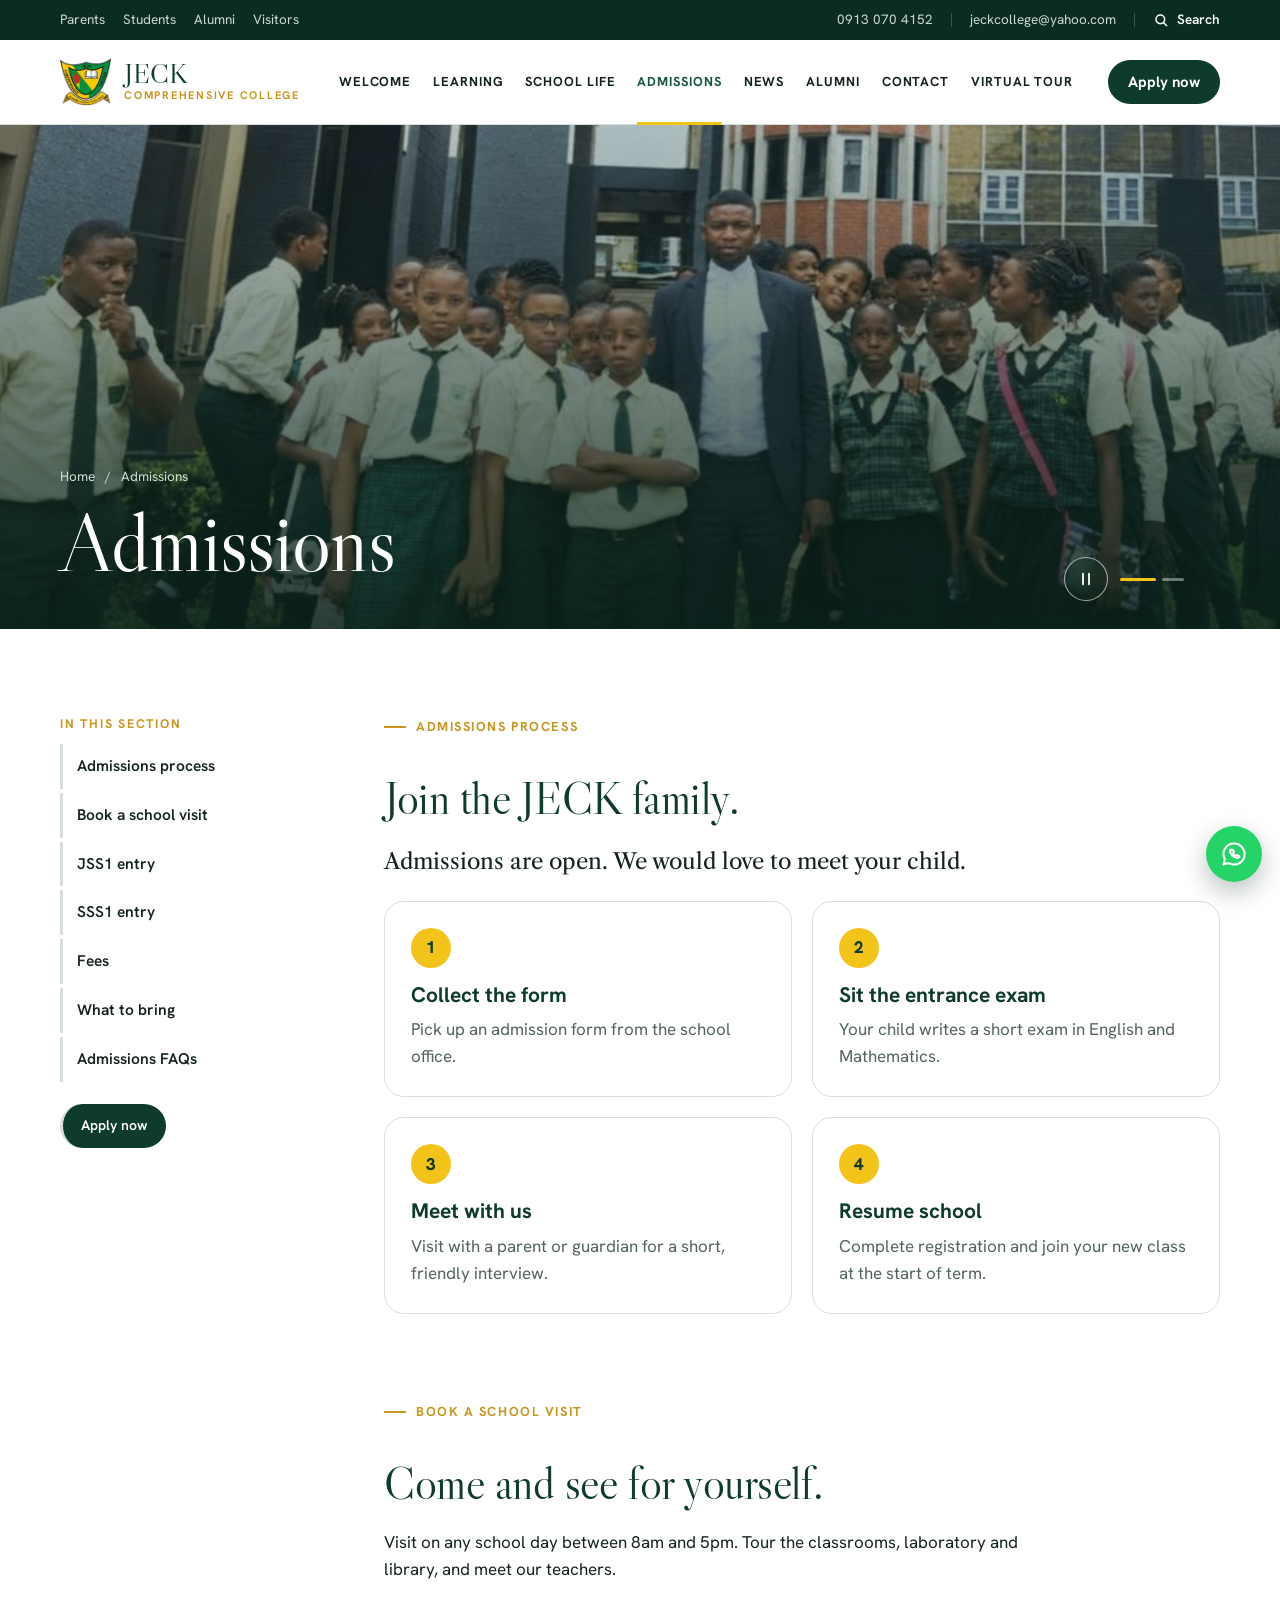
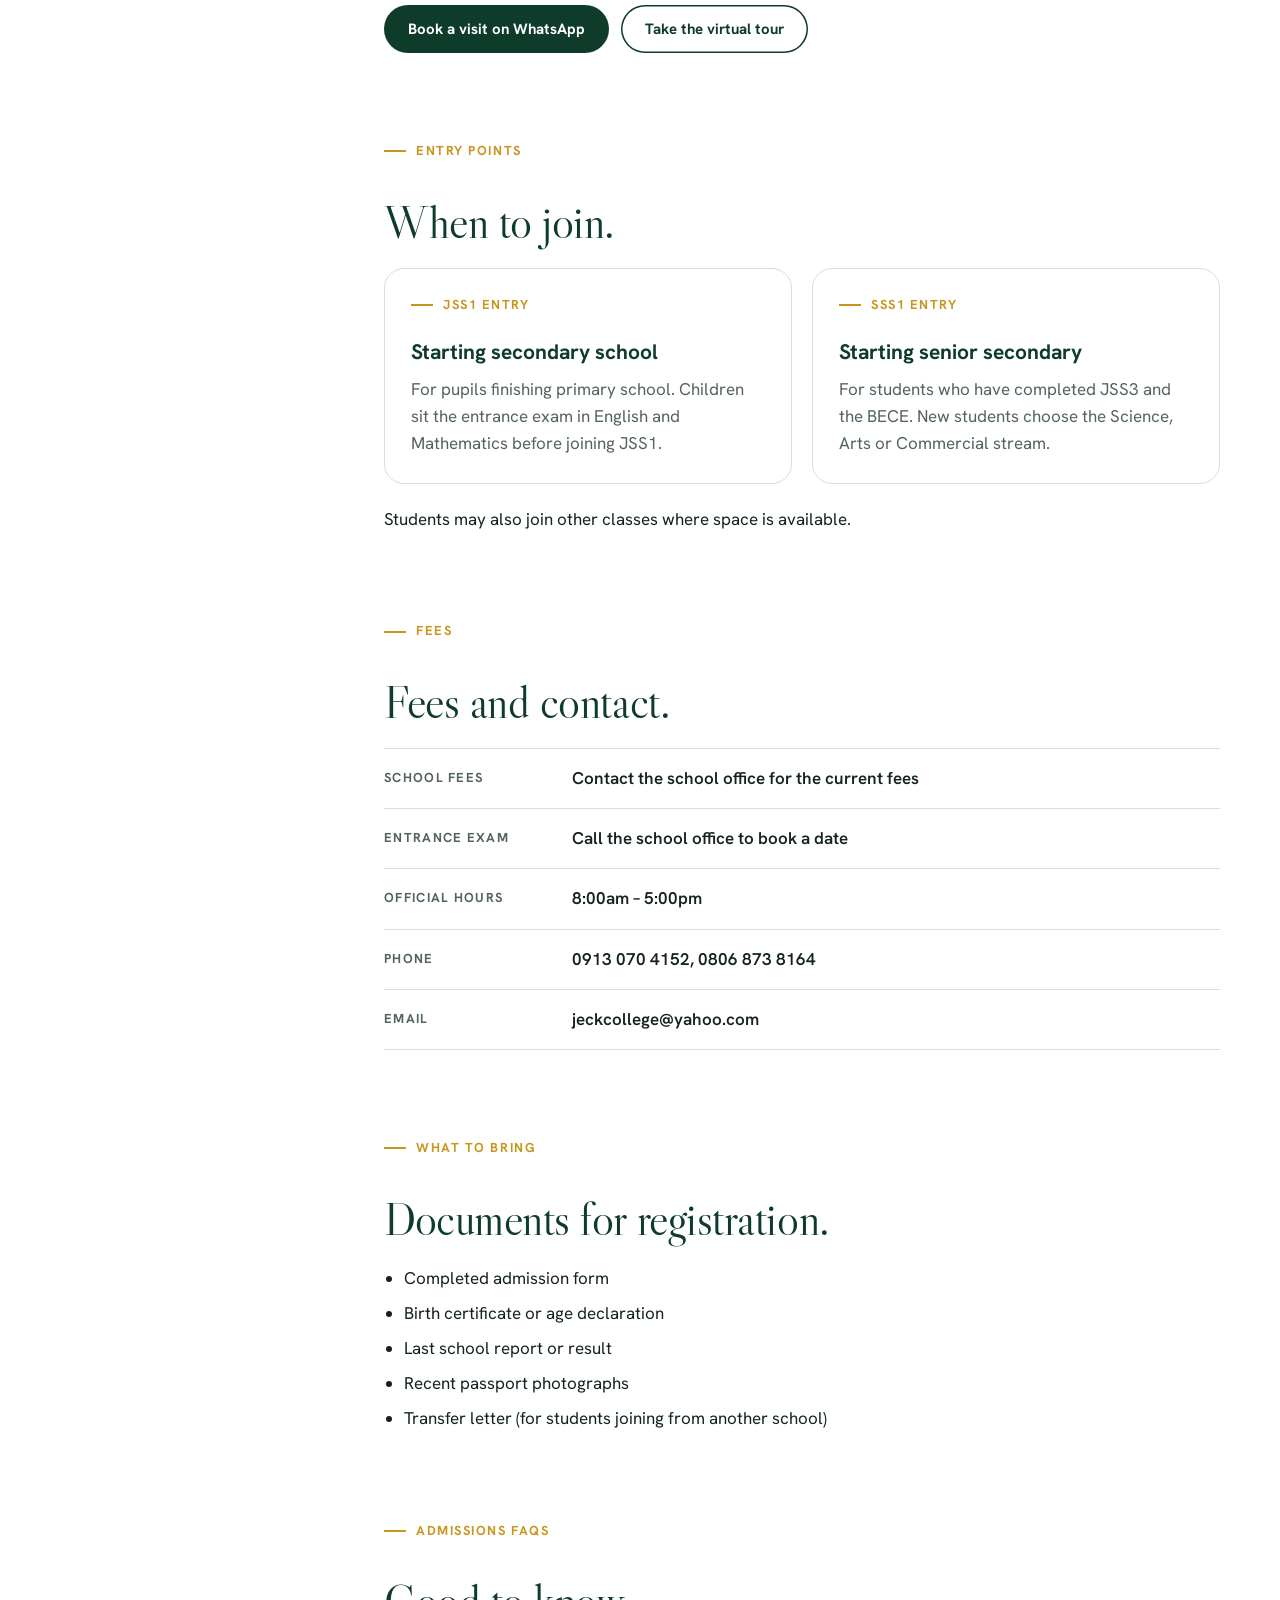
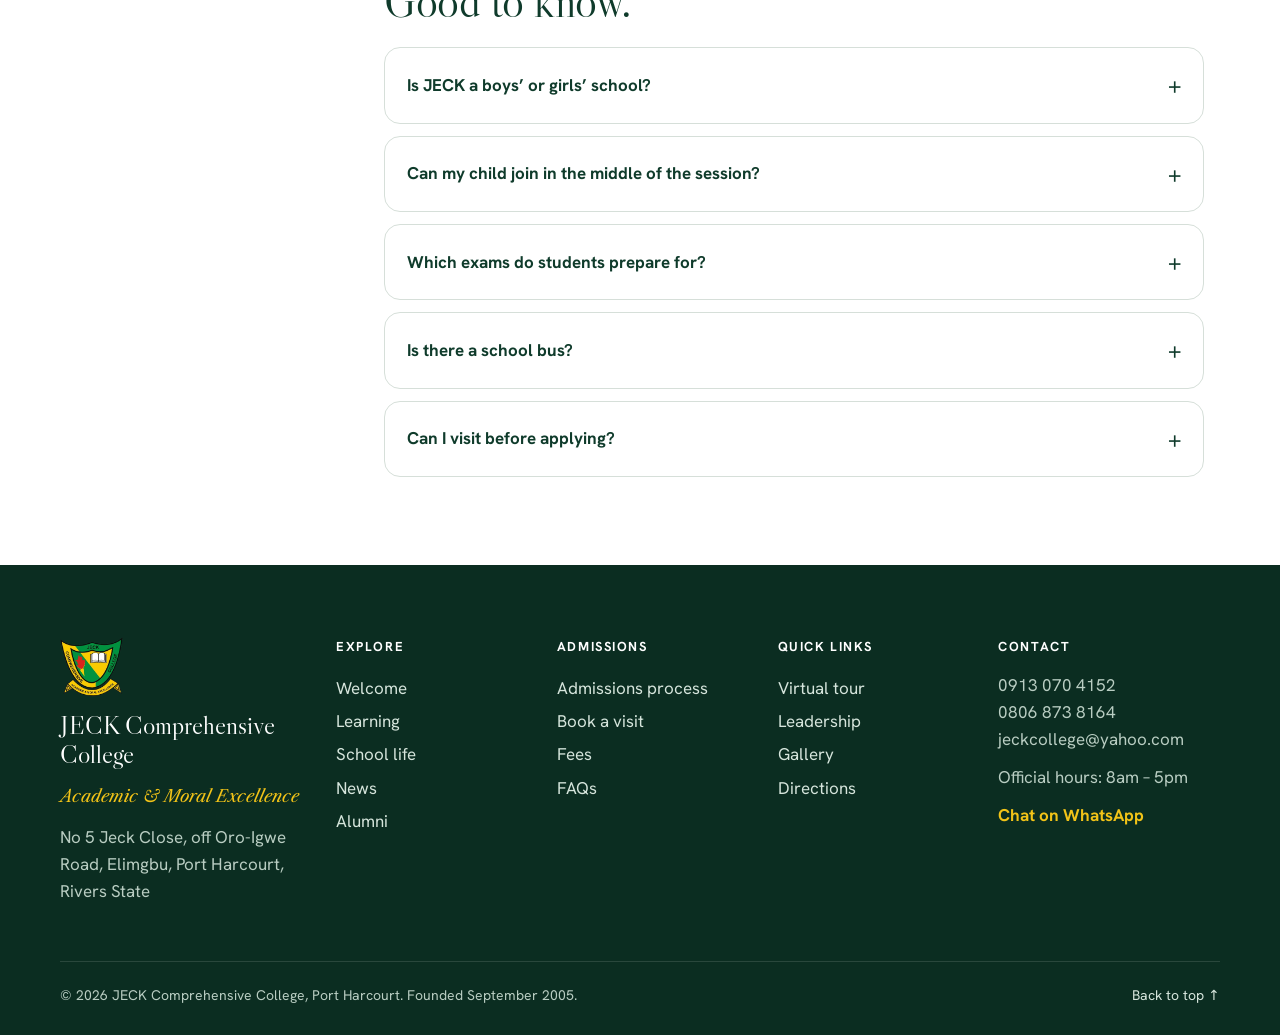
==== admissions.html @ a61953cd "Add JECK Comprehensive College website Co-Authored-By: Claude Opus 5.5 <noreply@anthropic.com> Claud" ====
<!doctype html>
<html lang="en"><head><meta charset="utf-8"><meta name="viewport" content="width=device-width,initial-scale=1,viewport-fit=cover">
<style>:root{padding-top:env(safe-area-inset-top,0px);padding-bottom:env(safe-area-inset-bottom,0px)}body{margin:0}[hidden]{display:none!important}</style>
</head><body>
<title>JECK Admissions</title>
<meta name="claude:viewport-fit-sides" content="cover">
<link rel="preconnect" href="https://fonts.googleapis.com"><link rel="preconnect" href="https://fonts.gstatic.com" crossorigin><link rel="stylesheet" href="https://fonts.googleapis.com/css2?family=Libre+Caslon+Display&family=Libre+Caslon+Text:ital@0;1&family=Hanken+Grotesk:wght@400;500;600;700;800&display=swap">
<link rel="stylesheet" href="site.css">
<a class="skip" href="#main">Skip to content</a>
<div class="util"><div class="wrap">
  <nav aria-label="Audiences"><a href="admissions.html">Parents</a><a href="school-life.html">Students</a><a href="alumni.html">Alumni</a><a href="contact.html#visitors">Visitors</a></nav>
  <div class="ut-r"><a class="hide-m" href="https://wa.me/2349130704152" target="_blank" rel="noopener">0913 070 4152</a><span class="sep hide-m"></span><span class="hide-m">jeckcollege@yahoo.com</span><span class="sep"></span><button type="button" data-search><svg viewBox="0 0 24 24"><circle cx="11" cy="11" r="6.5"/><path d="m16 16 4.5 4.5"/></svg>Search</button></div>
</div></div>
<header class="mast"><div class="wrap">
  <a class="brand" href="index.html"><img src="assets/crest.png" alt="JECK crest" width="52" height="49"><span><b>JECK</b><small>Comprehensive College</small></span></a>
  <nav class="mnav" aria-label="Main"><div><a href="welcome.html">Welcome</a>
      <div class="mega"><div class="wrap"><div><h3>Welcome to JECK</h3><p>A co-educational secondary school in Port Harcourt, committed to academic and moral excellence since 2005.</p><a class="more" href="welcome.html" style="margin-top:14px">Explore welcome</a></div><ul><li><a href="welcome.html#message">Welcome from the Proprietress</a></li><li><a href="welcome.html#leadership">Our leadership</a></li><li><a href="welcome.html#mission">Mission and vision</a></li><li><a href="welcome.html#values">Our values</a></li><li><a href="welcome.html#history">Our history</a></li><li><a href="welcome.html#crest">Our crest</a></li></ul><figure><img src="assets/campus.jpg" alt="" loading="lazy"></figure></div></div></div><div><a href="learning.html">Learning</a>
      <div class="mega"><div class="wrap"><div><h3>Learning</h3><p>Strong foundations from JSS1 and focused preparation for WAEC and NECO in SSS3.</p><a class="more" href="learning.html" style="margin-top:14px">Explore learning</a></div><ul><li><a href="learning.html#academic">Academic life</a></li><li><a href="learning.html#junior">Junior Secondary</a></li><li><a href="learning.html#senior">Senior Secondary</a></li><li><a href="learning.html#laboratory">Science laboratory</a></li><li><a href="learning.html#library">Library and reading</a></li><li><a href="learning.html#exams">Examinations</a></li></ul><figure><img src="assets/lab.jpg" alt="" loading="lazy"></figure></div></div></div><div><a href="school-life.html">School Life</a>
      <div class="mega"><div class="wrap"><div><h3>School life</h3><p>Houses, sport, culture, faith and friendship, all through the school year.</p><a class="more" href="school-life.html" style="margin-top:14px">Explore school life</a></div><ul><li><a href="school-life.html#houses">Houses and sport</a></li><li><a href="school-life.html#culture">Arts and culture</a></li><li><a href="school-life.html#character">Faith and character</a></li><li><a href="school-life.html#excursions">Excursions</a></li><li><a href="school-life.html#graduation">Graduation</a></li><li><a href="school-life.html#bus">School bus</a></li><li><a href="school-life.html#gallery">Gallery</a></li></ul><figure><img src="assets/cultural.jpg" alt="" loading="lazy"></figure></div></div></div><div><a href="admissions.html" aria-current="page">Admissions</a>
      <div class="mega"><div class="wrap"><div><h3>Admissions</h3><p>Admissions are open. Find out how your child can join the JECK family.</p><a class="more" href="admissions.html" style="margin-top:14px">Explore admissions</a></div><ul><li><a href="admissions.html#process">Admissions process</a></li><li><a href="admissions.html#visit">Book a school visit</a></li><li><a href="admissions.html#jss1">JSS1 entry</a></li><li><a href="admissions.html#sss1">SSS1 entry</a></li><li><a href="admissions.html#fees">Fees</a></li><li><a href="admissions.html#documents">What to bring</a></li><li><a href="admissions.html#faq">Admissions FAQs</a></li></ul><figure><img src="assets/excursion.jpg" alt="" loading="lazy"></figure></div></div></div><div><a href="news.html">News</a>
      <div class="mega"><div class="wrap"><div><h3>News and stories</h3><p>Moments, achievements and stories from around the school.</p><a class="more" href="news.html" style="margin-top:14px">Explore news</a></div><ul><li><a href="news.html#latest">Latest news</a></li><li><a href="news.html#stories">Stories</a></li><li><a href="news.html#yearbook">Ascenders’ 2026 yearbook</a></li></ul><figure><img src="assets/graduation.jpg" alt="" loading="lazy"></figure></div></div></div><div><a href="alumni.html">Alumni</a>
      <div class="mega"><div class="wrap"><div><h3>Alumni</h3><p>Made in JCC: graduates doing well across Nigeria and around the world.</p><a class="more" href="alumni.html" style="margin-top:14px">Explore alumni</a></div><ul><li><a href="alumni.html#made-in-jcc">Made in JCC</a></li><li><a href="alumni.html#stephanie">Stephanie’s story</a></li><li><a href="alumni.html#share">Share your story</a></li></ul><figure><img src="assets/stephanie.jpg" alt="" loading="lazy"></figure></div></div></div><div><a href="contact.html">Contact</a>
      <div class="mega"><div class="wrap"><div><h3>Contact us</h3><p>Open 8am to 5pm. Call, WhatsApp or visit us in Elimgbu.</p><a class="more" href="contact.html" style="margin-top:14px">Explore contact</a></div><ul><li><a href="contact.html#details">Contact details</a></li><li><a href="contact.html#enquiry">Send an enquiry</a></li><li><a href="contact.html#visitors">Visitor information</a></li><li><a href="contact.html#directions">Directions</a></li></ul><figure><img src="assets/campus.jpg" alt="" loading="lazy"></figure></div></div></div><div><a href="tour.html">Virtual tour</a></div></nav>
  <a class="btn green apply" href="admissions.html">Apply now</a>
  <button class="menu-btn" id="menuOpen" aria-label="Open menu"><svg viewBox="0 0 24 24"><path d="M4 7h16M4 12h16M4 17h16"/></svg></button>
</div></header>
<div class="mdrawer" id="drawer" hidden role="dialog" aria-label="Menu">
  <div class="dhead"><img src="assets/crest.png" alt=""><button class="x" id="menuClose" aria-label="Close menu"><svg viewBox="0 0 24 24"><path d="M6 6l12 12M18 6 6 18"/></svg></button></div>
  <a class="solo" href="index.html">Home</a><details><summary>Welcome</summary><div><a href="welcome.html">Welcome to JECK</a><a href="welcome.html#message">Welcome from the Proprietress</a><a href="welcome.html#leadership">Our leadership</a><a href="welcome.html#mission">Mission and vision</a><a href="welcome.html#values">Our values</a><a href="welcome.html#history">Our history</a><a href="welcome.html#crest">Our crest</a></div></details><details><summary>Learning</summary><div><a href="learning.html">Learning</a><a href="learning.html#academic">Academic life</a><a href="learning.html#junior">Junior Secondary</a><a href="learning.html#senior">Senior Secondary</a><a href="learning.html#laboratory">Science laboratory</a><a href="learning.html#library">Library and reading</a><a href="learning.html#exams">Examinations</a></div></details><details><summary>School Life</summary><div><a href="school-life.html">School life</a><a href="school-life.html#houses">Houses and sport</a><a href="school-life.html#culture">Arts and culture</a><a href="school-life.html#character">Faith and character</a><a href="school-life.html#excursions">Excursions</a><a href="school-life.html#graduation">Graduation</a><a href="school-life.html#bus">School bus</a><a href="school-life.html#gallery">Gallery</a></div></details><details><summary>Admissions</summary><div><a href="admissions.html">Admissions</a><a href="admissions.html#process">Admissions process</a><a href="admissions.html#visit">Book a school visit</a><a href="admissions.html#jss1">JSS1 entry</a><a href="admissions.html#sss1">SSS1 entry</a><a href="admissions.html#fees">Fees</a><a href="admissions.html#documents">What to bring</a><a href="admissions.html#faq">Admissions FAQs</a></div></details><details><summary>News</summary><div><a href="news.html">News and stories</a><a href="news.html#latest">Latest news</a><a href="news.html#stories">Stories</a><a href="news.html#yearbook">Ascenders’ 2026 yearbook</a></div></details><details><summary>Alumni</summary><div><a href="alumni.html">Alumni</a><a href="alumni.html#made-in-jcc">Made in JCC</a><a href="alumni.html#stephanie">Stephanie’s story</a><a href="alumni.html#share">Share your story</a></div></details><details><summary>Contact</summary><div><a href="contact.html">Contact us</a><a href="contact.html#details">Contact details</a><a href="contact.html#enquiry">Send an enquiry</a><a href="contact.html#visitors">Visitor information</a><a href="contact.html#directions">Directions</a></div></details><a class="solo" href="tour.html">Virtual tour</a>
  <div class="row"><a class="btn gold" href="admissions.html">Apply now</a><a class="btn line-w" href="https://wa.me/2349130704152" target="_blank" rel="noopener">WhatsApp us</a></div>
</div>
<div class="search" id="search" hidden role="dialog" aria-label="Search the website">
  <div class="box"><div class="bar"><input id="searchInput" type="search" placeholder="Search JECK" aria-label="Search JECK"><button class="x" id="searchClose" aria-label="Close search"><svg viewBox="0 0 24 24"><path d="M6 6l12 12M18 6 6 18"/></svg></button></div><ul id="searchResults"></ul></div>
</div>
<main id="main"><section class="pbanner"><div class="film " role="img" aria-label="Film of JECK school life" data-dur="8" data-depth="0.024" data-scenes='[{"img": "assets/excursion.jpg", "depth": "assets/depth/excursion.png", "fx": 0.5, "fy": 0.4}, {"img": "assets/campus.jpg", "depth": "assets/depth/campus.png", "fx": 0.5, "fy": 0.6}]'></div><div class="wrap"><div class="crumbs"><a href="index.html">Home</a><span>/</span><span>Admissions</span></div><h1 class="rise">Admissions</h1></div></section>
<div class="wrap layout">
  <aside class="side" aria-label="In this section"><h2>In this section</h2><a href="#process">Admissions process</a><a href="#visit">Book a school visit</a><a href="#jss1">JSS1 entry</a><a href="#sss1">SSS1 entry</a><a href="#fees">Fees</a><a href="#documents">What to bring</a><a href="#faq">Admissions FAQs</a><a class="btn green" href="admissions.html">Apply now</a></aside>
  <div class="content">
<section id="process">
  <span class="eyebrow">Admissions process</span><h2>Join the JECK family.</h2>
  <p class="lead">Admissions are open. We would love to meet your child.</p>
  <ol class="steps">
    <li><h3>Collect the form</h3><p>Pick up an admission form from the school office.</p></li>
    <li><h3>Sit the entrance exam</h3><p>Your child writes a short exam in English and Mathematics.</p></li>
    <li><h3>Meet with us</h3><p>Visit with a parent or guardian for a short, friendly interview.</p></li>
    <li><h3>Resume school</h3><p>Complete registration and join your new class at the start of term.</p></li>
  </ol>
</section>

<section id="visit">
  <span class="eyebrow">Book a school visit</span><h2>Come and see for yourself.</h2>
  <p>Visit on any school day between 8am and 5pm. Tour the classrooms, laboratory and library, and meet our teachers.</p>
  <div class="row"><a class="btn green" href="https://wa.me/2349130704152?text=Hello%20JECK%20Comprehensive%20College%2C%20I%20would%20like%20to%20book%20a%20school%20visit." target="_blank" rel="noopener" data-wa="a school visit">Book a visit on WhatsApp</a><a class="btn line" href="tour.html">Take the virtual tour</a></div>
</section>

<section id="entry">
  <span class="eyebrow">Entry points</span><h2>When to join.</h2>
  <div class="cards">
    <div class="card" id="jss1" style="scroll-margin-top:120px"><span class="eyebrow">JSS1 entry</span><h3>Starting secondary school</h3><p>For pupils finishing primary school. Children sit the entrance exam in English and Mathematics before joining JSS1.</p></div>
    <div class="card" id="sss1" style="scroll-margin-top:120px"><span class="eyebrow">SSS1 entry</span><h3>Starting senior secondary</h3><p>For students who have completed JSS3 and the BECE. New students choose the Science, Arts or Commercial stream.</p></div>
  </div>
  <p>Students may also join other classes where space is available.</p>
</section>

<section id="fees">
  <span class="eyebrow">Fees</span><h2>Fees and contact.</h2>
  <dl class="facts-list">
    <div><dt>School fees</dt><dd>Contact the school office for the current fees</dd></div>
    <div><dt>Entrance exam</dt><dd>Call the school office to book a date</dd></div>
    <div><dt>Official hours</dt><dd>8:00am – 5:00pm</dd></div>
    <div><dt>Phone</dt><dd>0913 070 4152, 0806 873 8164</dd></div>
    <div><dt>Email</dt><dd>jeckcollege@yahoo.com</dd></div>
  </dl>
</section>

<section id="documents">
  <span class="eyebrow">What to bring</span><h2>Documents for registration.</h2>
  <ul style="margin:0;padding-left:20px;display:grid;gap:8px">
    <li>Completed admission form</li><li>Birth certificate or age declaration</li><li>Last school report or result</li><li>Recent passport photographs</li><li>Transfer letter (for students joining from another school)</li>
  </ul>
</section>

<section id="faq">
  <span class="eyebrow">Admissions FAQs</span><h2>Good to know.</h2>
  <div class="faq">
    <details><summary>Is JECK a boys’ or girls’ school?</summary><p>Neither. JECK is co-educational, so boys and girls learn together from JSS1 to SSS3.</p></details>
    <details><summary>Can my child join in the middle of the session?</summary><p>Yes, where there is space in the class.</p></details>
    <details><summary>Which exams do students prepare for?</summary><p>Junior students sit the BECE (Junior WAEC) in JSS3. Senior students prepare for WAEC and NECO in SSS3.</p></details>
    <details><summary>Is there a school bus?</summary><p>Yes. Call or WhatsApp 0913 070 4152 for routes and to register.</p></details>
    <details><summary>Can I visit before applying?</summary><p>Of course. Come on any school day between 8am and 5pm, or <a href="https://wa.me/2349130704152?text=Hello%20JECK%20Comprehensive%20College%2C%20I%20would%20like%20to%20book%20a%20school%20visit." target="_blank" rel="noopener" data-wa="a school visit">book a visit on WhatsApp</a>.</p></details>
  </div>
</section>
</div>
</div></main>

<footer class="foot"><div class="wrap">
  <div class="grid">
    <div class="fb"><img src="assets/crest.png" alt=""><b>JECK Comprehensive College</b><p class="motto">Academic &amp; Moral Excellence</p><p>No 5 Jeck Close, off Oro-Igwe Road, Elimgbu, Port Harcourt, Rivers State</p></div>
    <div><h4>Explore</h4><a href="welcome.html">Welcome</a><a href="learning.html">Learning</a><a href="school-life.html">School life</a><a href="news.html">News</a><a href="alumni.html">Alumni</a></div>
    <div><h4>Admissions</h4><a href="admissions.html#process">Admissions process</a><a href="admissions.html#visit">Book a visit</a><a href="admissions.html#fees">Fees</a><a href="admissions.html#faq">FAQs</a></div>
    <div><h4>Quick links</h4><a href="tour.html">Virtual tour</a><a href="welcome.html#leadership">Leadership</a><a href="school-life.html#gallery">Gallery</a><a href="contact.html#directions">Directions</a></div>
    <div><h4>Contact</h4><p>0913 070 4152<br>0806 873 8164<br>jeckcollege@yahoo.com</p><p style="margin-top:10px">Official hours: 8am – 5pm</p><a href="https://wa.me/2349130704152" target="_blank" rel="noopener" style="color:var(--sun);font-weight:700;margin-top:8px">Chat on WhatsApp</a></div>
  </div>
  <div class="legal"><span>© 2026 JECK Comprehensive College, Port Harcourt. Founded September 2005.</span><button class="totop" type="button" id="toTop">Back to top ↑</button></div>
</div></footer>
<button class="wa-fab" type="button" id="waFab" aria-label="Chat with JECK on WhatsApp" aria-expanded="false" aria-controls="waPop"><svg viewBox="0 0 24 24"><path d="M12 3a9 9 0 0 0-7.8 13.5L3 21l4.6-1.2A9 9 0 1 0 12 3Z"/><path d="M8.5 8.5c0 3.5 3 7 7 7l1.2-1.5-2-1-1 .8c-1-.4-2.1-1.5-2.5-2.5l.8-1-1-2Z"/></svg></button>
<form class="wa-pop" id="waPop" hidden>
  <div class="wa-head"><img src="assets/crest.png" alt=""><div><b>JECK Comprehensive College</b></div><button type="button" class="wa-x" id="waClose" aria-label="Close"><svg viewBox="0 0 24 24"><path d="M6 6l12 12M18 6 6 18"/></svg></button></div>
  <label for="wa-name">Your name<input id="wa-name" name="name" required autocomplete="name"></label>
  <label for="wa-topic">I’m interested in<select id="wa-topic" name="topic"><option>admission</option><option>a school visit</option><option>school fees</option><option>the school bus</option><option>something else</option></select></label>
  <label for="wa-msg">Message (optional)<textarea id="wa-msg" name="message" rows="2"></textarea></label>
  <button class="btn wa-send" type="submit">Continue to WhatsApp</button>
  <a class="wa-alt" id="waAlt" href="https://wa.me/2349130704152" target="_blank" rel="noopener" hidden>Open WhatsApp</a>
</form>
<script>window.JECK_INDEX=[{"t": "Welcome to JECK", "u": "welcome.html", "d": "A co-educational secondary school in Port Harcourt, committed to academic and moral excellence since 2005.", "k": "Welcome"}, {"t": "Welcome from the Proprietress", "u": "welcome.html#message", "d": "Welcome to JECK", "k": "Welcome Welcome from the Proprietress"}, {"t": "Our leadership", "u": "welcome.html#leadership", "d": "Welcome to JECK", "k": "Welcome Our leadership"}, {"t": "Mission and vision", "u": "welcome.html#mission", "d": "Welcome to JECK", "k": "Welcome Mission and vision"}, {"t": "Our values", "u": "welcome.html#values", "d": "Welcome to JECK", "k": "Welcome Our values"}, {"t": "Our history", "u": "welcome.html#history", "d": "Welcome to JECK", "k": "Welcome Our history"}, {"t": "Our crest", "u": "welcome.html#crest", "d": "Welcome to JECK", "k": "Welcome Our crest"}, {"t": "Learning", "u": "learning.html", "d": "Strong foundations from JSS1 and focused preparation for WAEC and NECO in SSS3.", "k": "Learning"}, {"t": "Academic life", "u": "learning.html#academic", "d": "Learning", "k": "Learning Academic life"}, {"t": "Junior Secondary", "u": "learning.html#junior", "d": "Learning", "k": "Learning Junior Secondary"}, {"t": "Senior Secondary", "u": "learning.html#senior", "d": "Learning", "k": "Learning Senior Secondary"}, {"t": "Science laboratory", "u": "learning.html#laboratory", "d": "Learning", "k": "Learning Science laboratory"}, {"t": "Library and reading", "u": "learning.html#library", "d": "Learning", "k": "Learning Library and reading"}, {"t": "Examinations", "u": "learning.html#exams", "d": "Learning", "k": "Learning Examinations"}, {"t": "School life", "u": "school-life.html", "d": "Houses, sport, culture, faith and friendship, all through the school year.", "k": "School Life"}, {"t": "Houses and sport", "u": "school-life.html#houses", "d": "School life", "k": "School Life Houses and sport"}, {"t": "Arts and culture", "u": "school-life.html#culture", "d": "School life", "k": "School Life Arts and culture"}, {"t": "Faith and character", "u": "school-life.html#character", "d": "School life", "k": "School Life Faith and character"}, {"t": "Excursions", "u": "school-life.html#excursions", "d": "School life", "k": "School Life Excursions"}, {"t": "Graduation", "u": "school-life.html#graduation", "d": "School life", "k": "School Life Graduation"}, {"t": "School bus", "u": "school-life.html#bus", "d": "School life", "k": "School Life School bus"}, {"t": "Gallery", "u": "school-life.html#gallery", "d": "School life", "k": "School Life Gallery"}, {"t": "Admissions", "u": "admissions.html", "d": "Admissions are open. Find out how your child can join the JECK family.", "k": "Admissions"}, {"t": "Admissions process", "u": "admissions.html#process", "d": "Admissions", "k": "Admissions Admissions process"}, {"t": "Book a school visit", "u": "admissions.html#visit", "d": "Admissions", "k": "Admissions Book a school visit"}, {"t": "JSS1 entry", "u": "admissions.html#jss1", "d": "Admissions", "k": "Admissions JSS1 entry"}, {"t": "SSS1 entry", "u": "admissions.html#sss1", "d": "Admissions", "k": "Admissions SSS1 entry"}, {"t": "Fees", "u": "admissions.html#fees", "d": "Admissions", "k": "Admissions Fees"}, {"t": "What to bring", "u": "admissions.html#documents", "d": "Admissions", "k": "Admissions What to bring"}, {"t": "Admissions FAQs", "u": "admissions.html#faq", "d": "Admissions", "k": "Admissions Admissions FAQs"}, {"t": "News and stories", "u": "news.html", "d": "Moments, achievements and stories from around the school.", "k": "News"}, {"t": "Latest news", "u": "news.html#latest", "d": "News and stories", "k": "News Latest news"}, {"t": "Stories", "u": "news.html#stories", "d": "News and stories", "k": "News Stories"}, {"t": "Ascenders\u2019 2026 yearbook", "u": "news.html#yearbook", "d": "News and stories", "k": "News Ascenders\u2019 2026 yearbook"}, {"t": "Alumni", "u": "alumni.html", "d": "Made in JCC: graduates doing well across Nigeria and around the world.", "k": "Alumni"}, {"t": "Made in JCC", "u": "alumni.html#made-in-jcc", "d": "Alumni", "k": "Alumni Made in JCC"}, {"t": "Stephanie\u2019s story", "u": "alumni.html#stephanie", "d": "Alumni", "k": "Alumni Stephanie\u2019s story"}, {"t": "Share your story", "u": "alumni.html#share", "d": "Alumni", "k": "Alumni Share your story"}, {"t": "Contact us", "u": "contact.html", "d": "Open 8am to 5pm. Call, WhatsApp or visit us in Elimgbu.", "k": "Contact"}, {"t": "Contact details", "u": "contact.html#details", "d": "Contact us", "k": "Contact Contact details"}, {"t": "Send an enquiry", "u": "contact.html#enquiry", "d": "Contact us", "k": "Contact Send an enquiry"}, {"t": "Visitor information", "u": "contact.html#visitors", "d": "Contact us", "k": "Contact Visitor information"}, {"t": "Directions", "u": "contact.html#directions", "d": "Contact us", "k": "Contact Directions"}, {"t": "Virtual tour", "u": "tour.html", "d": "Drive the 3D campus tour", "k": "bus campus 3d tour"}, {"t": "Home", "u": "index.html", "d": "JECK Comprehensive College home page", "k": "home welcome"}];</script>
<script src="assets-data.js"></script>
<script src="film.js"></script>
<script src="site.js"></script>

</body></html>
---- site.css ----
/* JECK website: green-and-gold school identity taken from the crest. Editorial serif display, warm grotesk body. */
:root{
  --green:#0f3b2b; --green-2:#17543d; --leaf:#2f7a55; --gold:#c8951f; --sun:#f2c318; --red:#c8322b;
  --paper:#f3f6f1; --white:#ffffff; --ink:#14231c; --mute:#53645b; --line:#d6dfd9;
  --serif:"Libre Caslon Display","Libre Caslon Text",Georgia,"Times New Roman",serif;
  --serif-text:"Libre Caslon Text",Georgia,"Times New Roman",serif;
  --sans:"Hanken Grotesk","Segoe UI",system-ui,sans-serif;
  --spring:cubic-bezier(.34,1.56,.64,1); --glide:cubic-bezier(.22,1,.36,1);
  --gut:max(20px,env(safe-area-inset-left,0px));
  color-scheme:light;
}
*,*::before,*::after{box-sizing:border-box}
html{scroll-behavior:smooth}
@media (prefers-reduced-motion:reduce){html{scroll-behavior:auto}*,*::before,*::after{animation-duration:.01ms!important;transition-duration:.01ms!important}}
body{background:var(--white);color:var(--ink);font-family:var(--sans);font-size:17px;line-height:1.6;-webkit-font-smoothing:antialiased}
body::before{content:"";position:fixed;inset:0 0 auto;height:env(safe-area-inset-top,0px);z-index:60;background:var(--white)}
img{max-width:100%;display:block}
a{color:var(--green-2)}
:focus-visible{outline:3px solid var(--sun);outline-offset:3px;border-radius:4px}
h1,h2,h3,h4{text-wrap:balance;margin:0}
h1,h2{font-family:var(--serif);font-weight:400;color:var(--green);line-height:1.04;letter-spacing:-.01em}
h2{font-size:clamp(34px,4.6vw,54px)}
h3{font-size:21px;line-height:1.25;color:var(--green)}
p{margin:0}
.wrap{max-width:1200px;margin:0 auto;padding-left:max(20px,env(safe-area-inset-left,0px));padding-right:max(20px,env(safe-area-inset-right,0px))}
.narrow{max-width:760px}
.sec{padding-block:clamp(64px,9vw,112px)}
.sec.tint{background:var(--paper)}
.sec.dark{background:var(--green);color:#dfe9e3}
.sec.dark h2,.sec.dark h3{color:var(--white)}
.eyebrow{display:inline-flex;align-items:center;gap:10px;font-size:13px;font-weight:700;letter-spacing:.12em;text-transform:uppercase;color:var(--gold);margin-bottom:14px}
.eyebrow::before{content:"";width:22px;height:2px;background:currentColor}
.sec-head{display:grid;gap:16px;margin-bottom:44px;max-width:720px}
.sec-head p{color:var(--mute);font-size:18px}
.sec.dark .sec-head p{color:#b9cdc2}
.lead{font-family:var(--serif-text);font-size:clamp(19px,2vw,22px);line-height:1.6;color:var(--ink)}
.prose{display:grid;gap:18px;max-width:66ch}
.prose p{color:var(--ink)}
.fill{background:#fff6d6;border:1.5px dashed var(--gold);color:#7a5a10;border-radius:6px;padding:0 6px;font-weight:600;font-size:.92em;white-space:normal}
.sec.dark .fill{background:rgba(242,195,24,.14);color:var(--sun);border-color:var(--sun)}

/* buttons */
.btn{display:inline-flex;align-items:center;justify-content:center;gap:10px;min-height:48px;padding:0 24px;border-radius:999px;font-weight:700;font-size:15px;text-decoration:none;border:0;cursor:pointer;font-family:inherit;transition:transform .35s var(--spring),background .2s,color .2s,box-shadow .2s;white-space:nowrap}
.btn:hover{transform:translateY(-2px)}
.btn:active{transform:scale(.96)}
.btn.gold{background:var(--sun);color:var(--green)}
.btn.gold:hover{background:#ffd43b}
.btn.green{background:var(--green);color:var(--white)}
.btn.green:hover{background:var(--green-2)}
.btn.line{box-shadow:inset 0 0 0 1.5px var(--green);color:var(--green);background:transparent}
.btn.line-w{box-shadow:inset 0 0 0 1.5px rgba(255,255,255,.75);color:var(--white);background:transparent}
.btn svg{width:18px;height:18px;fill:none;stroke:currentColor;stroke-width:2.2;stroke-linecap:round;stroke-linejoin:round}
.row{display:flex;flex-wrap:wrap;gap:12px}
.more{display:inline-flex;align-items:center;gap:8px;font-weight:700;color:var(--green-2);text-decoration:none}
.more::after{content:"→";transition:transform .3s var(--spring)}
a:hover .more::after,.more:hover::after{transform:translateX(4px)}

/* top bar + nav */
.topbar{background:var(--green);color:#cfe0d6;font-size:13.5px}
.topbar .wrap{display:flex;justify-content:space-between;gap:16px;min-height:36px;align-items:center}
.topbar span{white-space:nowrap;overflow:hidden;text-overflow:ellipsis}
.topbar b{color:var(--sun);font-weight:700}
.nav{position:sticky;top:env(safe-area-inset-top,0px);z-index:50;background:rgba(255,255,255,.96);backdrop-filter:blur(10px);-webkit-backdrop-filter:blur(10px);border-bottom:1px solid var(--line)}
.nav .wrap{display:flex;align-items:center;gap:22px;min-height:78px}
.brand{display:flex;align-items:center;gap:12px;text-decoration:none;color:var(--green);margin-right:auto;min-width:0}
.brand img{width:48px;height:auto;flex:none}
.brand b{display:block;font-family:var(--serif);font-weight:400;font-size:24px;line-height:1}
.brand small{display:block;font-size:13px;color:var(--mute);white-space:nowrap}
.links{display:flex;gap:4px;align-items:center}
.links a{color:var(--ink);text-decoration:none;font-weight:600;font-size:15px;padding:8px 12px;border-radius:999px;transition:background .2s,color .2s}
.links a:hover{background:var(--paper)}
.links a[aria-current="page"]{background:var(--green);color:var(--white)}
.nav .tourlink{display:inline-flex;align-items:center;gap:8px;background:var(--paper);color:var(--green);font-weight:700;font-size:14px;text-decoration:none;padding:0 16px;min-height:42px;border-radius:999px}
.nav .tourlink svg{width:20px;height:20px}
.nav .apply{min-height:44px;padding:0 20px}
.menu-btn{display:none;width:46px;height:46px;border-radius:50%;border:0;background:var(--paper);color:var(--green);cursor:pointer;place-items:center}
.menu-btn svg{width:22px;height:22px;stroke:currentColor;stroke-width:2.2;fill:none;stroke-linecap:round}
.drawer{position:fixed;inset:0;z-index:70;background:var(--green);color:var(--white);display:flex;flex-direction:column;gap:6px;
  padding-top:calc(24px + env(safe-area-inset-top,0px));padding-bottom:calc(24px + env(safe-area-inset-bottom,0px));padding-left:max(24px,env(safe-area-inset-left,0px));padding-right:max(24px,env(safe-area-inset-right,0px));overflow-y:auto}
.drawer .dhead{display:flex;justify-content:space-between;align-items:center;margin-bottom:22px}
.drawer .dhead img{width:52px}
.drawer a.dl{color:var(--white);text-decoration:none;font-family:var(--serif);font-size:38px;line-height:1.25;padding-block:4px}
.drawer a.dl[aria-current="page"]{color:var(--sun)}
.drawer .row{margin-top:24px}
.drawer .x{width:46px;height:46px;border-radius:50%;border:0;background:rgba(255,255,255,.12);color:var(--white);display:grid;place-items:center;cursor:pointer}
.drawer .x svg{width:20px;height:20px;stroke:currentColor;stroke-width:2.4;fill:none;stroke-linecap:round}
@media (max-width:1100px){.links{display:none}.menu-btn{display:grid}}
@media (max-width:640px){.nav .tourlink,.nav .apply{display:none}.topbar .hide-s{display:none}.brand b{font-size:21px}.brand img{width:42px}}

/* page header for inner pages */
.phead{background:var(--green);color:#d6e5dc;position:relative;overflow:hidden}
.phead .wrap{display:grid;grid-template-columns:1.1fr .9fr;gap:48px;align-items:end;padding-top:clamp(48px,7vw,88px)}
.phead h1{color:var(--white);font-size:clamp(46px,7vw,92px);line-height:.98}
.phead h1 em{font-style:italic;color:var(--sun)}
.phead .copy{display:grid;gap:22px;padding-bottom:clamp(48px,7vw,88px);min-width:0}
.phead .copy p{font-size:19px;max-width:52ch}
.phead .eyebrow{color:var(--sun)}
.phead figure{margin:0;align-self:stretch;position:relative;min-height:320px}
.phead figure img{position:absolute;inset:0;width:100%;height:100%;object-fit:cover;border-radius:24px 24px 0 0}
.phead .stripe{position:absolute;left:0;right:0;bottom:0;height:8px;background:linear-gradient(90deg,var(--sun) 0 60%,var(--red) 60% 66%,var(--leaf) 66%)}
@media (max-width:860px){.phead .wrap{grid-template-columns:1fr;gap:0}.phead .copy{padding-bottom:36px}.phead figure{min-height:240px}}

/* generic grids */
.split{display:grid;grid-template-columns:1fr 1fr;gap:clamp(32px,6vw,80px);align-items:center}
.split > *{min-width:0}
.split .ph{border-radius:24px;overflow:hidden;aspect-ratio:4/3;max-width:100%}
.split .ph img{width:100%;height:100%;object-fit:cover}
@media (max-width:860px){.split{grid-template-columns:1fr}}
.cards{display:grid;grid-template-columns:repeat(3,1fr);gap:20px}
.cards.two{grid-template-columns:repeat(2,1fr)}
.cards.four{grid-template-columns:repeat(4,1fr)}
@media (max-width:960px){.cards,.cards.four{grid-template-columns:repeat(2,1fr)}}
@media (max-width:600px){.cards,.cards.two,.cards.four{grid-template-columns:1fr}}
.card{background:var(--white);border:1px solid var(--line);border-radius:20px;padding:26px;display:grid;gap:10px;align-content:start}
.sec.tint .card{border-color:transparent}
.card p{color:var(--mute)}
.card .ic{width:48px;height:48px;border-radius:14px;display:grid;place-items:center;background:var(--paper);color:var(--green);margin-bottom:6px}
.sec.tint .card .ic{background:#e6efe9}
.card .ic svg{width:24px;height:24px;fill:none;stroke:currentColor;stroke-width:1.9;stroke-linecap:round;stroke-linejoin:round}
.photo-card{display:grid;text-decoration:none;color:inherit;border-radius:20px;overflow:hidden;background:var(--white);border:1px solid var(--line);transition:transform .4s var(--spring),box-shadow .3s}
.photo-card:hover{transform:translateY(-4px);box-shadow:0 18px 40px rgba(15,59,43,.14)}
.photo-card figure{margin:0;aspect-ratio:4/3;overflow:hidden}
.photo-card img{width:100%;height:100%;object-fit:cover;transition:transform 1.2s var(--glide)}
.photo-card:hover img{transform:scale(1.05)}
.photo-card div{padding:20px 22px 22px;display:grid;gap:8px}
.photo-card p{color:var(--mute);font-size:16px}

/* facts ribbon */
.facts{background:var(--sun);color:var(--green)}
.facts .wrap{display:grid;grid-template-columns:repeat(4,1fr);gap:0}
.facts div{padding:22px 20px;border-left:1.5px solid rgba(15,59,43,.18);display:grid;gap:2px}
.facts div:first-child{border-left:0;padding-left:0}
.facts b{font-family:var(--serif);font-weight:400;font-size:26px;line-height:1.1}
.facts span{font-size:14px;font-weight:600;opacity:.8}
@media (max-width:860px){.facts .wrap{grid-template-columns:1fr 1fr}.facts div:nth-child(3){border-left:0;padding-left:0}.facts div{padding-left:20px}}

/* quote */
.quote{display:grid;grid-template-columns:auto 1fr;gap:clamp(28px,5vw,64px);align-items:center}
.quote figure{margin:0;width:clamp(180px,24vw,300px);aspect-ratio:4/5;border-radius:200px 200px 24px 24px;overflow:hidden;border:6px solid var(--sun)}
.quote figure img{width:100%;height:100%;object-fit:cover}
.quote blockquote{margin:0;font-family:var(--serif);font-size:clamp(26px,3.2vw,40px);line-height:1.2;color:var(--green)}
.sec.dark .quote blockquote{color:var(--white)}
.quote .who{margin-top:22px;display:grid;gap:2px}
.quote .who b{font-size:17px}
.quote .who span{color:var(--mute);font-size:15px}
.sec.dark .quote .who span{color:#b9cdc2}
@media (max-width:760px){.quote{grid-template-columns:1fr}.quote figure{width:200px}}

/* CTA band */
.cta{background:var(--green);color:#d6e5dc;border-radius:28px;padding:clamp(32px,5vw,64px);display:grid;grid-template-columns:1fr auto;gap:28px;align-items:center;position:relative;overflow:hidden}
.cta h2{color:var(--white)}
.cta p{margin-top:12px;max-width:54ch}
.cta::after{content:"";position:absolute;right:-60px;top:-60px;width:240px;height:240px;border-radius:50%;border:28px solid rgba(242,195,24,.18)}
.cta > *{position:relative;z-index:1;min-width:0}
@media (max-width:760px){.cta{grid-template-columns:1fr}}

/* definition list */
.facts-list{display:grid;gap:0;margin:0}
.facts-list div{display:grid;grid-template-columns:170px 1fr;gap:18px;padding:16px 0;border-top:1px solid var(--line)}
.facts-list div:last-child{border-bottom:1px solid var(--line)}
.facts-list dt{font-size:13px;font-weight:700;letter-spacing:.1em;text-transform:uppercase;color:var(--mute);padding-top:3px}
.facts-list dd{margin:0;font-weight:600;min-width:0}
@media (max-width:560px){.facts-list div{grid-template-columns:1fr;gap:4px}}

/* steps (a real sequence) */
.steps{list-style:none;margin:0;padding:0;display:grid;grid-template-columns:repeat(4,1fr);gap:20px;counter-reset:s}
.steps li{counter-increment:s;display:grid;gap:8px;padding:26px;border-radius:20px;background:var(--white);border:1px solid var(--line);align-content:start}
.sec.tint .steps li{border-color:transparent}
.steps li::before{content:counter(s);width:40px;height:40px;border-radius:50%;background:var(--sun);color:var(--green);font-weight:800;display:grid;place-items:center;margin-bottom:6px}
.steps p{color:var(--mute)}
@media (max-width:960px){.steps{grid-template-columns:1fr 1fr}}
@media (max-width:560px){.steps{grid-template-columns:1fr}}

/* timeline */
.timeline{list-style:none;margin:0;padding:0;display:grid;gap:0;position:relative}
.timeline li{display:grid;grid-template-columns:150px 1fr;gap:22px;padding:18px 0;border-top:1px solid var(--line)}
.timeline time{font-family:var(--serif);font-size:26px;color:var(--gold);line-height:1.1}
.timeline p{color:var(--mute)}
@media (max-width:560px){.timeline li{grid-template-columns:1fr;gap:4px}}

/* gallery */
.gallery{display:grid;grid-template-columns:repeat(6,1fr);grid-auto-rows:160px;gap:12px}
.gallery figure{margin:0;border-radius:16px;overflow:hidden;position:relative}
.gallery img{width:100%;height:100%;object-fit:cover;transition:transform 1s var(--glide)}
.gallery figure:hover img{transform:scale(1.05)}
.gallery figcaption{position:absolute;left:10px;bottom:10px;background:rgba(15,59,43,.82);color:var(--white);font-size:13px;font-weight:600;padding:4px 10px;border-radius:999px}
.g-a{grid-column:span 3;grid-row:span 2}.g-b{grid-column:span 3}.g-c{grid-column:span 3}.g-d{grid-column:span 2;grid-row:span 2}.g-e{grid-column:span 2;grid-row:span 2}.g-f{grid-column:span 2;grid-row:span 2}
@media (max-width:760px){.gallery{grid-template-columns:1fr 1fr;grid-auto-rows:140px}.gallery figure{grid-column:span 1!important;grid-row:span 1!important}.gallery .g-a{grid-column:span 2!important;grid-row:span 2!important}}

/* people */
.people{display:grid;grid-template-columns:1fr 1fr;gap:24px}
.person{display:grid;grid-template-columns:200px 1fr;gap:24px;background:var(--white);border-radius:24px;padding:20px;border:1px solid var(--line);align-items:start}
.sec.tint .person{border-color:transparent}
.person figure{margin:0;aspect-ratio:4/5;border-radius:16px;overflow:hidden;background:var(--paper)}
.person img{width:100%;height:100%;object-fit:cover;object-position:center 20%}
.person > div{display:grid;gap:10px;padding-top:6px;min-width:0}
.person .role{font-size:13px;font-weight:700;letter-spacing:.1em;text-transform:uppercase;color:var(--gold)}
.person h3{font-family:var(--serif);font-weight:400;font-size:28px}
.person p{color:var(--mute);font-size:16px}
@media (max-width:960px){.people{grid-template-columns:1fr}}
@media (max-width:520px){.person{grid-template-columns:1fr}.person figure{max-width:240px}}

/* faq */
.faq{display:grid;gap:12px;max-width:820px}
.faq details{background:var(--white);border:1px solid var(--line);border-radius:16px;padding:0 22px}
.faq summary{cursor:pointer;list-style:none;display:flex;justify-content:space-between;gap:16px;align-items:center;padding:18px 0;font-weight:700;color:var(--green)}
.faq summary::-webkit-details-marker{display:none}
.faq summary::after{content:"+";font-size:24px;font-weight:400;transition:transform .3s var(--spring)}
.faq details[open] summary::after{transform:rotate(45deg)}
.faq details p{padding-bottom:18px;color:var(--mute)}

/* forms */
.form{display:grid;gap:16px}
.form .two{display:grid;grid-template-columns:1fr 1fr;gap:16px}
@media (max-width:560px){.form .two{grid-template-columns:1fr}}
.form label{display:grid;gap:6px;font-weight:600;font-size:15px}
.form input,.form select,.form textarea{font:inherit;font-size:16px;padding:12px 14px;border-radius:12px;border:1.5px solid var(--line);background:var(--white);color:var(--ink);width:100%;min-width:0}
.form input:focus,.form select:focus,.form textarea:focus{outline:none;border-color:var(--leaf);box-shadow:0 0 0 3px rgba(47,122,85,.18)}
.form textarea{min-height:120px;resize:vertical}
.note{font-size:14px;color:var(--mute)}
.result{background:var(--paper);border-radius:16px;padding:20px;display:grid;gap:12px}
.result pre{margin:0;white-space:pre-wrap;font-family:inherit;font-size:15px;background:var(--white);border-radius:12px;padding:14px;border:1px solid var(--line)}

/* footer */
.foot{background:#0b2d21;color:#b9cdc2;padding-top:72px;padding-bottom:calc(28px + env(safe-area-inset-bottom,0px))}
.foot .grid{display:grid;grid-template-columns:1.4fr 1fr 1fr 1.2fr;gap:36px}
.foot .grid > *{min-width:0}
.foot h4{color:var(--white);font-size:13px;letter-spacing:.12em;text-transform:uppercase;margin-bottom:14px}
.foot a{color:#d6e5dc;text-decoration:none;display:block;padding:3px 0}
.foot a:hover{color:var(--sun)}
.foot .fb{display:grid;gap:14px}
.foot .fb img{width:64px}
.foot .fb b{font-family:var(--serif);font-weight:400;font-size:26px;color:var(--white);line-height:1.1}
.foot .motto{font-family:var(--serif-text);font-style:italic;color:var(--sun)}
.foot .legal{margin-top:56px;padding-top:22px;border-top:1px solid rgba(255,255,255,.12);display:flex;justify-content:space-between;gap:16px;flex-wrap:wrap;font-size:14px}
@media (max-width:860px){.foot .grid{grid-template-columns:1fr 1fr}}
@media (max-width:520px){.foot .grid{grid-template-columns:1fr}}

/* page entrance */
@keyframes rise{from{opacity:.001;transform:translateY(18px)}}
.rise{animation:rise .9s var(--glide) both}
.rise.d1{animation-delay:.08s}.rise.d2{animation-delay:.16s}.rise.d3{animation-delay:.24s}

/* whatsapp button */
.wa-fab{position:fixed;z-index:40;right:max(18px,calc(env(safe-area-inset-right,0px) + 12px));bottom:calc(18px + env(safe-area-inset-bottom,0px));width:56px;height:56px;border-radius:50%;background:#25d366;color:#fff;display:grid;place-items:center;box-shadow:0 10px 26px rgba(10,40,29,.28);transition:transform .35s var(--spring)}
.wa-fab:hover{transform:translateY(-3px) scale(1.04)}
.wa-fab svg{width:28px;height:28px;fill:none;stroke:currentColor;stroke-width:1.8;stroke-linejoin:round}

/* three leaders */
.people{grid-template-columns:repeat(3,1fr)}
.person{grid-template-columns:1fr;padding:16px}
.person figure{aspect-ratio:1/1;background:#fff}
.person img{object-position:center 18%}
@media (max-width:960px){.people{grid-template-columns:1fr 1fr}}
@media (max-width:620px){.people{grid-template-columns:1fr}.person figure{max-width:none}}
.person figure{position:relative}
.person figure img{position:absolute;inset:0}

/* ======================= v3: Harrow-style structure ======================= */
body{font-size:17px}
.skip{position:absolute;left:-999px;top:0}
.skip:focus{left:16px;top:16px;z-index:200;background:var(--white);padding:10px 16px;border-radius:8px}
/* utility bar */
.util{background:#0b2d21;color:#c9dbd0;font-size:13.5px}
.util .wrap{display:flex;align-items:center;justify-content:space-between;gap:18px;min-height:40px}
.util nav,.util .ut-r{display:flex;align-items:center;gap:18px;min-width:0}
.util a{color:#c9dbd0;text-decoration:none;white-space:nowrap}
.util a:hover{color:var(--sun)}
.util .sep{width:1px;height:14px;background:rgba(255,255,255,.2)}
.util button{display:inline-flex;align-items:center;gap:8px;background:none;border:0;color:#fff;font:inherit;font-weight:600;cursor:pointer;padding:6px 0}
.util button svg{width:16px;height:16px;fill:none;stroke:currentColor;stroke-width:2.2;stroke-linecap:round}
@media (max-width:860px){.util .hide-m{display:none}}
@media (max-width:520px){.util nav{display:none}}
/* masthead */
.mast{position:sticky;top:env(safe-area-inset-top,0px);z-index:50;background:var(--white);border-bottom:1px solid var(--line)}
.mast .wrap{display:flex;align-items:center;gap:24px;min-height:84px}
.mast .brand{margin-right:auto}
.mast .brand img{width:52px}
.mast .brand b{font-size:25px}
.mast .brand small{letter-spacing:.14em;text-transform:uppercase;font-size:11.5px;font-weight:700;color:var(--gold)}
.mnav{display:flex;align-items:stretch;align-self:stretch}
.mnav > div{display:flex;align-items:stretch}
.mnav > div > a{display:flex;align-items:center;gap:6px;padding:0 13px;color:var(--ink);text-decoration:none;font-size:13.5px;font-weight:700;letter-spacing:.09em;text-transform:uppercase;position:relative}
.mnav > div > a::after{content:"";position:absolute;left:13px;right:13px;bottom:-1px;height:3px;background:var(--sun);transform:scaleX(0);transition:transform .35s var(--glide);transform-origin:left}
.mnav > div:hover > a::after,.mnav > div:focus-within > a::after,.mnav > div > a[aria-current="page"]::after{transform:scaleX(1)}
.mnav > div > a[aria-current="page"]{color:var(--green-2)}
.mast .apply{min-height:44px;padding:0 20px}
.mega{position:absolute;left:0;right:0;top:100%;background:var(--white);border-top:1px solid var(--line);box-shadow:0 30px 60px rgba(10,40,29,.16);opacity:0;visibility:hidden;transform:translateY(-6px);transition:opacity .25s,transform .35s var(--glide),visibility 0s .25s}
.mnav > div:hover .mega,.mnav > div:focus-within .mega{opacity:1;visibility:visible;transform:none;transition:opacity .25s,transform .35s var(--glide),visibility 0s}
.mega .wrap{display:grid;grid-template-columns:300px 1fr 260px;gap:40px;padding-block:36px 40px;align-items:start;min-height:0}
.mega h3{font-family:var(--serif);font-weight:400;font-size:32px;margin-bottom:10px}
.mega p{color:var(--mute);font-size:15px}
.mega ul{list-style:none;margin:0;padding:0;display:grid;grid-template-columns:1fr 1fr;gap:4px 28px}
.mega ul a{display:block;padding:9px 0;border-bottom:1px solid var(--line);color:var(--ink);text-decoration:none;font-weight:600;font-size:15px}
.mega ul a:hover{color:var(--green-2);padding-left:6px;transition:padding .25s var(--glide)}
.mega figure{margin:0;border-radius:14px;overflow:hidden;aspect-ratio:4/3}
.mega figure img{width:100%;height:100%;object-fit:cover}
@media (max-width:1180px){.mnav,.mast .apply{display:none}.menu-btn{display:grid}}
/* mobile drawer with sections */
.mdrawer{position:fixed;inset:0;z-index:90;background:var(--green);color:var(--white);overflow-y:auto;
  padding-top:calc(20px + env(safe-area-inset-top,0px));padding-bottom:calc(30px + env(safe-area-inset-bottom,0px));padding-left:max(22px,env(safe-area-inset-left,0px));padding-right:max(22px,env(safe-area-inset-right,0px))}
.mdrawer .dhead{display:flex;justify-content:space-between;align-items:center;margin-bottom:18px}
.mdrawer .dhead img{width:52px}
.mdrawer details{border-bottom:1px solid rgba(255,255,255,.14)}
.mdrawer summary{list-style:none;cursor:pointer;display:flex;justify-content:space-between;align-items:center;padding:14px 0;font-family:var(--serif);font-size:30px}
.mdrawer summary::-webkit-details-marker{display:none}
.mdrawer summary::after{content:"+";font-family:var(--sans);font-size:26px;color:var(--sun);transition:transform .3s var(--spring)}
.mdrawer details[open] summary::after{transform:rotate(45deg)}
.mdrawer details a{display:block;color:#d6e5dc;text-decoration:none;padding:8px 0 8px 4px;font-size:17px}
.mdrawer details div{padding-bottom:14px}
.mdrawer > a.solo{display:block;font-family:var(--serif);font-size:30px;color:var(--white);text-decoration:none;padding:14px 0;border-bottom:1px solid rgba(255,255,255,.14)}
.mdrawer .row{margin-top:26px}
.mdrawer .x{width:46px;height:46px;border-radius:50%;border:0;background:rgba(255,255,255,.12);color:var(--white);display:grid;place-items:center;cursor:pointer}
.mdrawer .x svg{width:20px;height:20px;stroke:currentColor;stroke-width:2.4;fill:none;stroke-linecap:round}
/* search */
.search{position:fixed;inset:0;z-index:95;background:rgba(10,40,29,.6);backdrop-filter:blur(6px);-webkit-backdrop-filter:blur(6px);display:grid;align-items:start;justify-items:center;
  padding-top:calc(10vh + env(safe-area-inset-top,0px));padding-left:max(16px,env(safe-area-inset-left,0px));padding-right:max(16px,env(safe-area-inset-right,0px))}
.search .box{width:min(720px,100%);background:var(--white);border-radius:20px;padding:22px;box-shadow:0 30px 80px rgba(0,0,0,.3);display:grid;gap:14px;max-height:75vh;overflow:auto}
.search .bar{display:flex;gap:10px;align-items:center}
.search input{flex:1;min-width:0;font:inherit;font-size:20px;border:0;border-bottom:2px solid var(--green);padding:10px 4px;outline:none;color:var(--ink);background:transparent}
.search .x{width:42px;height:42px;border-radius:50%;border:0;background:var(--paper);color:var(--green);display:grid;place-items:center;cursor:pointer;flex:none}
.search .x svg{width:18px;height:18px;stroke:currentColor;stroke-width:2.4;fill:none;stroke-linecap:round}
.search ul{list-style:none;margin:0;padding:0;display:grid}
.search li a{display:grid;gap:2px;padding:12px 6px;border-bottom:1px solid var(--line);text-decoration:none;color:var(--ink);border-radius:8px}
.search li a:hover,.search li a:focus{background:var(--paper)}
.search li b{color:var(--green)}
.search li span{font-size:14px;color:var(--mute)}

/* film */
.film{position:relative;overflow:hidden;background:#0a2a1f}
.film-canvas,.film-poster{position:absolute;inset:0;width:100%;height:100%;display:block}
.film-poster{object-fit:cover;animation:kb 18s ease-in-out infinite alternate}
.film.film-ready:not(.film-nogl) .film-poster{opacity:0;transition:opacity 1s}
.film-nogl .film-canvas{display:none}
@keyframes kb{from{transform:scale(1.04)}to{transform:scale(1.14) translateX(-2%)}}
.film-ctrl{position:absolute;z-index:4;right:max(20px,env(safe-area-inset-right,0px));bottom:22px;display:flex;align-items:center;gap:12px}
.film-btn{width:44px;height:44px;border-radius:50%;border:1.5px solid rgba(255,255,255,.6);background:rgba(10,42,31,.35);backdrop-filter:blur(6px);-webkit-backdrop-filter:blur(6px);color:#fff;display:grid;place-items:center;cursor:pointer;transition:transform .3s var(--spring)}
.film-btn:hover{transform:scale(1.06)}
.film-btn svg{width:18px;height:18px;fill:none;stroke:currentColor;stroke-width:2.4;stroke-linecap:round;stroke-linejoin:round}
.film-btn .i-play{display:none}.film.paused .film-btn .i-play{display:block}.film.paused .film-btn .i-pause{display:none}
.film-dots{display:flex;gap:6px}
.film-dots i{width:22px;height:3px;border-radius:2px;background:rgba(255,255,255,.4);transition:background .4s,width .4s var(--glide)}
.film-dots i.on{background:var(--sun);width:36px}

/* home hero */
.hhero{position:relative;min-height:clamp(560px,88vh,860px);display:grid;align-items:end;color:var(--white);overflow:hidden}
.hhero .film{position:absolute;inset:0}
.hhero::before{content:"";position:absolute;inset:0;z-index:2;pointer-events:none;background:linear-gradient(180deg,rgba(8,32,24,.55) 0%,rgba(8,32,24,0) 30%,rgba(8,32,24,.1) 55%,rgba(8,32,24,.85) 100%)}
.hhero .wrap{position:relative;z-index:3;width:100%;padding-block:0 clamp(72px,10vw,120px)}
.hhero .welcome-to{display:flex;align-items:center;gap:18px;margin-bottom:18px}
.hhero .welcome-to img{width:clamp(64px,7vw,92px);filter:drop-shadow(0 10px 24px rgba(0,0,0,.35))}
.hhero .welcome-to span{font-size:13px;font-weight:700;letter-spacing:.24em;text-transform:uppercase;color:var(--sun)}
.hhero h1{color:var(--white);font-size:clamp(46px,7.4vw,108px);line-height:.95;max-width:12ch;text-shadow:0 2px 30px rgba(0,0,0,.25)}
.hhero p{margin-top:20px;font-size:clamp(17px,1.7vw,21px);max-width:52ch;color:#e6efe9}
.hhero .row{margin-top:28px}
.hhero .film-ctrl{bottom:clamp(24px,4vw,40px)}
.scroll-cue{position:absolute;z-index:3;left:50%;bottom:18px;transform:translateX(-50%);width:26px;height:40px;border:2px solid rgba(255,255,255,.6);border-radius:14px}
.scroll-cue::after{content:"";position:absolute;left:50%;top:7px;width:4px;height:8px;margin-left:-2px;border-radius:2px;background:var(--sun);animation:cue 1.8s var(--glide) infinite}
@keyframes cue{0%{opacity:0;transform:translateY(0)}30%{opacity:1}100%{opacity:0;transform:translateY(12px)}}
@media (max-width:700px){.scroll-cue{display:none}.hhero .film-ctrl{left:max(20px,env(safe-area-inset-left,0px));right:auto;bottom:22px}.hhero .wrap{padding-bottom:88px}}

/* blocks */
.head-msg{display:grid;grid-template-columns:.85fr 1.15fr;gap:clamp(32px,6vw,90px);align-items:center}
.head-msg > *{min-width:0}
.head-msg figure{margin:0;position:relative}
.head-msg figure img{width:100%;aspect-ratio:4/5;object-fit:cover;object-position:center 20%;border-radius:200px 200px 20px 20px;background:var(--paper)}
.head-msg figure::after{content:"";position:absolute;inset:auto -14px -14px auto;width:60%;height:60%;border:2px solid var(--sun);border-radius:0 0 20px 0;z-index:-1}
.head-msg .sig{display:grid;gap:2px;margin-top:6px}
.head-msg .sig b{font-family:var(--serif);font-weight:400;font-size:24px;color:var(--green)}
.head-msg .sig span{color:var(--mute);font-size:15px}
@media (max-width:860px){.head-msg{grid-template-columns:1fr}.head-msg figure{max-width:360px}}
.ll{position:relative}
.ll .film{border-radius:28px;aspect-ratio:21/9;max-width:100%;min-height:340px}
.ll .over{position:absolute;inset:0;z-index:3;display:grid;align-content:end;padding:clamp(24px,4vw,52px);color:#fff;pointer-events:none;border-radius:28px;background:linear-gradient(90deg,rgba(8,32,24,.82),rgba(8,32,24,.15) 60%)}
.ll .over > *{pointer-events:auto;max-width:520px}
.ll .over h2{color:#fff}
.ll .over p{margin-top:12px;color:#dfe9e3}
.ll .over .row{margin-top:22px}
@media (max-width:700px){.ll .film{aspect-ratio:3/4}.ll .over{background:linear-gradient(0deg,rgba(8,32,24,.9),rgba(8,32,24,.05) 75%);padding-bottom:84px}.ll .film-ctrl{left:24px;right:auto}}
.tri{display:grid;grid-template-columns:repeat(3,1fr);gap:0;border-top:1.5px solid var(--green)}
.tri > div{padding:34px 34px 6px 0;display:grid;gap:12px;align-content:start;border-right:1px solid var(--line);margin-right:34px}
.tri > div:last-child{border-right:0;margin-right:0}
.tri .k{font-size:13px;font-weight:700;letter-spacing:.14em;text-transform:uppercase;color:var(--gold)}
.tri h3{font-family:var(--serif);font-weight:400;font-size:clamp(28px,2.6vw,36px);line-height:1.1}
.tri p{color:var(--mute)}
.tri .btn{justify-self:start;margin-top:8px}
@media (max-width:900px){.tri{grid-template-columns:1fr}.tri > div{border-right:0;margin-right:0;border-bottom:1px solid var(--line);padding:28px 0}}
.values3d{display:grid;grid-template-columns:1fr 1fr;gap:clamp(32px,6vw,80px);align-items:center}
.values3d > *{min-width:0}
.values3d .stage{position:relative;aspect-ratio:1/1;max-width:100%;border-radius:28px;overflow:hidden;background:radial-gradient(90% 90% at 60% 40%,#1f6b4b 0%,#0f3b2b 60%,#0a2a1f 100%)}
.values3d .stage canvas{position:absolute;inset:0;width:100%;height:100%;display:block}
.values3d .stage .fb{position:absolute;inset:0;display:grid;place-items:center}
.values3d .stage .fb img{width:46%}
.values3d .stage.gl-ready .fb{display:none}
.vlist{display:grid;gap:0;margin-top:8px}
.vlist div{display:grid;grid-template-columns:auto 1fr;gap:16px;padding:16px 0;border-top:1px solid var(--line)}
.vlist b{font-family:var(--serif);font-weight:400;font-size:24px;color:var(--green);min-width:150px}
.vlist span{color:var(--mute)}
@media (max-width:860px){.values3d{grid-template-columns:1fr}.vlist div{grid-template-columns:1fr;gap:2px}}
.news2{display:grid;grid-template-columns:1fr 1fr;gap:24px}
@media (max-width:760px){.news2{grid-template-columns:1fr}}
.ncard{display:grid;text-decoration:none;color:inherit;border-radius:22px;overflow:hidden;background:var(--white);border:1px solid var(--line);transition:transform .4s var(--spring),box-shadow .3s}
.sec.tint .ncard{border-color:transparent}
.ncard:hover{transform:translateY(-4px);box-shadow:0 20px 44px rgba(15,59,43,.14)}
.ncard figure{margin:0;aspect-ratio:16/9;overflow:hidden}
.ncard img{width:100%;height:100%;object-fit:cover;transition:transform 1.2s var(--glide)}
.ncard:hover img{transform:scale(1.05)}
.ncard > div{padding:22px 24px 26px;display:grid;gap:10px}
.ncard .tag{font-size:12.5px;font-weight:700;letter-spacing:.12em;text-transform:uppercase;color:var(--gold)}
.ncard h3{font-family:var(--serif);font-weight:400;font-size:28px;line-height:1.12}
.ncard p{color:var(--mute);font-size:16px}
.head-row{display:flex;justify-content:space-between;align-items:end;gap:20px;flex-wrap:wrap;margin-bottom:22px}
.contact-band{display:grid;grid-template-columns:auto 1fr 1fr 1fr;gap:36px;align-items:center}
.contact-band img{width:72px}
.contact-band h4{font-size:12.5px;letter-spacing:.14em;text-transform:uppercase;color:var(--gold);margin-bottom:6px}
.contact-band p{color:var(--ink)}
.contact-band a{color:var(--green-2);font-weight:700}
@media (max-width:900px){.contact-band{grid-template-columns:1fr 1fr}.contact-band img{grid-column:1/-1}}
@media (max-width:520px){.contact-band{grid-template-columns:1fr}}

/* inner pages: banner + "In this section" sidebar */
.pbanner{position:relative;min-height:clamp(320px,46vh,460px);display:grid;align-items:end;color:var(--white);overflow:hidden}
.pbanner .film{position:absolute;inset:0}
.pbanner > img{position:absolute;inset:0;width:100%;height:100%;object-fit:cover}
.pbanner::before{content:"";position:absolute;inset:0;z-index:2;background:linear-gradient(180deg,rgba(8,32,24,.25),rgba(8,32,24,.85))}
.pbanner .wrap{position:relative;z-index:3;width:100%;padding-block:0 44px}
.crumbs{display:flex;gap:10px;font-size:13.5px;margin-bottom:12px;color:#cfe0d6;flex-wrap:wrap}
.crumbs a{color:#cfe0d6;text-decoration:none}
.crumbs a:hover{color:var(--sun)}
.pbanner h1{color:var(--white);font-size:clamp(46px,6.4vw,84px)}
.pbanner .film-ctrl{bottom:28px}
@media (max-width:700px){.pbanner .film-ctrl{display:none}}
.layout{display:grid;grid-template-columns:260px 1fr;gap:clamp(32px,5vw,72px);padding-block:clamp(48px,7vw,88px)}
.layout > *{min-width:0}
.side{position:sticky;top:calc(110px + env(safe-area-inset-top,0px));align-self:start;display:grid;gap:4px}
.side h2{font-family:var(--sans);font-size:12.5px;font-weight:700;letter-spacing:.14em;text-transform:uppercase;color:var(--gold);margin-bottom:10px}
.side a{color:var(--ink);text-decoration:none;font-weight:600;font-size:15.5px;padding:10px 14px;border-left:3px solid var(--line);transition:border-color .2s,color .2s,background .2s}
.side a:hover{border-left-color:var(--sun);background:var(--paper)}
.side .btn{margin-top:18px;justify-self:start;padding:0 18px;min-height:44px;font-size:14px}
.content{display:grid;gap:clamp(56px,7vw,88px)}
.content > section{display:grid;gap:22px;scroll-margin-top:120px}
.content h2{font-size:clamp(32px,4vw,46px)}
.content .lead{max-width:62ch}
.content p{max-width:68ch}
.content .ph{border-radius:22px;overflow:hidden;max-width:100%}
.content .ph img{width:100%;height:100%;object-fit:cover}
.content .wide{aspect-ratio:16/8}
@media (max-width:960px){.layout{grid-template-columns:1fr}.side{position:static;display:flex;flex-wrap:wrap;gap:8px}.side h2{width:100%;margin:0}.side a{border:1px solid var(--line);border-radius:999px;padding:8px 14px;font-size:14px}.side .btn{display:none}}
.content .cards{grid-template-columns:repeat(2,1fr)}
.content .cards.three{grid-template-columns:repeat(3,1fr)}
@media (max-width:1100px){.content .cards.three{grid-template-columns:repeat(2,1fr)}}
@media (max-width:600px){.content .cards,.content .cards.three{grid-template-columns:1fr}}
.content .people{grid-template-columns:repeat(3,1fr)}
@media (max-width:1100px){.content .people{grid-template-columns:1fr 1fr}}
@media (max-width:620px){.content .people{grid-template-columns:1fr}}
.content .steps{grid-template-columns:repeat(2,1fr)}
@media (max-width:560px){.content .steps{grid-template-columns:1fr}}
.news-grid{display:grid;grid-template-columns:repeat(2,1fr);gap:24px}
@media (max-width:700px){.news-grid{grid-template-columns:1fr}}

/* formal footer */
.foot .grid{grid-template-columns:1.3fr 1fr 1fr 1fr 1.2fr}
@media (max-width:1000px){.foot .grid{grid-template-columns:1fr 1fr 1fr}}
@media (max-width:620px){.foot .grid{grid-template-columns:1fr 1fr}}
@media (max-width:420px){.foot .grid{grid-template-columns:1fr}}
.foot .legal a{display:inline;color:#b9cdc2}
.totop{display:inline-flex;align-items:center;gap:8px;background:none;border:0;color:#d6e5dc;font:inherit;cursor:pointer;padding:0}
.totop:hover{color:var(--sun)}
.ph > .film{width:100%;height:100%}
.mnav > div.shut .mega{opacity:0!important;visibility:hidden!important}
/* fixes */
.mast .brand b{font-size:22px;white-space:nowrap}
.mast .brand span{min-width:0}
.mnav > div > a{padding:0 11px;font-size:13px;letter-spacing:.07em;white-space:nowrap}
.mnav > div > a::after{left:11px;right:11px}
@media (max-width:1320px){.mast .brand small{display:none}.mast .brand b{font-size:20px}}
@media (max-width:1240px){.mnav,.mast .apply{display:none}.menu-btn{display:grid}.mast .brand small{display:block}}
@media (max-width:420px){.mast .brand b{font-size:17px}.mast .brand small{font-size:10px;letter-spacing:.1em}.mast .brand img{width:42px}}
.hhero h1{font-size:clamp(44px,6.2vw,92px);max-width:15ch}
.hhero .film-ctrl{right:max(96px,calc(env(safe-area-inset-right,0px) + 96px))}
@media (max-width:700px){.hhero{min-height:700px}.hhero .film-ctrl{right:auto}}
.ll-in{position:relative}
.ll .over{inset:0}
.pbanner{min-height:clamp(380px,56vh,560px)}
.pbanner .film-ctrl{right:max(96px,calc(env(safe-area-inset-right,0px) + 96px))}
.mast .brand{flex:none}
.mast .brand b{font-size:28px;line-height:1}
.mast .brand small{display:block!important;font-size:11px;letter-spacing:.16em}
/* mission & vision band */
.mv{background:var(--green)}
.mv-grid{display:grid;grid-template-columns:1.25fr 1fr;gap:clamp(32px,6vw,90px)}
.mv-grid > div{display:grid;gap:14px;align-content:start;min-width:0}
.mv-grid p{font-family:var(--serif);font-size:clamp(24px,2.6vw,34px);line-height:1.3;color:#fff}
.mv-grid .eyebrow{color:var(--sun)}
@media (max-width:860px){.mv-grid{grid-template-columns:1fr}}
/* drawn map */
:root{--map-ground:#e8efe6;--map-block:#d6e2d4;--map-road:#ffffff;--map-line:#e4c763;--map-school:#bfdcc5;--map-build:#17543d}
.smap{margin:0;border-radius:22px;overflow:hidden;border:1px solid var(--line);max-width:100%}
.smap svg{display:block;width:100%;height:auto}
.smap .ml{font:700 11px var(--sans);letter-spacing:.14em;fill:#6b7a71}
.smap .mt{font:400 22px var(--serif);fill:var(--green)}
.smap .ms{font:600 12px var(--sans);fill:#53645b}
.maplink{display:block;transition:transform .4s var(--spring)}
.maplink:hover{transform:translateY(-3px)}
/* discreet WhatsApp form */
button.wa-fab{border:0;cursor:pointer}
.wa-pop{position:fixed;z-index:45;right:max(18px,calc(env(safe-area-inset-right,0px) + 12px));bottom:calc(86px + env(safe-area-inset-bottom,0px));width:min(320px,calc(100vw - 32px));background:var(--white);border-radius:20px;box-shadow:0 24px 60px rgba(10,40,29,.28);padding:16px;display:grid;gap:10px;transform-origin:100% 100%;animation:waIn .45s var(--spring)}
@keyframes waIn{from{transform:scale(.85) translateY(10px);opacity:0}}
.wa-head{display:flex;align-items:center;gap:10px;padding-bottom:10px;border-bottom:1px solid var(--line)}
.wa-head img{width:34px}
.wa-head div{display:grid;flex:1;min-width:0}
.wa-head b{font-size:14px;color:var(--green);white-space:nowrap;overflow:hidden;text-overflow:ellipsis}
.wa-head span{font-size:12px;color:var(--mute)}
.wa-x{width:32px;height:32px;border-radius:50%;border:0;background:var(--paper);color:var(--green);display:grid;place-items:center;cursor:pointer;flex:none}
.wa-x svg{width:14px;height:14px;stroke:currentColor;stroke-width:2.4;fill:none;stroke-linecap:round}
.wa-pop label{display:grid;gap:4px;font-size:13px;font-weight:700;color:var(--ink)}
.wa-pop .opt{font-weight:500;color:var(--mute)}
.wa-pop input,.wa-pop select,.wa-pop textarea{font:inherit;font-size:15px;padding:9px 11px;border-radius:10px;border:1.5px solid var(--line);background:var(--white);color:var(--ink);width:100%;min-width:0;resize:none}
.wa-pop input:focus,.wa-pop select:focus,.wa-pop textarea:focus{outline:none;border-color:#25d366;box-shadow:0 0 0 3px rgba(37,211,102,.18)}
.wa-send{background:#25d366;color:#fff;min-height:44px;font-size:14px}
.wa-send:hover{background:#1fb959}
.wa-alt{font-size:13px;font-weight:700;color:var(--green-2);text-align:center}
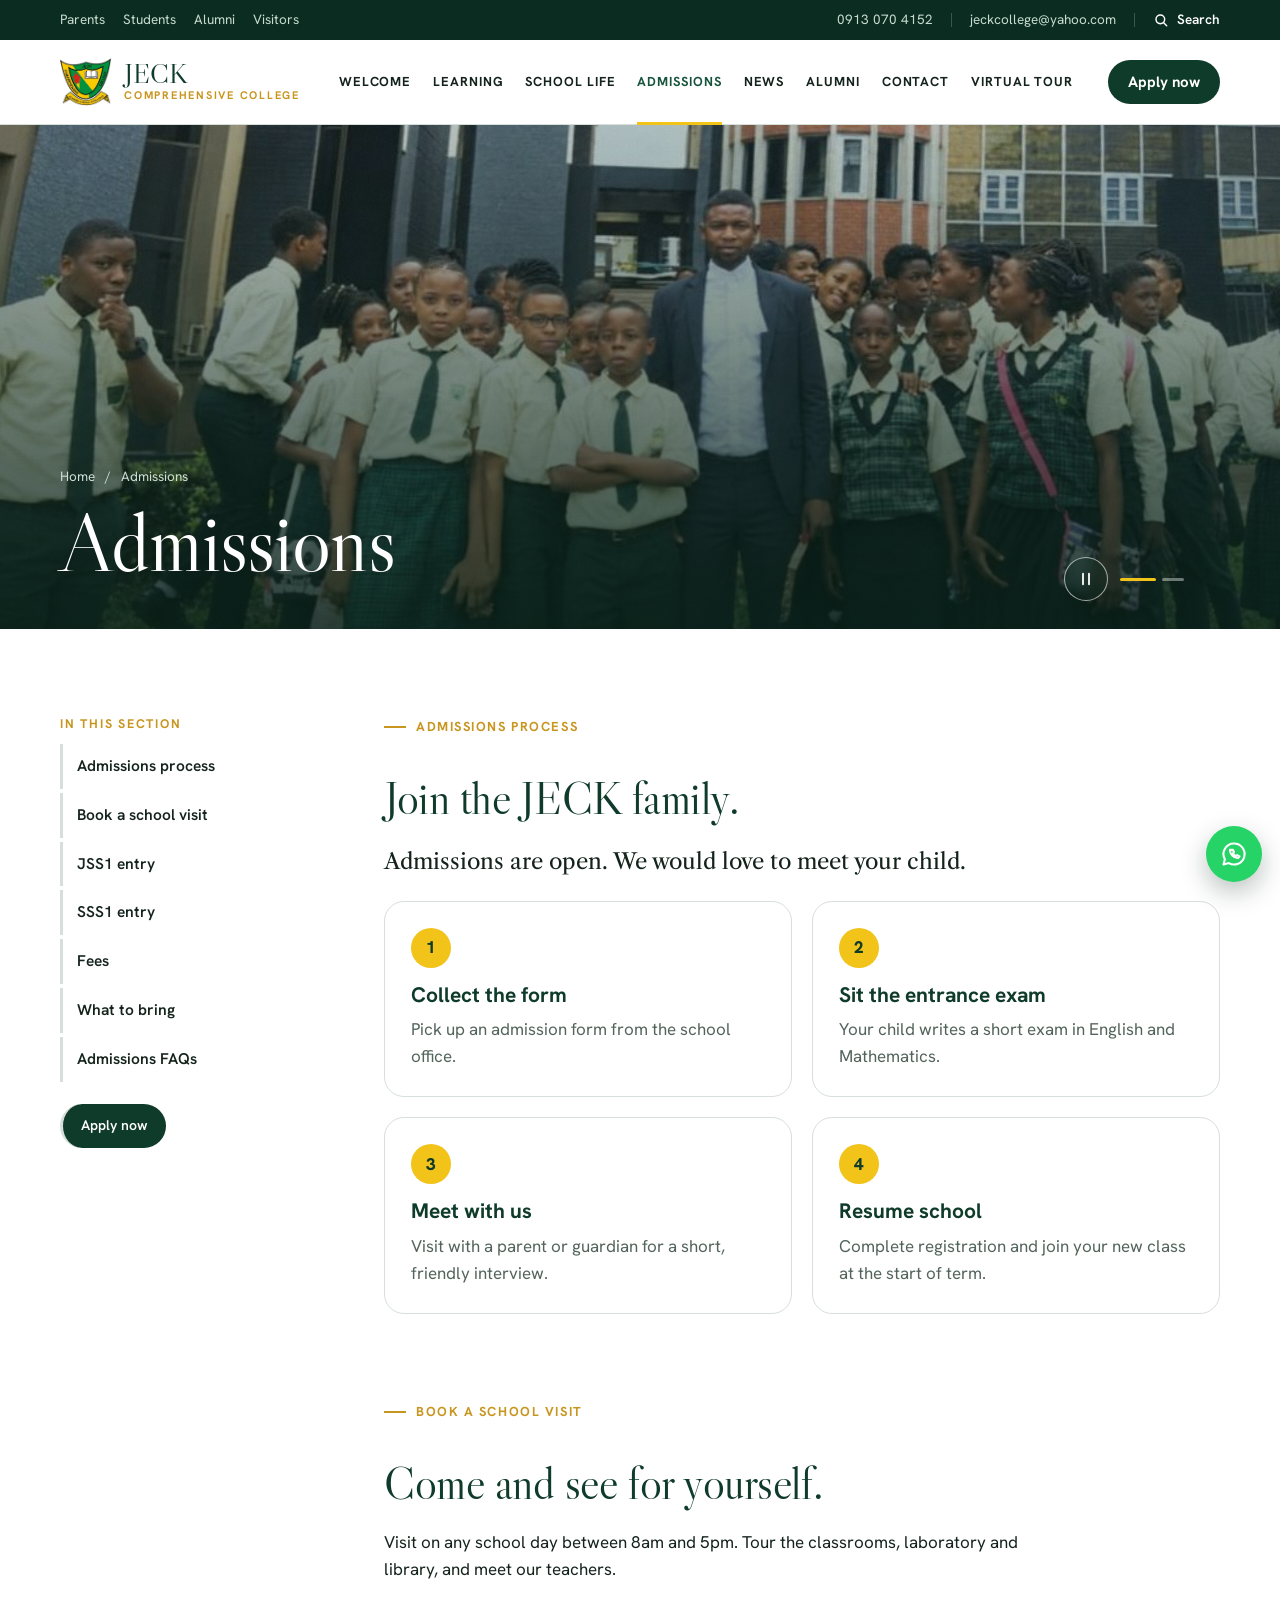
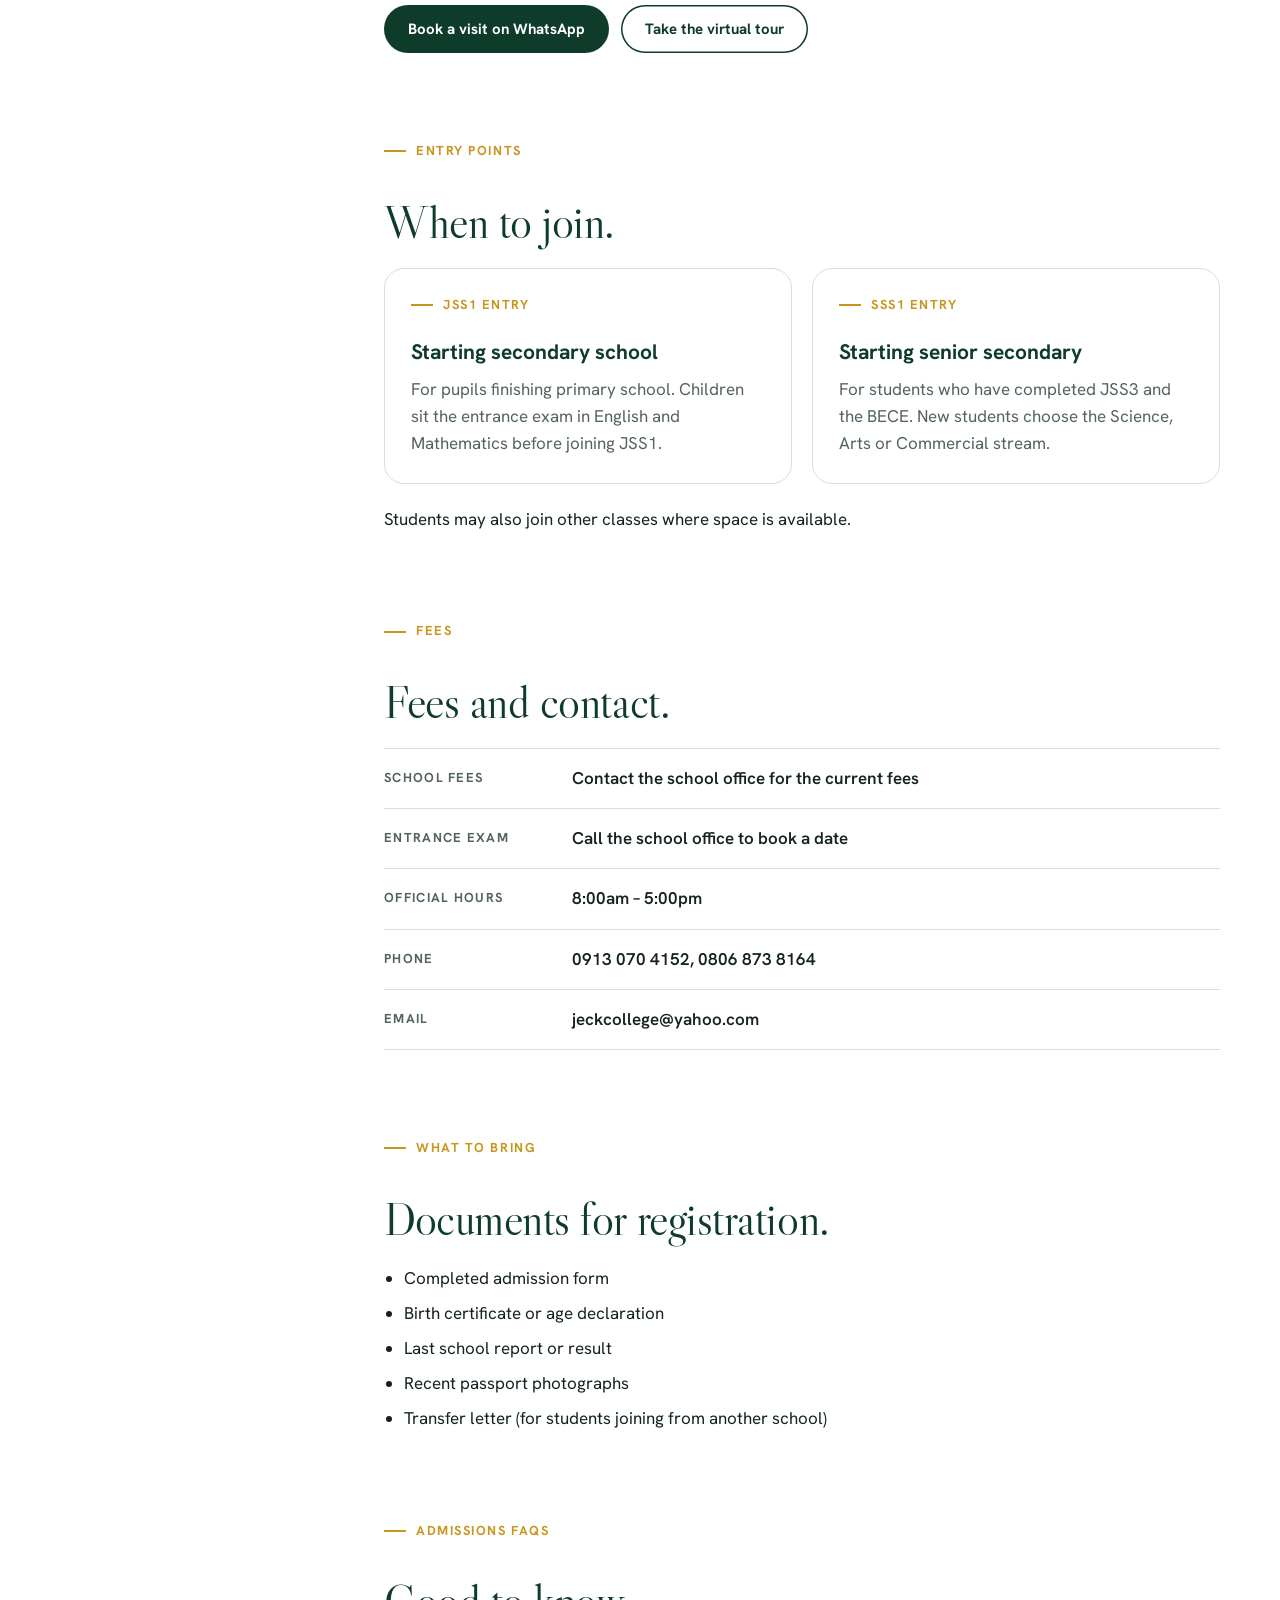
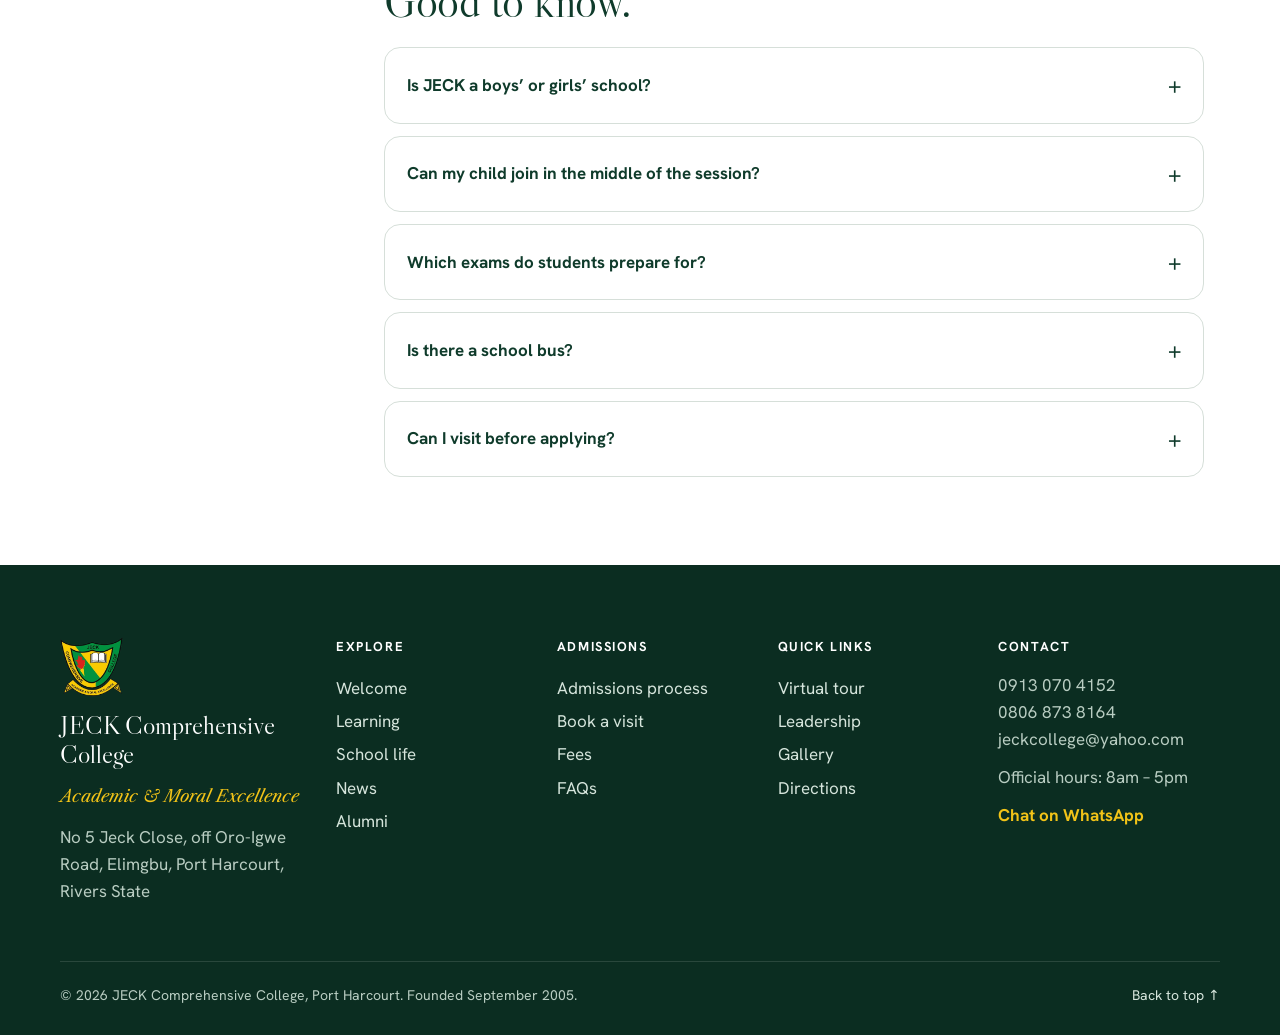
==== commit afdf5dea: "Open with the drivable virtual tour; add billboards and traffic Co-Authored-By: Claude Opus 5.5 <nor" ====
--- a/admissions.html
+++ b/admissions.html
@@ -12,7 +12,7 @@
   <div class="ut-r"><a class="hide-m" href="https://wa.me/2349130704152" target="_blank" rel="noopener">0913 070 4152</a><span class="sep hide-m"></span><span class="hide-m">jeckcollege@yahoo.com</span><span class="sep"></span><button type="button" data-search><svg viewBox="0 0 24 24"><circle cx="11" cy="11" r="6.5"/><path d="m16 16 4.5 4.5"/></svg>Search</button></div>
 </div></div>
 <header class="mast"><div class="wrap">
-  <a class="brand" href="index.html"><img src="assets/crest.png" alt="JECK crest" width="52" height="49"><span><b>JECK</b><small>Comprehensive College</small></span></a>
+  <a class="brand" href="home.html"><img src="assets/crest.png" alt="JECK crest" width="52" height="49"><span><b>JECK</b><small>Comprehensive College</small></span></a>
   <nav class="mnav" aria-label="Main"><div><a href="welcome.html">Welcome</a>
       <div class="mega"><div class="wrap"><div><h3>Welcome to JECK</h3><p>A co-educational secondary school in Port Harcourt, committed to academic and moral excellence since 2005.</p><a class="more" href="welcome.html" style="margin-top:14px">Explore welcome</a></div><ul><li><a href="welcome.html#message">Welcome from the Proprietress</a></li><li><a href="welcome.html#leadership">Our leadership</a></li><li><a href="welcome.html#mission">Mission and vision</a></li><li><a href="welcome.html#values">Our values</a></li><li><a href="welcome.html#history">Our history</a></li><li><a href="welcome.html#crest">Our crest</a></li></ul><figure><img src="assets/campus.jpg" alt="" loading="lazy"></figure></div></div></div><div><a href="learning.html">Learning</a>
       <div class="mega"><div class="wrap"><div><h3>Learning</h3><p>Strong foundations from JSS1 and focused preparation for WAEC and NECO in SSS3.</p><a class="more" href="learning.html" style="margin-top:14px">Explore learning</a></div><ul><li><a href="learning.html#academic">Academic life</a></li><li><a href="learning.html#junior">Junior Secondary</a></li><li><a href="learning.html#senior">Senior Secondary</a></li><li><a href="learning.html#laboratory">Science laboratory</a></li><li><a href="learning.html#library">Library and reading</a></li><li><a href="learning.html#exams">Examinations</a></li></ul><figure><img src="assets/lab.jpg" alt="" loading="lazy"></figure></div></div></div><div><a href="school-life.html">School Life</a>
@@ -20,19 +20,19 @@
       <div class="mega"><div class="wrap"><div><h3>Admissions</h3><p>Admissions are open. Find out how your child can join the JECK family.</p><a class="more" href="admissions.html" style="margin-top:14px">Explore admissions</a></div><ul><li><a href="admissions.html#process">Admissions process</a></li><li><a href="admissions.html#visit">Book a school visit</a></li><li><a href="admissions.html#jss1">JSS1 entry</a></li><li><a href="admissions.html#sss1">SSS1 entry</a></li><li><a href="admissions.html#fees">Fees</a></li><li><a href="admissions.html#documents">What to bring</a></li><li><a href="admissions.html#faq">Admissions FAQs</a></li></ul><figure><img src="assets/excursion.jpg" alt="" loading="lazy"></figure></div></div></div><div><a href="news.html">News</a>
       <div class="mega"><div class="wrap"><div><h3>News and stories</h3><p>Moments, achievements and stories from around the school.</p><a class="more" href="news.html" style="margin-top:14px">Explore news</a></div><ul><li><a href="news.html#latest">Latest news</a></li><li><a href="news.html#stories">Stories</a></li><li><a href="news.html#yearbook">Ascenders’ 2026 yearbook</a></li></ul><figure><img src="assets/graduation.jpg" alt="" loading="lazy"></figure></div></div></div><div><a href="alumni.html">Alumni</a>
       <div class="mega"><div class="wrap"><div><h3>Alumni</h3><p>Made in JCC: graduates doing well across Nigeria and around the world.</p><a class="more" href="alumni.html" style="margin-top:14px">Explore alumni</a></div><ul><li><a href="alumni.html#made-in-jcc">Made in JCC</a></li><li><a href="alumni.html#stephanie">Stephanie’s story</a></li><li><a href="alumni.html#share">Share your story</a></li></ul><figure><img src="assets/stephanie.jpg" alt="" loading="lazy"></figure></div></div></div><div><a href="contact.html">Contact</a>
-      <div class="mega"><div class="wrap"><div><h3>Contact us</h3><p>Open 8am to 5pm. Call, WhatsApp or visit us in Elimgbu.</p><a class="more" href="contact.html" style="margin-top:14px">Explore contact</a></div><ul><li><a href="contact.html#details">Contact details</a></li><li><a href="contact.html#enquiry">Send an enquiry</a></li><li><a href="contact.html#visitors">Visitor information</a></li><li><a href="contact.html#directions">Directions</a></li></ul><figure><img src="assets/campus.jpg" alt="" loading="lazy"></figure></div></div></div><div><a href="tour.html">Virtual tour</a></div></nav>
+      <div class="mega"><div class="wrap"><div><h3>Contact us</h3><p>Open 8am to 5pm. Call, WhatsApp or visit us in Elimgbu.</p><a class="more" href="contact.html" style="margin-top:14px">Explore contact</a></div><ul><li><a href="contact.html#details">Contact details</a></li><li><a href="contact.html#enquiry">Send an enquiry</a></li><li><a href="contact.html#visitors">Visitor information</a></li><li><a href="contact.html#directions">Directions</a></li></ul><figure><img src="assets/campus.jpg" alt="" loading="lazy"></figure></div></div></div><div><a href="index.html">Virtual tour</a></div></nav>
   <a class="btn green apply" href="admissions.html">Apply now</a>
   <button class="menu-btn" id="menuOpen" aria-label="Open menu"><svg viewBox="0 0 24 24"><path d="M4 7h16M4 12h16M4 17h16"/></svg></button>
 </div></header>
 <div class="mdrawer" id="drawer" hidden role="dialog" aria-label="Menu">
   <div class="dhead"><img src="assets/crest.png" alt=""><button class="x" id="menuClose" aria-label="Close menu"><svg viewBox="0 0 24 24"><path d="M6 6l12 12M18 6 6 18"/></svg></button></div>
-  <a class="solo" href="index.html">Home</a><details><summary>Welcome</summary><div><a href="welcome.html">Welcome to JECK</a><a href="welcome.html#message">Welcome from the Proprietress</a><a href="welcome.html#leadership">Our leadership</a><a href="welcome.html#mission">Mission and vision</a><a href="welcome.html#values">Our values</a><a href="welcome.html#history">Our history</a><a href="welcome.html#crest">Our crest</a></div></details><details><summary>Learning</summary><div><a href="learning.html">Learning</a><a href="learning.html#academic">Academic life</a><a href="learning.html#junior">Junior Secondary</a><a href="learning.html#senior">Senior Secondary</a><a href="learning.html#laboratory">Science laboratory</a><a href="learning.html#library">Library and reading</a><a href="learning.html#exams">Examinations</a></div></details><details><summary>School Life</summary><div><a href="school-life.html">School life</a><a href="school-life.html#houses">Houses and sport</a><a href="school-life.html#culture">Arts and culture</a><a href="school-life.html#character">Faith and character</a><a href="school-life.html#excursions">Excursions</a><a href="school-life.html#graduation">Graduation</a><a href="school-life.html#bus">School bus</a><a href="school-life.html#gallery">Gallery</a></div></details><details><summary>Admissions</summary><div><a href="admissions.html">Admissions</a><a href="admissions.html#process">Admissions process</a><a href="admissions.html#visit">Book a school visit</a><a href="admissions.html#jss1">JSS1 entry</a><a href="admissions.html#sss1">SSS1 entry</a><a href="admissions.html#fees">Fees</a><a href="admissions.html#documents">What to bring</a><a href="admissions.html#faq">Admissions FAQs</a></div></details><details><summary>News</summary><div><a href="news.html">News and stories</a><a href="news.html#latest">Latest news</a><a href="news.html#stories">Stories</a><a href="news.html#yearbook">Ascenders’ 2026 yearbook</a></div></details><details><summary>Alumni</summary><div><a href="alumni.html">Alumni</a><a href="alumni.html#made-in-jcc">Made in JCC</a><a href="alumni.html#stephanie">Stephanie’s story</a><a href="alumni.html#share">Share your story</a></div></details><details><summary>Contact</summary><div><a href="contact.html">Contact us</a><a href="contact.html#details">Contact details</a><a href="contact.html#enquiry">Send an enquiry</a><a href="contact.html#visitors">Visitor information</a><a href="contact.html#directions">Directions</a></div></details><a class="solo" href="tour.html">Virtual tour</a>
+  <a class="solo" href="home.html">Home</a><details><summary>Welcome</summary><div><a href="welcome.html">Welcome to JECK</a><a href="welcome.html#message">Welcome from the Proprietress</a><a href="welcome.html#leadership">Our leadership</a><a href="welcome.html#mission">Mission and vision</a><a href="welcome.html#values">Our values</a><a href="welcome.html#history">Our history</a><a href="welcome.html#crest">Our crest</a></div></details><details><summary>Learning</summary><div><a href="learning.html">Learning</a><a href="learning.html#academic">Academic life</a><a href="learning.html#junior">Junior Secondary</a><a href="learning.html#senior">Senior Secondary</a><a href="learning.html#laboratory">Science laboratory</a><a href="learning.html#library">Library and reading</a><a href="learning.html#exams">Examinations</a></div></details><details><summary>School Life</summary><div><a href="school-life.html">School life</a><a href="school-life.html#houses">Houses and sport</a><a href="school-life.html#culture">Arts and culture</a><a href="school-life.html#character">Faith and character</a><a href="school-life.html#excursions">Excursions</a><a href="school-life.html#graduation">Graduation</a><a href="school-life.html#bus">School bus</a><a href="school-life.html#gallery">Gallery</a></div></details><details><summary>Admissions</summary><div><a href="admissions.html">Admissions</a><a href="admissions.html#process">Admissions process</a><a href="admissions.html#visit">Book a school visit</a><a href="admissions.html#jss1">JSS1 entry</a><a href="admissions.html#sss1">SSS1 entry</a><a href="admissions.html#fees">Fees</a><a href="admissions.html#documents">What to bring</a><a href="admissions.html#faq">Admissions FAQs</a></div></details><details><summary>News</summary><div><a href="news.html">News and stories</a><a href="news.html#latest">Latest news</a><a href="news.html#stories">Stories</a><a href="news.html#yearbook">Ascenders’ 2026 yearbook</a></div></details><details><summary>Alumni</summary><div><a href="alumni.html">Alumni</a><a href="alumni.html#made-in-jcc">Made in JCC</a><a href="alumni.html#stephanie">Stephanie’s story</a><a href="alumni.html#share">Share your story</a></div></details><details><summary>Contact</summary><div><a href="contact.html">Contact us</a><a href="contact.html#details">Contact details</a><a href="contact.html#enquiry">Send an enquiry</a><a href="contact.html#visitors">Visitor information</a><a href="contact.html#directions">Directions</a></div></details><a class="solo" href="index.html">Virtual tour</a>
   <div class="row"><a class="btn gold" href="admissions.html">Apply now</a><a class="btn line-w" href="https://wa.me/2349130704152" target="_blank" rel="noopener">WhatsApp us</a></div>
 </div>
 <div class="search" id="search" hidden role="dialog" aria-label="Search the website">
   <div class="box"><div class="bar"><input id="searchInput" type="search" placeholder="Search JECK" aria-label="Search JECK"><button class="x" id="searchClose" aria-label="Close search"><svg viewBox="0 0 24 24"><path d="M6 6l12 12M18 6 6 18"/></svg></button></div><ul id="searchResults"></ul></div>
 </div>
-<main id="main"><section class="pbanner"><div class="film " role="img" aria-label="Film of JECK school life" data-dur="8" data-depth="0.024" data-scenes='[{"img": "assets/excursion.jpg", "depth": "assets/depth/excursion.png", "fx": 0.5, "fy": 0.4}, {"img": "assets/campus.jpg", "depth": "assets/depth/campus.png", "fx": 0.5, "fy": 0.6}]'></div><div class="wrap"><div class="crumbs"><a href="index.html">Home</a><span>/</span><span>Admissions</span></div><h1 class="rise">Admissions</h1></div></section>
+<main id="main"><section class="pbanner"><div class="film " role="img" aria-label="Film of JECK school life" data-dur="8" data-depth="0.024" data-scenes='[{"img": "assets/excursion.jpg", "depth": "assets/depth/excursion.png", "fx": 0.5, "fy": 0.4}, {"img": "assets/campus.jpg", "depth": "assets/depth/campus.png", "fx": 0.5, "fy": 0.6}]'></div><div class="wrap"><div class="crumbs"><a href="home.html">Home</a><span>/</span><span>Admissions</span></div><h1 class="rise">Admissions</h1></div></section>
 <div class="wrap layout">
   <aside class="side" aria-label="In this section"><h2>In this section</h2><a href="#process">Admissions process</a><a href="#visit">Book a school visit</a><a href="#jss1">JSS1 entry</a><a href="#sss1">SSS1 entry</a><a href="#fees">Fees</a><a href="#documents">What to bring</a><a href="#faq">Admissions FAQs</a><a class="btn green" href="admissions.html">Apply now</a></aside>
   <div class="content">
@@ -50,7 +50,7 @@
 <section id="visit">
   <span class="eyebrow">Book a school visit</span><h2>Come and see for yourself.</h2>
   <p>Visit on any school day between 8am and 5pm. Tour the classrooms, laboratory and library, and meet our teachers.</p>
-  <div class="row"><a class="btn green" href="https://wa.me/2349130704152?text=Hello%20JECK%20Comprehensive%20College%2C%20I%20would%20like%20to%20book%20a%20school%20visit." target="_blank" rel="noopener" data-wa="a school visit">Book a visit on WhatsApp</a><a class="btn line" href="tour.html">Take the virtual tour</a></div>
+  <div class="row"><a class="btn green" href="https://wa.me/2349130704152?text=Hello%20JECK%20Comprehensive%20College%2C%20I%20would%20like%20to%20book%20a%20school%20visit." target="_blank" rel="noopener" data-wa="a school visit">Book a visit on WhatsApp</a><a class="btn line" href="index.html">Take the virtual tour</a></div>
 </section>
 
 <section id="entry">
@@ -98,7 +98,7 @@
     <div class="fb"><img src="assets/crest.png" alt=""><b>JECK Comprehensive College</b><p class="motto">Academic &amp; Moral Excellence</p><p>No 5 Jeck Close, off Oro-Igwe Road, Elimgbu, Port Harcourt, Rivers State</p></div>
     <div><h4>Explore</h4><a href="welcome.html">Welcome</a><a href="learning.html">Learning</a><a href="school-life.html">School life</a><a href="news.html">News</a><a href="alumni.html">Alumni</a></div>
     <div><h4>Admissions</h4><a href="admissions.html#process">Admissions process</a><a href="admissions.html#visit">Book a visit</a><a href="admissions.html#fees">Fees</a><a href="admissions.html#faq">FAQs</a></div>
-    <div><h4>Quick links</h4><a href="tour.html">Virtual tour</a><a href="welcome.html#leadership">Leadership</a><a href="school-life.html#gallery">Gallery</a><a href="contact.html#directions">Directions</a></div>
+    <div><h4>Quick links</h4><a href="index.html">Virtual tour</a><a href="welcome.html#leadership">Leadership</a><a href="school-life.html#gallery">Gallery</a><a href="contact.html#directions">Directions</a></div>
     <div><h4>Contact</h4><p>0913 070 4152<br>0806 873 8164<br>jeckcollege@yahoo.com</p><p style="margin-top:10px">Official hours: 8am – 5pm</p><a href="https://wa.me/2349130704152" target="_blank" rel="noopener" style="color:var(--sun);font-weight:700;margin-top:8px">Chat on WhatsApp</a></div>
   </div>
   <div class="legal"><span>© 2026 JECK Comprehensive College, Port Harcourt. Founded September 2005.</span><button class="totop" type="button" id="toTop">Back to top ↑</button></div>
@@ -112,7 +112,7 @@
   <button class="btn wa-send" type="submit">Continue to WhatsApp</button>
   <a class="wa-alt" id="waAlt" href="https://wa.me/2349130704152" target="_blank" rel="noopener" hidden>Open WhatsApp</a>
 </form>
-<script>window.JECK_INDEX=[{"t": "Welcome to JECK", "u": "welcome.html", "d": "A co-educational secondary school in Port Harcourt, committed to academic and moral excellence since 2005.", "k": "Welcome"}, {"t": "Welcome from the Proprietress", "u": "welcome.html#message", "d": "Welcome to JECK", "k": "Welcome Welcome from the Proprietress"}, {"t": "Our leadership", "u": "welcome.html#leadership", "d": "Welcome to JECK", "k": "Welcome Our leadership"}, {"t": "Mission and vision", "u": "welcome.html#mission", "d": "Welcome to JECK", "k": "Welcome Mission and vision"}, {"t": "Our values", "u": "welcome.html#values", "d": "Welcome to JECK", "k": "Welcome Our values"}, {"t": "Our history", "u": "welcome.html#history", "d": "Welcome to JECK", "k": "Welcome Our history"}, {"t": "Our crest", "u": "welcome.html#crest", "d": "Welcome to JECK", "k": "Welcome Our crest"}, {"t": "Learning", "u": "learning.html", "d": "Strong foundations from JSS1 and focused preparation for WAEC and NECO in SSS3.", "k": "Learning"}, {"t": "Academic life", "u": "learning.html#academic", "d": "Learning", "k": "Learning Academic life"}, {"t": "Junior Secondary", "u": "learning.html#junior", "d": "Learning", "k": "Learning Junior Secondary"}, {"t": "Senior Secondary", "u": "learning.html#senior", "d": "Learning", "k": "Learning Senior Secondary"}, {"t": "Science laboratory", "u": "learning.html#laboratory", "d": "Learning", "k": "Learning Science laboratory"}, {"t": "Library and reading", "u": "learning.html#library", "d": "Learning", "k": "Learning Library and reading"}, {"t": "Examinations", "u": "learning.html#exams", "d": "Learning", "k": "Learning Examinations"}, {"t": "School life", "u": "school-life.html", "d": "Houses, sport, culture, faith and friendship, all through the school year.", "k": "School Life"}, {"t": "Houses and sport", "u": "school-life.html#houses", "d": "School life", "k": "School Life Houses and sport"}, {"t": "Arts and culture", "u": "school-life.html#culture", "d": "School life", "k": "School Life Arts and culture"}, {"t": "Faith and character", "u": "school-life.html#character", "d": "School life", "k": "School Life Faith and character"}, {"t": "Excursions", "u": "school-life.html#excursions", "d": "School life", "k": "School Life Excursions"}, {"t": "Graduation", "u": "school-life.html#graduation", "d": "School life", "k": "School Life Graduation"}, {"t": "School bus", "u": "school-life.html#bus", "d": "School life", "k": "School Life School bus"}, {"t": "Gallery", "u": "school-life.html#gallery", "d": "School life", "k": "School Life Gallery"}, {"t": "Admissions", "u": "admissions.html", "d": "Admissions are open. Find out how your child can join the JECK family.", "k": "Admissions"}, {"t": "Admissions process", "u": "admissions.html#process", "d": "Admissions", "k": "Admissions Admissions process"}, {"t": "Book a school visit", "u": "admissions.html#visit", "d": "Admissions", "k": "Admissions Book a school visit"}, {"t": "JSS1 entry", "u": "admissions.html#jss1", "d": "Admissions", "k": "Admissions JSS1 entry"}, {"t": "SSS1 entry", "u": "admissions.html#sss1", "d": "Admissions", "k": "Admissions SSS1 entry"}, {"t": "Fees", "u": "admissions.html#fees", "d": "Admissions", "k": "Admissions Fees"}, {"t": "What to bring", "u": "admissions.html#documents", "d": "Admissions", "k": "Admissions What to bring"}, {"t": "Admissions FAQs", "u": "admissions.html#faq", "d": "Admissions", "k": "Admissions Admissions FAQs"}, {"t": "News and stories", "u": "news.html", "d": "Moments, achievements and stories from around the school.", "k": "News"}, {"t": "Latest news", "u": "news.html#latest", "d": "News and stories", "k": "News Latest news"}, {"t": "Stories", "u": "news.html#stories", "d": "News and stories", "k": "News Stories"}, {"t": "Ascenders\u2019 2026 yearbook", "u": "news.html#yearbook", "d": "News and stories", "k": "News Ascenders\u2019 2026 yearbook"}, {"t": "Alumni", "u": "alumni.html", "d": "Made in JCC: graduates doing well across Nigeria and around the world.", "k": "Alumni"}, {"t": "Made in JCC", "u": "alumni.html#made-in-jcc", "d": "Alumni", "k": "Alumni Made in JCC"}, {"t": "Stephanie\u2019s story", "u": "alumni.html#stephanie", "d": "Alumni", "k": "Alumni Stephanie\u2019s story"}, {"t": "Share your story", "u": "alumni.html#share", "d": "Alumni", "k": "Alumni Share your story"}, {"t": "Contact us", "u": "contact.html", "d": "Open 8am to 5pm. Call, WhatsApp or visit us in Elimgbu.", "k": "Contact"}, {"t": "Contact details", "u": "contact.html#details", "d": "Contact us", "k": "Contact Contact details"}, {"t": "Send an enquiry", "u": "contact.html#enquiry", "d": "Contact us", "k": "Contact Send an enquiry"}, {"t": "Visitor information", "u": "contact.html#visitors", "d": "Contact us", "k": "Contact Visitor information"}, {"t": "Directions", "u": "contact.html#directions", "d": "Contact us", "k": "Contact Directions"}, {"t": "Virtual tour", "u": "tour.html", "d": "Drive the 3D campus tour", "k": "bus campus 3d tour"}, {"t": "Home", "u": "index.html", "d": "JECK Comprehensive College home page", "k": "home welcome"}];</script>
+<script>window.JECK_INDEX=[{"t": "Welcome to JECK", "u": "welcome.html", "d": "A co-educational secondary school in Port Harcourt, committed to academic and moral excellence since 2005.", "k": "Welcome"}, {"t": "Welcome from the Proprietress", "u": "welcome.html#message", "d": "Welcome to JECK", "k": "Welcome Welcome from the Proprietress"}, {"t": "Our leadership", "u": "welcome.html#leadership", "d": "Welcome to JECK", "k": "Welcome Our leadership"}, {"t": "Mission and vision", "u": "welcome.html#mission", "d": "Welcome to JECK", "k": "Welcome Mission and vision"}, {"t": "Our values", "u": "welcome.html#values", "d": "Welcome to JECK", "k": "Welcome Our values"}, {"t": "Our history", "u": "welcome.html#history", "d": "Welcome to JECK", "k": "Welcome Our history"}, {"t": "Our crest", "u": "welcome.html#crest", "d": "Welcome to JECK", "k": "Welcome Our crest"}, {"t": "Learning", "u": "learning.html", "d": "Strong foundations from JSS1 and focused preparation for WAEC and NECO in SSS3.", "k": "Learning"}, {"t": "Academic life", "u": "learning.html#academic", "d": "Learning", "k": "Learning Academic life"}, {"t": "Junior Secondary", "u": "learning.html#junior", "d": "Learning", "k": "Learning Junior Secondary"}, {"t": "Senior Secondary", "u": "learning.html#senior", "d": "Learning", "k": "Learning Senior Secondary"}, {"t": "Science laboratory", "u": "learning.html#laboratory", "d": "Learning", "k": "Learning Science laboratory"}, {"t": "Library and reading", "u": "learning.html#library", "d": "Learning", "k": "Learning Library and reading"}, {"t": "Examinations", "u": "learning.html#exams", "d": "Learning", "k": "Learning Examinations"}, {"t": "School life", "u": "school-life.html", "d": "Houses, sport, culture, faith and friendship, all through the school year.", "k": "School Life"}, {"t": "Houses and sport", "u": "school-life.html#houses", "d": "School life", "k": "School Life Houses and sport"}, {"t": "Arts and culture", "u": "school-life.html#culture", "d": "School life", "k": "School Life Arts and culture"}, {"t": "Faith and character", "u": "school-life.html#character", "d": "School life", "k": "School Life Faith and character"}, {"t": "Excursions", "u": "school-life.html#excursions", "d": "School life", "k": "School Life Excursions"}, {"t": "Graduation", "u": "school-life.html#graduation", "d": "School life", "k": "School Life Graduation"}, {"t": "School bus", "u": "school-life.html#bus", "d": "School life", "k": "School Life School bus"}, {"t": "Gallery", "u": "school-life.html#gallery", "d": "School life", "k": "School Life Gallery"}, {"t": "Admissions", "u": "admissions.html", "d": "Admissions are open. Find out how your child can join the JECK family.", "k": "Admissions"}, {"t": "Admissions process", "u": "admissions.html#process", "d": "Admissions", "k": "Admissions Admissions process"}, {"t": "Book a school visit", "u": "admissions.html#visit", "d": "Admissions", "k": "Admissions Book a school visit"}, {"t": "JSS1 entry", "u": "admissions.html#jss1", "d": "Admissions", "k": "Admissions JSS1 entry"}, {"t": "SSS1 entry", "u": "admissions.html#sss1", "d": "Admissions", "k": "Admissions SSS1 entry"}, {"t": "Fees", "u": "admissions.html#fees", "d": "Admissions", "k": "Admissions Fees"}, {"t": "What to bring", "u": "admissions.html#documents", "d": "Admissions", "k": "Admissions What to bring"}, {"t": "Admissions FAQs", "u": "admissions.html#faq", "d": "Admissions", "k": "Admissions Admissions FAQs"}, {"t": "News and stories", "u": "news.html", "d": "Moments, achievements and stories from around the school.", "k": "News"}, {"t": "Latest news", "u": "news.html#latest", "d": "News and stories", "k": "News Latest news"}, {"t": "Stories", "u": "news.html#stories", "d": "News and stories", "k": "News Stories"}, {"t": "Ascenders\u2019 2026 yearbook", "u": "news.html#yearbook", "d": "News and stories", "k": "News Ascenders\u2019 2026 yearbook"}, {"t": "Alumni", "u": "alumni.html", "d": "Made in JCC: graduates doing well across Nigeria and around the world.", "k": "Alumni"}, {"t": "Made in JCC", "u": "alumni.html#made-in-jcc", "d": "Alumni", "k": "Alumni Made in JCC"}, {"t": "Stephanie\u2019s story", "u": "alumni.html#stephanie", "d": "Alumni", "k": "Alumni Stephanie\u2019s story"}, {"t": "Share your story", "u": "alumni.html#share", "d": "Alumni", "k": "Alumni Share your story"}, {"t": "Contact us", "u": "contact.html", "d": "Open 8am to 5pm. Call, WhatsApp or visit us in Elimgbu.", "k": "Contact"}, {"t": "Contact details", "u": "contact.html#details", "d": "Contact us", "k": "Contact Contact details"}, {"t": "Send an enquiry", "u": "contact.html#enquiry", "d": "Contact us", "k": "Contact Send an enquiry"}, {"t": "Visitor information", "u": "contact.html#visitors", "d": "Contact us", "k": "Contact Visitor information"}, {"t": "Directions", "u": "contact.html#directions", "d": "Contact us", "k": "Contact Directions"}, {"t": "Virtual tour", "u": "index.html", "d": "Drive the 3D campus tour", "k": "bus campus 3d tour"}, {"t": "Home", "u": "home.html", "d": "JECK Comprehensive College home page", "k": "home welcome"}];</script>
 <script src="assets-data.js"></script>
 <script src="film.js"></script>
 <script src="site.js"></script>
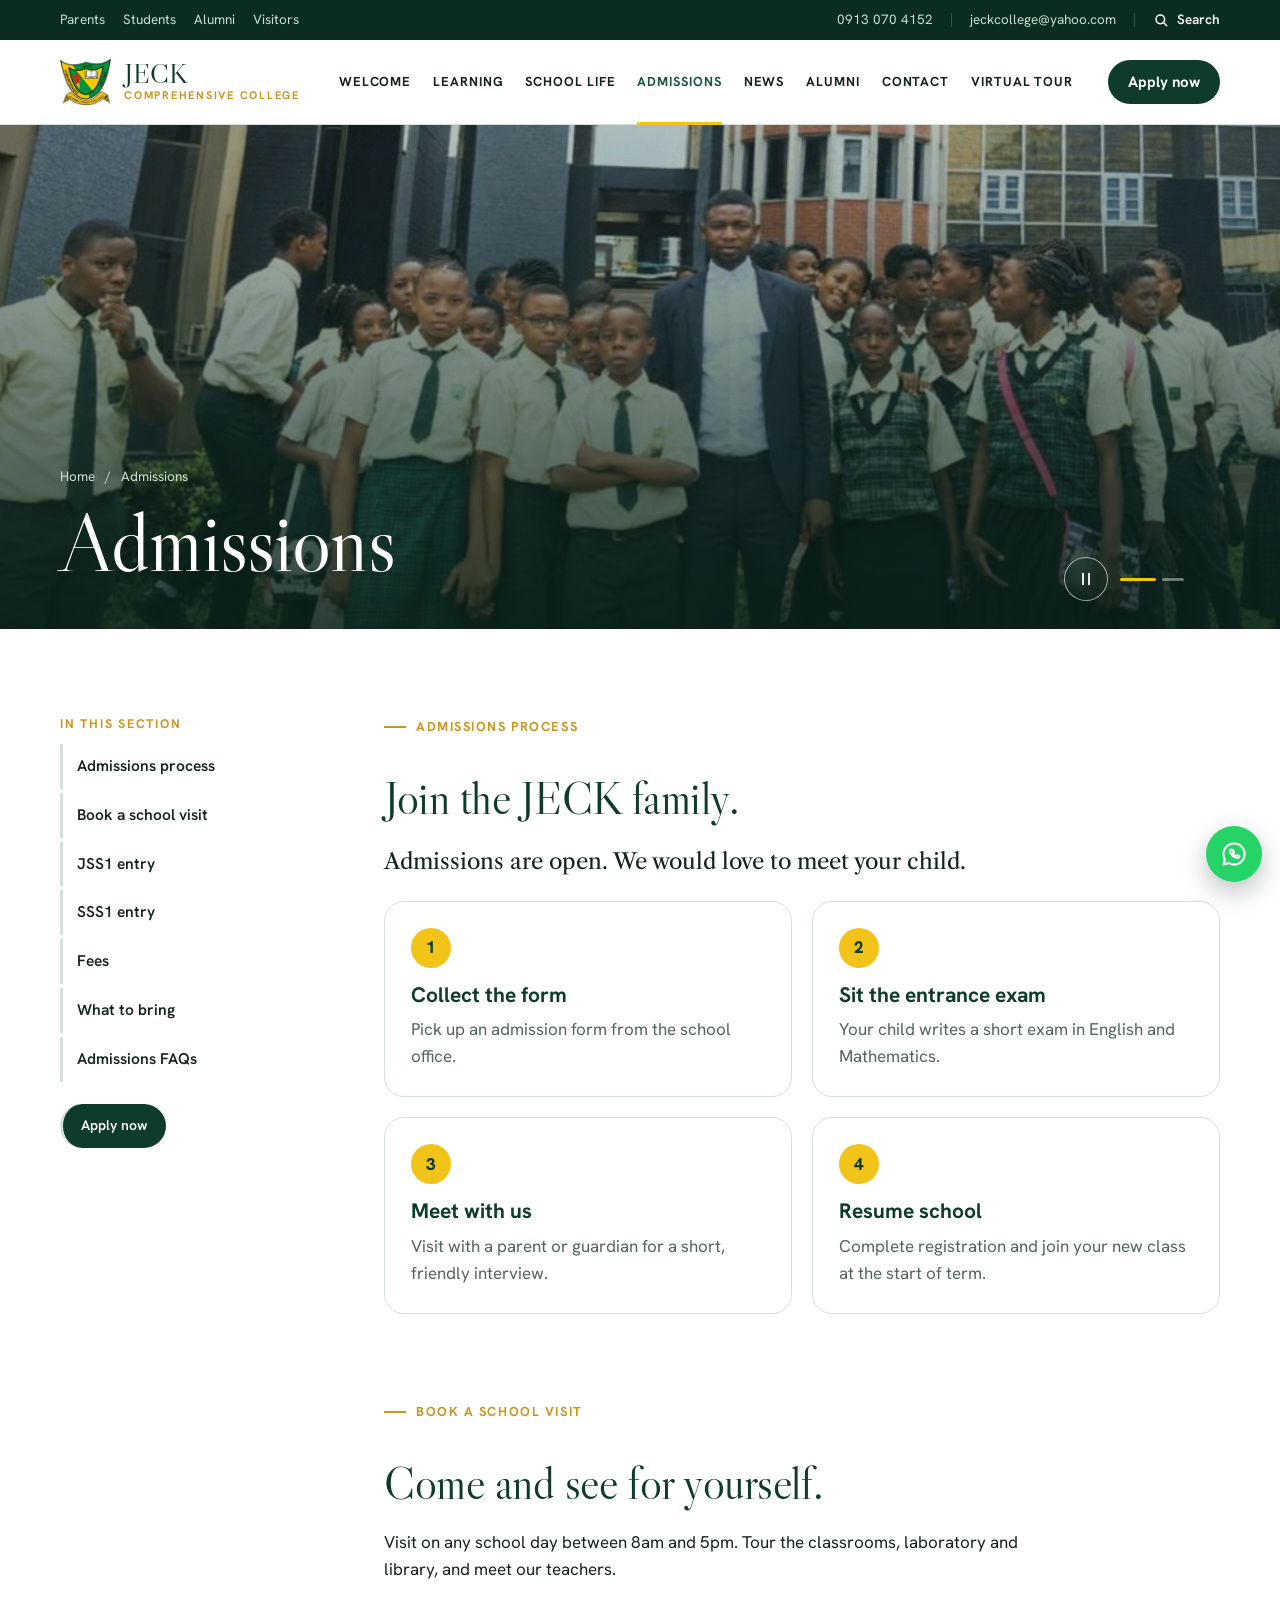
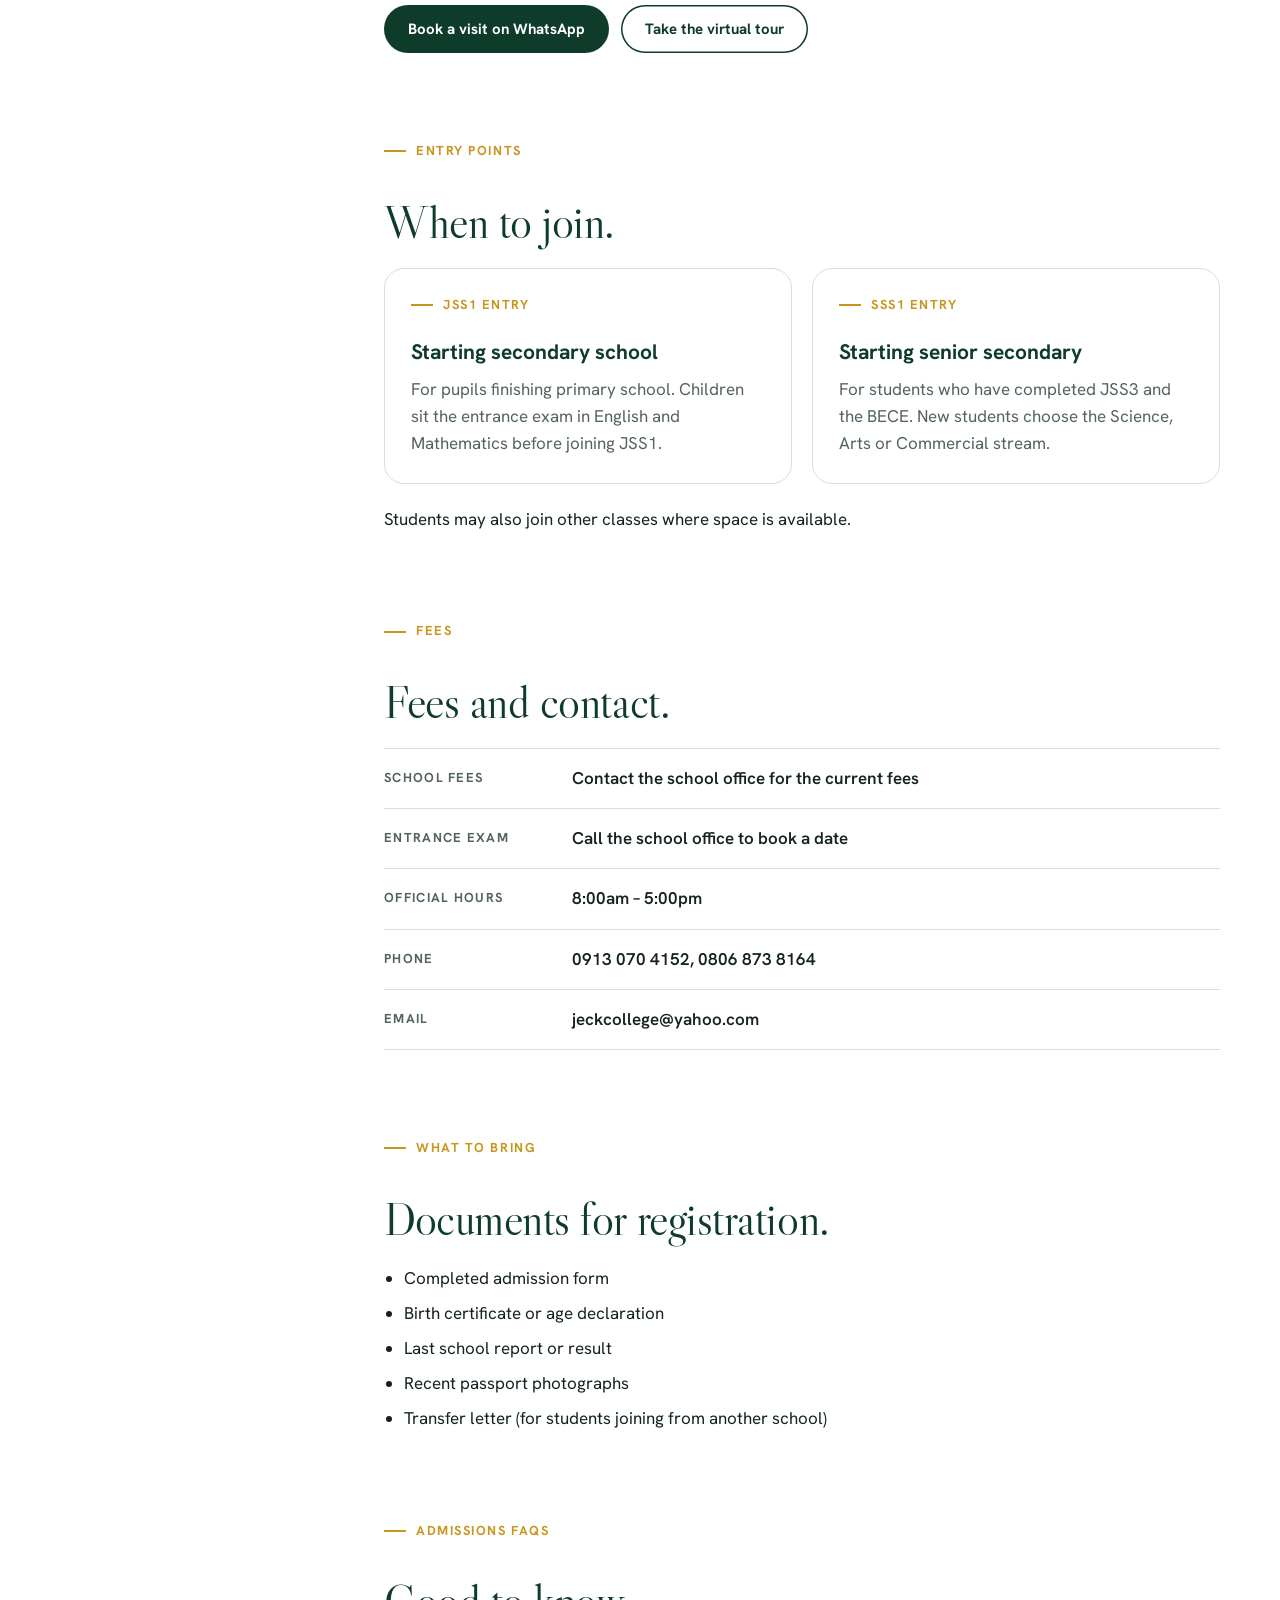
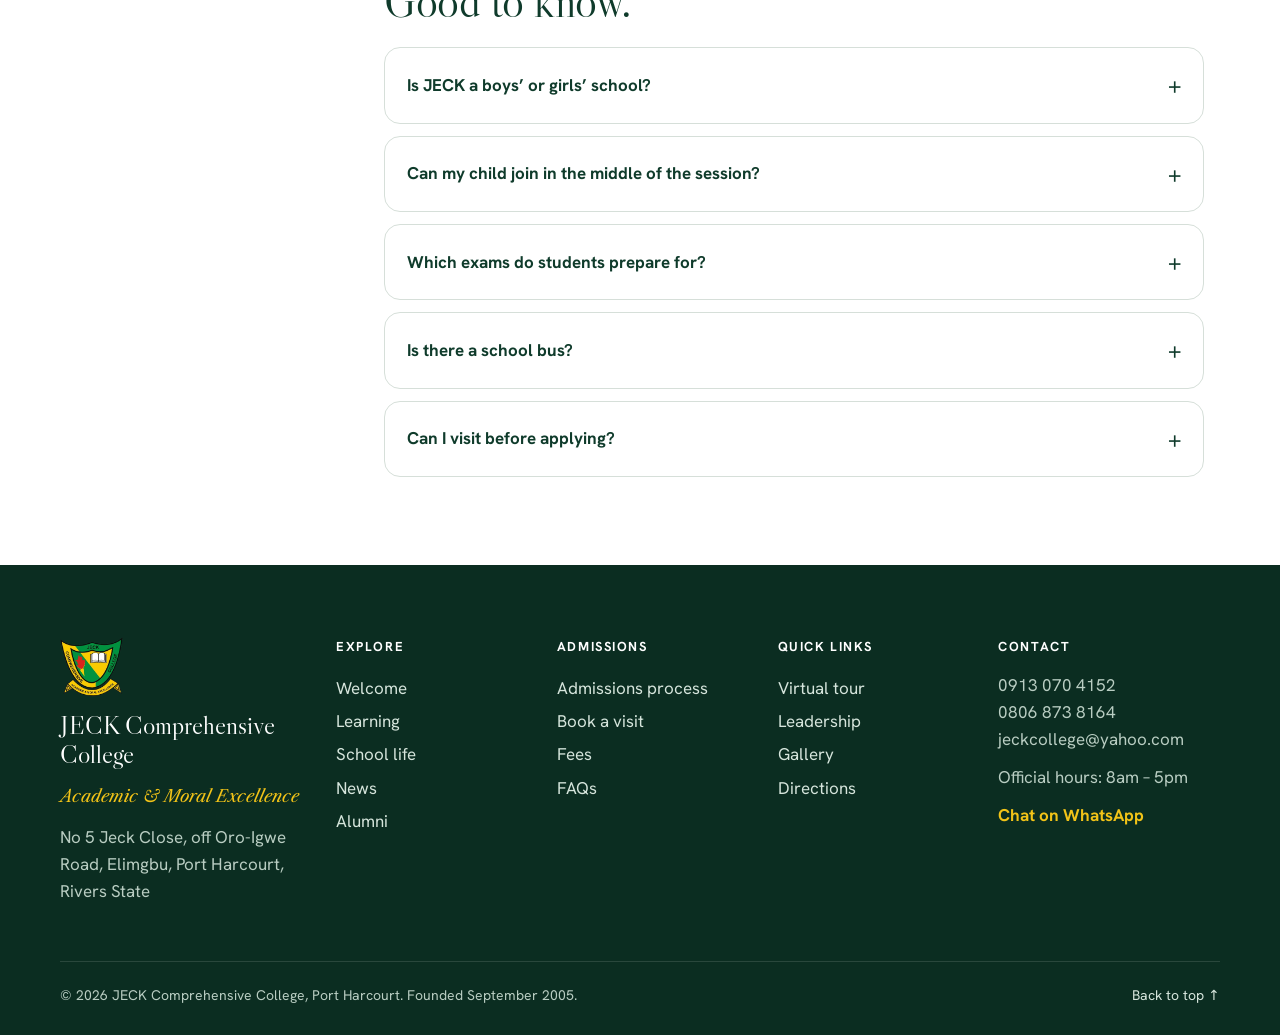
==== commit 6ac1c82e: "Add new campus photos, computer lab and assembly to the tour, photo carousels and full gallery Co-Au" ====
--- a/admissions.html
+++ b/admissions.html
@@ -15,8 +15,8 @@
   <a class="brand" href="home.html"><img src="assets/crest.png" alt="JECK crest" width="52" height="49"><span><b>JECK</b><small>Comprehensive College</small></span></a>
   <nav class="mnav" aria-label="Main"><div><a href="welcome.html">Welcome</a>
       <div class="mega"><div class="wrap"><div><h3>Welcome to JECK</h3><p>A co-educational secondary school in Port Harcourt, committed to academic and moral excellence since 2005.</p><a class="more" href="welcome.html" style="margin-top:14px">Explore welcome</a></div><ul><li><a href="welcome.html#message">Welcome from the Proprietress</a></li><li><a href="welcome.html#leadership">Our leadership</a></li><li><a href="welcome.html#mission">Mission and vision</a></li><li><a href="welcome.html#values">Our values</a></li><li><a href="welcome.html#history">Our history</a></li><li><a href="welcome.html#crest">Our crest</a></li></ul><figure><img src="assets/campus.jpg" alt="" loading="lazy"></figure></div></div></div><div><a href="learning.html">Learning</a>
-      <div class="mega"><div class="wrap"><div><h3>Learning</h3><p>Strong foundations from JSS1 and focused preparation for WAEC and NECO in SSS3.</p><a class="more" href="learning.html" style="margin-top:14px">Explore learning</a></div><ul><li><a href="learning.html#academic">Academic life</a></li><li><a href="learning.html#junior">Junior Secondary</a></li><li><a href="learning.html#senior">Senior Secondary</a></li><li><a href="learning.html#laboratory">Science laboratory</a></li><li><a href="learning.html#library">Library and reading</a></li><li><a href="learning.html#exams">Examinations</a></li></ul><figure><img src="assets/lab.jpg" alt="" loading="lazy"></figure></div></div></div><div><a href="school-life.html">School Life</a>
-      <div class="mega"><div class="wrap"><div><h3>School life</h3><p>Houses, sport, culture, faith and friendship, all through the school year.</p><a class="more" href="school-life.html" style="margin-top:14px">Explore school life</a></div><ul><li><a href="school-life.html#houses">Houses and sport</a></li><li><a href="school-life.html#culture">Arts and culture</a></li><li><a href="school-life.html#character">Faith and character</a></li><li><a href="school-life.html#excursions">Excursions</a></li><li><a href="school-life.html#graduation">Graduation</a></li><li><a href="school-life.html#bus">School bus</a></li><li><a href="school-life.html#gallery">Gallery</a></li></ul><figure><img src="assets/cultural.jpg" alt="" loading="lazy"></figure></div></div></div><div><a href="admissions.html" aria-current="page">Admissions</a>
+      <div class="mega"><div class="wrap"><div><h3>Learning</h3><p>Strong foundations from JSS1 and focused preparation for WAEC and NECO in SSS3.</p><a class="more" href="learning.html" style="margin-top:14px">Explore learning</a></div><ul><li><a href="learning.html#academic">Academic life</a></li><li><a href="learning.html#junior">Junior Secondary</a></li><li><a href="learning.html#senior">Senior Secondary</a></li><li><a href="learning.html#laboratory">Science laboratory</a></li><li><a href="learning.html#library">Library and reading</a></li><li><a href="learning.html#computer-lab">Computer lab</a></li><li><a href="learning.html#exams">Examinations</a></li></ul><figure><img src="assets/lab.jpg" alt="" loading="lazy"></figure></div></div></div><div><a href="school-life.html">School Life</a>
+      <div class="mega"><div class="wrap"><div><h3>School life</h3><p>Houses, sport, culture, faith and friendship, all through the school year.</p><a class="more" href="school-life.html" style="margin-top:14px">Explore school life</a></div><ul><li><a href="school-life.html#assembly">Assembly</a></li><li><a href="school-life.html#houses">Houses and sport</a></li><li><a href="school-life.html#culture">Arts and culture</a></li><li><a href="school-life.html#character">Faith and character</a></li><li><a href="school-life.html#excursions">Excursions</a></li><li><a href="school-life.html#hall">School hall</a></li><li><a href="school-life.html#graduation">Graduation</a></li><li><a href="school-life.html#bus">School bus</a></li><li><a href="school-life.html#gallery">Gallery</a></li></ul><figure><img src="assets/cultural.jpg" alt="" loading="lazy"></figure></div></div></div><div><a href="admissions.html" aria-current="page">Admissions</a>
       <div class="mega"><div class="wrap"><div><h3>Admissions</h3><p>Admissions are open. Find out how your child can join the JECK family.</p><a class="more" href="admissions.html" style="margin-top:14px">Explore admissions</a></div><ul><li><a href="admissions.html#process">Admissions process</a></li><li><a href="admissions.html#visit">Book a school visit</a></li><li><a href="admissions.html#jss1">JSS1 entry</a></li><li><a href="admissions.html#sss1">SSS1 entry</a></li><li><a href="admissions.html#fees">Fees</a></li><li><a href="admissions.html#documents">What to bring</a></li><li><a href="admissions.html#faq">Admissions FAQs</a></li></ul><figure><img src="assets/excursion.jpg" alt="" loading="lazy"></figure></div></div></div><div><a href="news.html">News</a>
       <div class="mega"><div class="wrap"><div><h3>News and stories</h3><p>Moments, achievements and stories from around the school.</p><a class="more" href="news.html" style="margin-top:14px">Explore news</a></div><ul><li><a href="news.html#latest">Latest news</a></li><li><a href="news.html#stories">Stories</a></li><li><a href="news.html#yearbook">Ascenders’ 2026 yearbook</a></li></ul><figure><img src="assets/graduation.jpg" alt="" loading="lazy"></figure></div></div></div><div><a href="alumni.html">Alumni</a>
       <div class="mega"><div class="wrap"><div><h3>Alumni</h3><p>Made in JCC: graduates doing well across Nigeria and around the world.</p><a class="more" href="alumni.html" style="margin-top:14px">Explore alumni</a></div><ul><li><a href="alumni.html#made-in-jcc">Made in JCC</a></li><li><a href="alumni.html#stephanie">Stephanie’s story</a></li><li><a href="alumni.html#share">Share your story</a></li></ul><figure><img src="assets/stephanie.jpg" alt="" loading="lazy"></figure></div></div></div><div><a href="contact.html">Contact</a>
@@ -26,7 +26,7 @@
 </div></header>
 <div class="mdrawer" id="drawer" hidden role="dialog" aria-label="Menu">
   <div class="dhead"><img src="assets/crest.png" alt=""><button class="x" id="menuClose" aria-label="Close menu"><svg viewBox="0 0 24 24"><path d="M6 6l12 12M18 6 6 18"/></svg></button></div>
-  <a class="solo" href="home.html">Home</a><details><summary>Welcome</summary><div><a href="welcome.html">Welcome to JECK</a><a href="welcome.html#message">Welcome from the Proprietress</a><a href="welcome.html#leadership">Our leadership</a><a href="welcome.html#mission">Mission and vision</a><a href="welcome.html#values">Our values</a><a href="welcome.html#history">Our history</a><a href="welcome.html#crest">Our crest</a></div></details><details><summary>Learning</summary><div><a href="learning.html">Learning</a><a href="learning.html#academic">Academic life</a><a href="learning.html#junior">Junior Secondary</a><a href="learning.html#senior">Senior Secondary</a><a href="learning.html#laboratory">Science laboratory</a><a href="learning.html#library">Library and reading</a><a href="learning.html#exams">Examinations</a></div></details><details><summary>School Life</summary><div><a href="school-life.html">School life</a><a href="school-life.html#houses">Houses and sport</a><a href="school-life.html#culture">Arts and culture</a><a href="school-life.html#character">Faith and character</a><a href="school-life.html#excursions">Excursions</a><a href="school-life.html#graduation">Graduation</a><a href="school-life.html#bus">School bus</a><a href="school-life.html#gallery">Gallery</a></div></details><details><summary>Admissions</summary><div><a href="admissions.html">Admissions</a><a href="admissions.html#process">Admissions process</a><a href="admissions.html#visit">Book a school visit</a><a href="admissions.html#jss1">JSS1 entry</a><a href="admissions.html#sss1">SSS1 entry</a><a href="admissions.html#fees">Fees</a><a href="admissions.html#documents">What to bring</a><a href="admissions.html#faq">Admissions FAQs</a></div></details><details><summary>News</summary><div><a href="news.html">News and stories</a><a href="news.html#latest">Latest news</a><a href="news.html#stories">Stories</a><a href="news.html#yearbook">Ascenders’ 2026 yearbook</a></div></details><details><summary>Alumni</summary><div><a href="alumni.html">Alumni</a><a href="alumni.html#made-in-jcc">Made in JCC</a><a href="alumni.html#stephanie">Stephanie’s story</a><a href="alumni.html#share">Share your story</a></div></details><details><summary>Contact</summary><div><a href="contact.html">Contact us</a><a href="contact.html#details">Contact details</a><a href="contact.html#enquiry">Send an enquiry</a><a href="contact.html#visitors">Visitor information</a><a href="contact.html#directions">Directions</a></div></details><a class="solo" href="index.html">Virtual tour</a>
+  <a class="solo" href="home.html">Home</a><details><summary>Welcome</summary><div><a href="welcome.html">Welcome to JECK</a><a href="welcome.html#message">Welcome from the Proprietress</a><a href="welcome.html#leadership">Our leadership</a><a href="welcome.html#mission">Mission and vision</a><a href="welcome.html#values">Our values</a><a href="welcome.html#history">Our history</a><a href="welcome.html#crest">Our crest</a></div></details><details><summary>Learning</summary><div><a href="learning.html">Learning</a><a href="learning.html#academic">Academic life</a><a href="learning.html#junior">Junior Secondary</a><a href="learning.html#senior">Senior Secondary</a><a href="learning.html#laboratory">Science laboratory</a><a href="learning.html#library">Library and reading</a><a href="learning.html#computer-lab">Computer lab</a><a href="learning.html#exams">Examinations</a></div></details><details><summary>School Life</summary><div><a href="school-life.html">School life</a><a href="school-life.html#assembly">Assembly</a><a href="school-life.html#houses">Houses and sport</a><a href="school-life.html#culture">Arts and culture</a><a href="school-life.html#character">Faith and character</a><a href="school-life.html#excursions">Excursions</a><a href="school-life.html#hall">School hall</a><a href="school-life.html#graduation">Graduation</a><a href="school-life.html#bus">School bus</a><a href="school-life.html#gallery">Gallery</a></div></details><details><summary>Admissions</summary><div><a href="admissions.html">Admissions</a><a href="admissions.html#process">Admissions process</a><a href="admissions.html#visit">Book a school visit</a><a href="admissions.html#jss1">JSS1 entry</a><a href="admissions.html#sss1">SSS1 entry</a><a href="admissions.html#fees">Fees</a><a href="admissions.html#documents">What to bring</a><a href="admissions.html#faq">Admissions FAQs</a></div></details><details><summary>News</summary><div><a href="news.html">News and stories</a><a href="news.html#latest">Latest news</a><a href="news.html#stories">Stories</a><a href="news.html#yearbook">Ascenders’ 2026 yearbook</a></div></details><details><summary>Alumni</summary><div><a href="alumni.html">Alumni</a><a href="alumni.html#made-in-jcc">Made in JCC</a><a href="alumni.html#stephanie">Stephanie’s story</a><a href="alumni.html#share">Share your story</a></div></details><details><summary>Contact</summary><div><a href="contact.html">Contact us</a><a href="contact.html#details">Contact details</a><a href="contact.html#enquiry">Send an enquiry</a><a href="contact.html#visitors">Visitor information</a><a href="contact.html#directions">Directions</a></div></details><a class="solo" href="index.html">Virtual tour</a>
   <div class="row"><a class="btn gold" href="admissions.html">Apply now</a><a class="btn line-w" href="https://wa.me/2349130704152" target="_blank" rel="noopener">WhatsApp us</a></div>
 </div>
 <div class="search" id="search" hidden role="dialog" aria-label="Search the website">
@@ -112,7 +112,7 @@
   <button class="btn wa-send" type="submit">Continue to WhatsApp</button>
   <a class="wa-alt" id="waAlt" href="https://wa.me/2349130704152" target="_blank" rel="noopener" hidden>Open WhatsApp</a>
 </form>
-<script>window.JECK_INDEX=[{"t": "Welcome to JECK", "u": "welcome.html", "d": "A co-educational secondary school in Port Harcourt, committed to academic and moral excellence since 2005.", "k": "Welcome"}, {"t": "Welcome from the Proprietress", "u": "welcome.html#message", "d": "Welcome to JECK", "k": "Welcome Welcome from the Proprietress"}, {"t": "Our leadership", "u": "welcome.html#leadership", "d": "Welcome to JECK", "k": "Welcome Our leadership"}, {"t": "Mission and vision", "u": "welcome.html#mission", "d": "Welcome to JECK", "k": "Welcome Mission and vision"}, {"t": "Our values", "u": "welcome.html#values", "d": "Welcome to JECK", "k": "Welcome Our values"}, {"t": "Our history", "u": "welcome.html#history", "d": "Welcome to JECK", "k": "Welcome Our history"}, {"t": "Our crest", "u": "welcome.html#crest", "d": "Welcome to JECK", "k": "Welcome Our crest"}, {"t": "Learning", "u": "learning.html", "d": "Strong foundations from JSS1 and focused preparation for WAEC and NECO in SSS3.", "k": "Learning"}, {"t": "Academic life", "u": "learning.html#academic", "d": "Learning", "k": "Learning Academic life"}, {"t": "Junior Secondary", "u": "learning.html#junior", "d": "Learning", "k": "Learning Junior Secondary"}, {"t": "Senior Secondary", "u": "learning.html#senior", "d": "Learning", "k": "Learning Senior Secondary"}, {"t": "Science laboratory", "u": "learning.html#laboratory", "d": "Learning", "k": "Learning Science laboratory"}, {"t": "Library and reading", "u": "learning.html#library", "d": "Learning", "k": "Learning Library and reading"}, {"t": "Examinations", "u": "learning.html#exams", "d": "Learning", "k": "Learning Examinations"}, {"t": "School life", "u": "school-life.html", "d": "Houses, sport, culture, faith and friendship, all through the school year.", "k": "School Life"}, {"t": "Houses and sport", "u": "school-life.html#houses", "d": "School life", "k": "School Life Houses and sport"}, {"t": "Arts and culture", "u": "school-life.html#culture", "d": "School life", "k": "School Life Arts and culture"}, {"t": "Faith and character", "u": "school-life.html#character", "d": "School life", "k": "School Life Faith and character"}, {"t": "Excursions", "u": "school-life.html#excursions", "d": "School life", "k": "School Life Excursions"}, {"t": "Graduation", "u": "school-life.html#graduation", "d": "School life", "k": "School Life Graduation"}, {"t": "School bus", "u": "school-life.html#bus", "d": "School life", "k": "School Life School bus"}, {"t": "Gallery", "u": "school-life.html#gallery", "d": "School life", "k": "School Life Gallery"}, {"t": "Admissions", "u": "admissions.html", "d": "Admissions are open. Find out how your child can join the JECK family.", "k": "Admissions"}, {"t": "Admissions process", "u": "admissions.html#process", "d": "Admissions", "k": "Admissions Admissions process"}, {"t": "Book a school visit", "u": "admissions.html#visit", "d": "Admissions", "k": "Admissions Book a school visit"}, {"t": "JSS1 entry", "u": "admissions.html#jss1", "d": "Admissions", "k": "Admissions JSS1 entry"}, {"t": "SSS1 entry", "u": "admissions.html#sss1", "d": "Admissions", "k": "Admissions SSS1 entry"}, {"t": "Fees", "u": "admissions.html#fees", "d": "Admissions", "k": "Admissions Fees"}, {"t": "What to bring", "u": "admissions.html#documents", "d": "Admissions", "k": "Admissions What to bring"}, {"t": "Admissions FAQs", "u": "admissions.html#faq", "d": "Admissions", "k": "Admissions Admissions FAQs"}, {"t": "News and stories", "u": "news.html", "d": "Moments, achievements and stories from around the school.", "k": "News"}, {"t": "Latest news", "u": "news.html#latest", "d": "News and stories", "k": "News Latest news"}, {"t": "Stories", "u": "news.html#stories", "d": "News and stories", "k": "News Stories"}, {"t": "Ascenders\u2019 2026 yearbook", "u": "news.html#yearbook", "d": "News and stories", "k": "News Ascenders\u2019 2026 yearbook"}, {"t": "Alumni", "u": "alumni.html", "d": "Made in JCC: graduates doing well across Nigeria and around the world.", "k": "Alumni"}, {"t": "Made in JCC", "u": "alumni.html#made-in-jcc", "d": "Alumni", "k": "Alumni Made in JCC"}, {"t": "Stephanie\u2019s story", "u": "alumni.html#stephanie", "d": "Alumni", "k": "Alumni Stephanie\u2019s story"}, {"t": "Share your story", "u": "alumni.html#share", "d": "Alumni", "k": "Alumni Share your story"}, {"t": "Contact us", "u": "contact.html", "d": "Open 8am to 5pm. Call, WhatsApp or visit us in Elimgbu.", "k": "Contact"}, {"t": "Contact details", "u": "contact.html#details", "d": "Contact us", "k": "Contact Contact details"}, {"t": "Send an enquiry", "u": "contact.html#enquiry", "d": "Contact us", "k": "Contact Send an enquiry"}, {"t": "Visitor information", "u": "contact.html#visitors", "d": "Contact us", "k": "Contact Visitor information"}, {"t": "Directions", "u": "contact.html#directions", "d": "Contact us", "k": "Contact Directions"}, {"t": "Virtual tour", "u": "index.html", "d": "Drive the 3D campus tour", "k": "bus campus 3d tour"}, {"t": "Home", "u": "home.html", "d": "JECK Comprehensive College home page", "k": "home welcome"}];</script>
+<script>window.JECK_INDEX=[{"t": "Welcome to JECK", "u": "welcome.html", "d": "A co-educational secondary school in Port Harcourt, committed to academic and moral excellence since 2005.", "k": "Welcome"}, {"t": "Welcome from the Proprietress", "u": "welcome.html#message", "d": "Welcome to JECK", "k": "Welcome Welcome from the Proprietress"}, {"t": "Our leadership", "u": "welcome.html#leadership", "d": "Welcome to JECK", "k": "Welcome Our leadership"}, {"t": "Mission and vision", "u": "welcome.html#mission", "d": "Welcome to JECK", "k": "Welcome Mission and vision"}, {"t": "Our values", "u": "welcome.html#values", "d": "Welcome to JECK", "k": "Welcome Our values"}, {"t": "Our history", "u": "welcome.html#history", "d": "Welcome to JECK", "k": "Welcome Our history"}, {"t": "Our crest", "u": "welcome.html#crest", "d": "Welcome to JECK", "k": "Welcome Our crest"}, {"t": "Learning", "u": "learning.html", "d": "Strong foundations from JSS1 and focused preparation for WAEC and NECO in SSS3.", "k": "Learning"}, {"t": "Academic life", "u": "learning.html#academic", "d": "Learning", "k": "Learning Academic life"}, {"t": "Junior Secondary", "u": "learning.html#junior", "d": "Learning", "k": "Learning Junior Secondary"}, {"t": "Senior Secondary", "u": "learning.html#senior", "d": "Learning", "k": "Learning Senior Secondary"}, {"t": "Science laboratory", "u": "learning.html#laboratory", "d": "Learning", "k": "Learning Science laboratory"}, {"t": "Library and reading", "u": "learning.html#library", "d": "Learning", "k": "Learning Library and reading"}, {"t": "Computer lab", "u": "learning.html#computer-lab", "d": "Learning", "k": "Learning Computer lab"}, {"t": "Examinations", "u": "learning.html#exams", "d": "Learning", "k": "Learning Examinations"}, {"t": "School life", "u": "school-life.html", "d": "Houses, sport, culture, faith and friendship, all through the school year.", "k": "School Life"}, {"t": "Assembly", "u": "school-life.html#assembly", "d": "School life", "k": "School Life Assembly"}, {"t": "Houses and sport", "u": "school-life.html#houses", "d": "School life", "k": "School Life Houses and sport"}, {"t": "Arts and culture", "u": "school-life.html#culture", "d": "School life", "k": "School Life Arts and culture"}, {"t": "Faith and character", "u": "school-life.html#character", "d": "School life", "k": "School Life Faith and character"}, {"t": "Excursions", "u": "school-life.html#excursions", "d": "School life", "k": "School Life Excursions"}, {"t": "School hall", "u": "school-life.html#hall", "d": "School life", "k": "School Life School hall"}, {"t": "Graduation", "u": "school-life.html#graduation", "d": "School life", "k": "School Life Graduation"}, {"t": "School bus", "u": "school-life.html#bus", "d": "School life", "k": "School Life School bus"}, {"t": "Gallery", "u": "school-life.html#gallery", "d": "School life", "k": "School Life Gallery"}, {"t": "Admissions", "u": "admissions.html", "d": "Admissions are open. Find out how your child can join the JECK family.", "k": "Admissions"}, {"t": "Admissions process", "u": "admissions.html#process", "d": "Admissions", "k": "Admissions Admissions process"}, {"t": "Book a school visit", "u": "admissions.html#visit", "d": "Admissions", "k": "Admissions Book a school visit"}, {"t": "JSS1 entry", "u": "admissions.html#jss1", "d": "Admissions", "k": "Admissions JSS1 entry"}, {"t": "SSS1 entry", "u": "admissions.html#sss1", "d": "Admissions", "k": "Admissions SSS1 entry"}, {"t": "Fees", "u": "admissions.html#fees", "d": "Admissions", "k": "Admissions Fees"}, {"t": "What to bring", "u": "admissions.html#documents", "d": "Admissions", "k": "Admissions What to bring"}, {"t": "Admissions FAQs", "u": "admissions.html#faq", "d": "Admissions", "k": "Admissions Admissions FAQs"}, {"t": "News and stories", "u": "news.html", "d": "Moments, achievements and stories from around the school.", "k": "News"}, {"t": "Latest news", "u": "news.html#latest", "d": "News and stories", "k": "News Latest news"}, {"t": "Stories", "u": "news.html#stories", "d": "News and stories", "k": "News Stories"}, {"t": "Ascenders\u2019 2026 yearbook", "u": "news.html#yearbook", "d": "News and stories", "k": "News Ascenders\u2019 2026 yearbook"}, {"t": "Alumni", "u": "alumni.html", "d": "Made in JCC: graduates doing well across Nigeria and around the world.", "k": "Alumni"}, {"t": "Made in JCC", "u": "alumni.html#made-in-jcc", "d": "Alumni", "k": "Alumni Made in JCC"}, {"t": "Stephanie\u2019s story", "u": "alumni.html#stephanie", "d": "Alumni", "k": "Alumni Stephanie\u2019s story"}, {"t": "Share your story", "u": "alumni.html#share", "d": "Alumni", "k": "Alumni Share your story"}, {"t": "Contact us", "u": "contact.html", "d": "Open 8am to 5pm. Call, WhatsApp or visit us in Elimgbu.", "k": "Contact"}, {"t": "Contact details", "u": "contact.html#details", "d": "Contact us", "k": "Contact Contact details"}, {"t": "Send an enquiry", "u": "contact.html#enquiry", "d": "Contact us", "k": "Contact Send an enquiry"}, {"t": "Visitor information", "u": "contact.html#visitors", "d": "Contact us", "k": "Contact Visitor information"}, {"t": "Directions", "u": "contact.html#directions", "d": "Contact us", "k": "Contact Directions"}, {"t": "Virtual tour", "u": "index.html", "d": "Drive the 3D campus tour", "k": "bus campus 3d tour"}, {"t": "Home", "u": "home.html", "d": "JECK Comprehensive College home page", "k": "home welcome"}];</script>
 <script src="assets-data.js"></script>
 <script src="film.js"></script>
 <script src="site.js"></script>
--- a/site.css
+++ b/site.css
@@ -520,3 +520,10 @@
 .wa-send{background:#25d366;color:#fff;min-height:44px;font-size:14px}
 .wa-send:hover{background:#1fb959}
 .wa-alt{font-size:13px;font-weight:700;color:var(--green-2);text-align:center}
+/* full photo gallery */
+.gallery2{display:grid;grid-template-columns:repeat(auto-fill,minmax(210px,1fr));gap:12px}
+.gallery2 figure{margin:0;border-radius:16px;overflow:hidden;position:relative;aspect-ratio:4/3;background:var(--paper)}
+.gallery2 img{width:100%;height:100%;object-fit:cover;transition:transform 1s var(--glide)}
+.gallery2 figure:hover img{transform:scale(1.05)}
+.gallery2 figcaption{position:absolute;left:10px;bottom:10px;background:rgba(15,59,43,.82);color:var(--white);font-size:13px;font-weight:600;padding:4px 10px;border-radius:999px}
+@media (max-width:480px){.gallery2{grid-template-columns:1fr 1fr;gap:8px}.gallery2 figcaption{font-size:11.5px}}
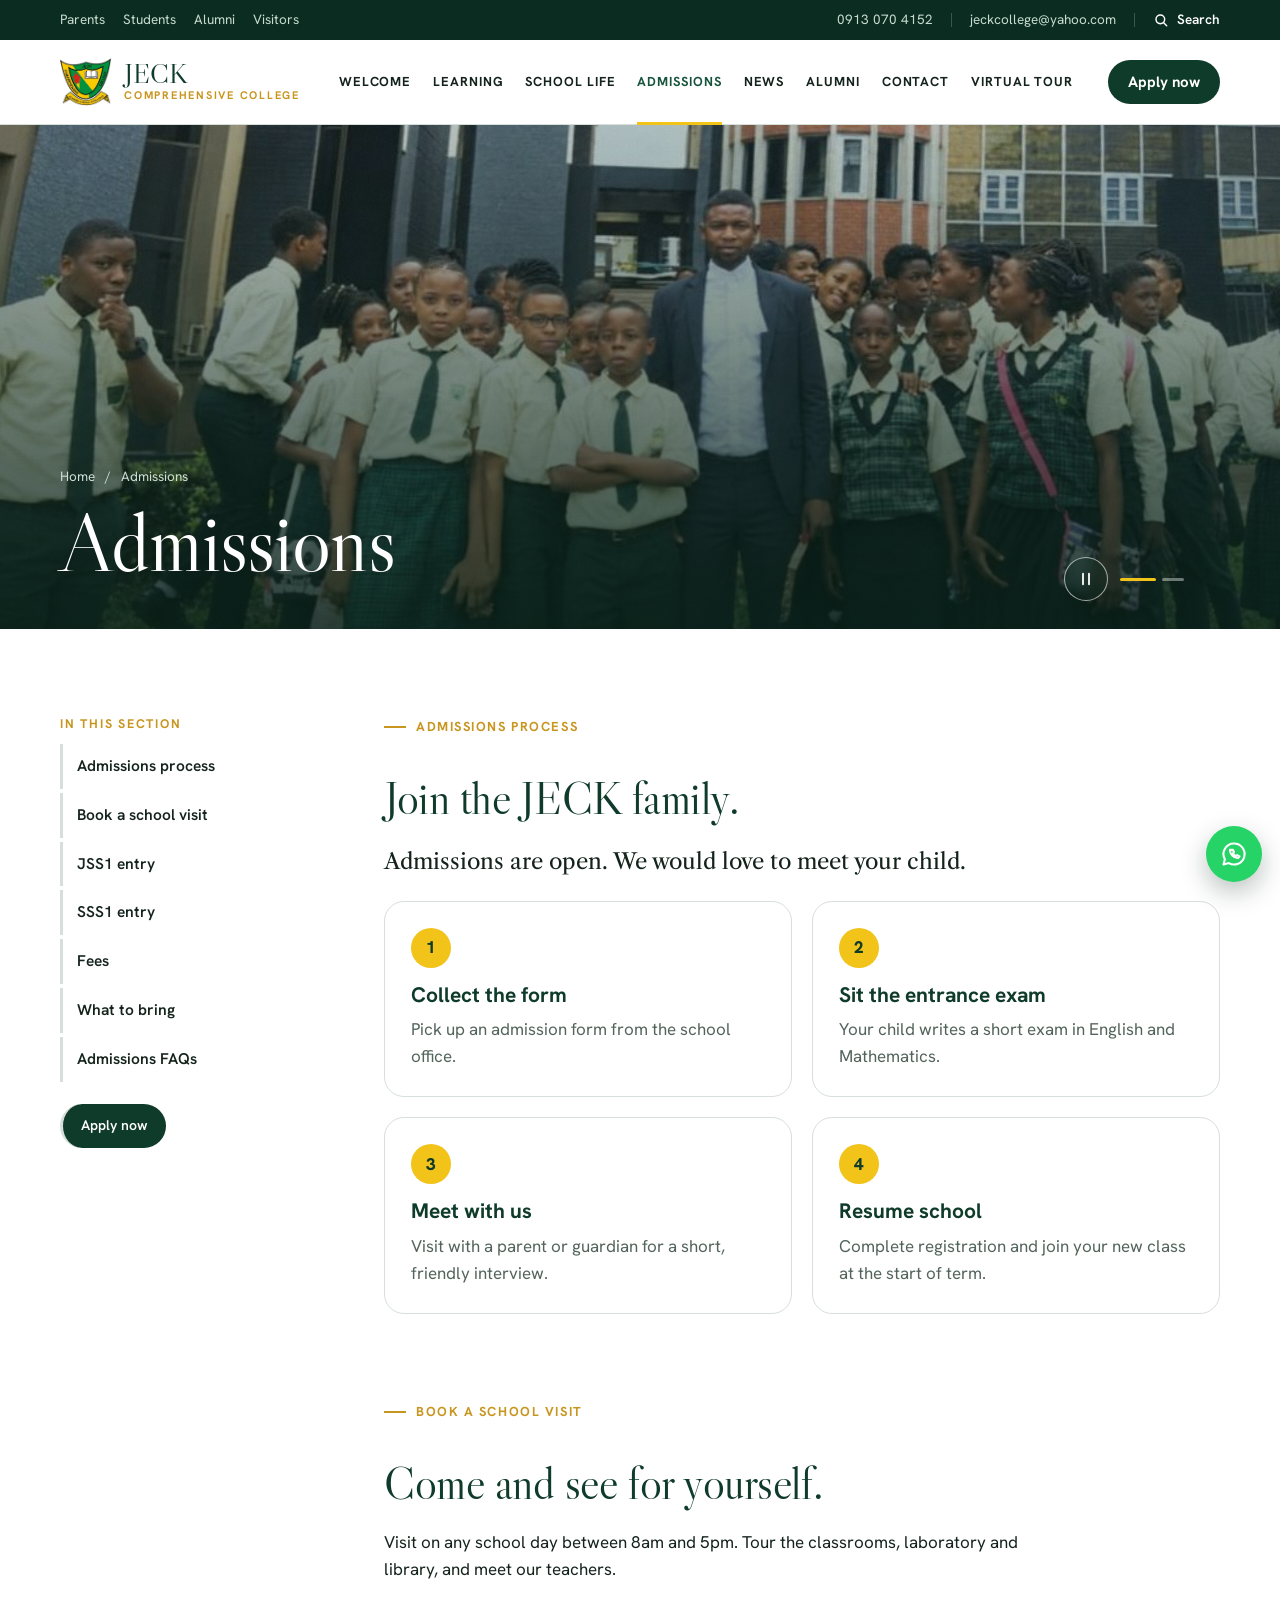
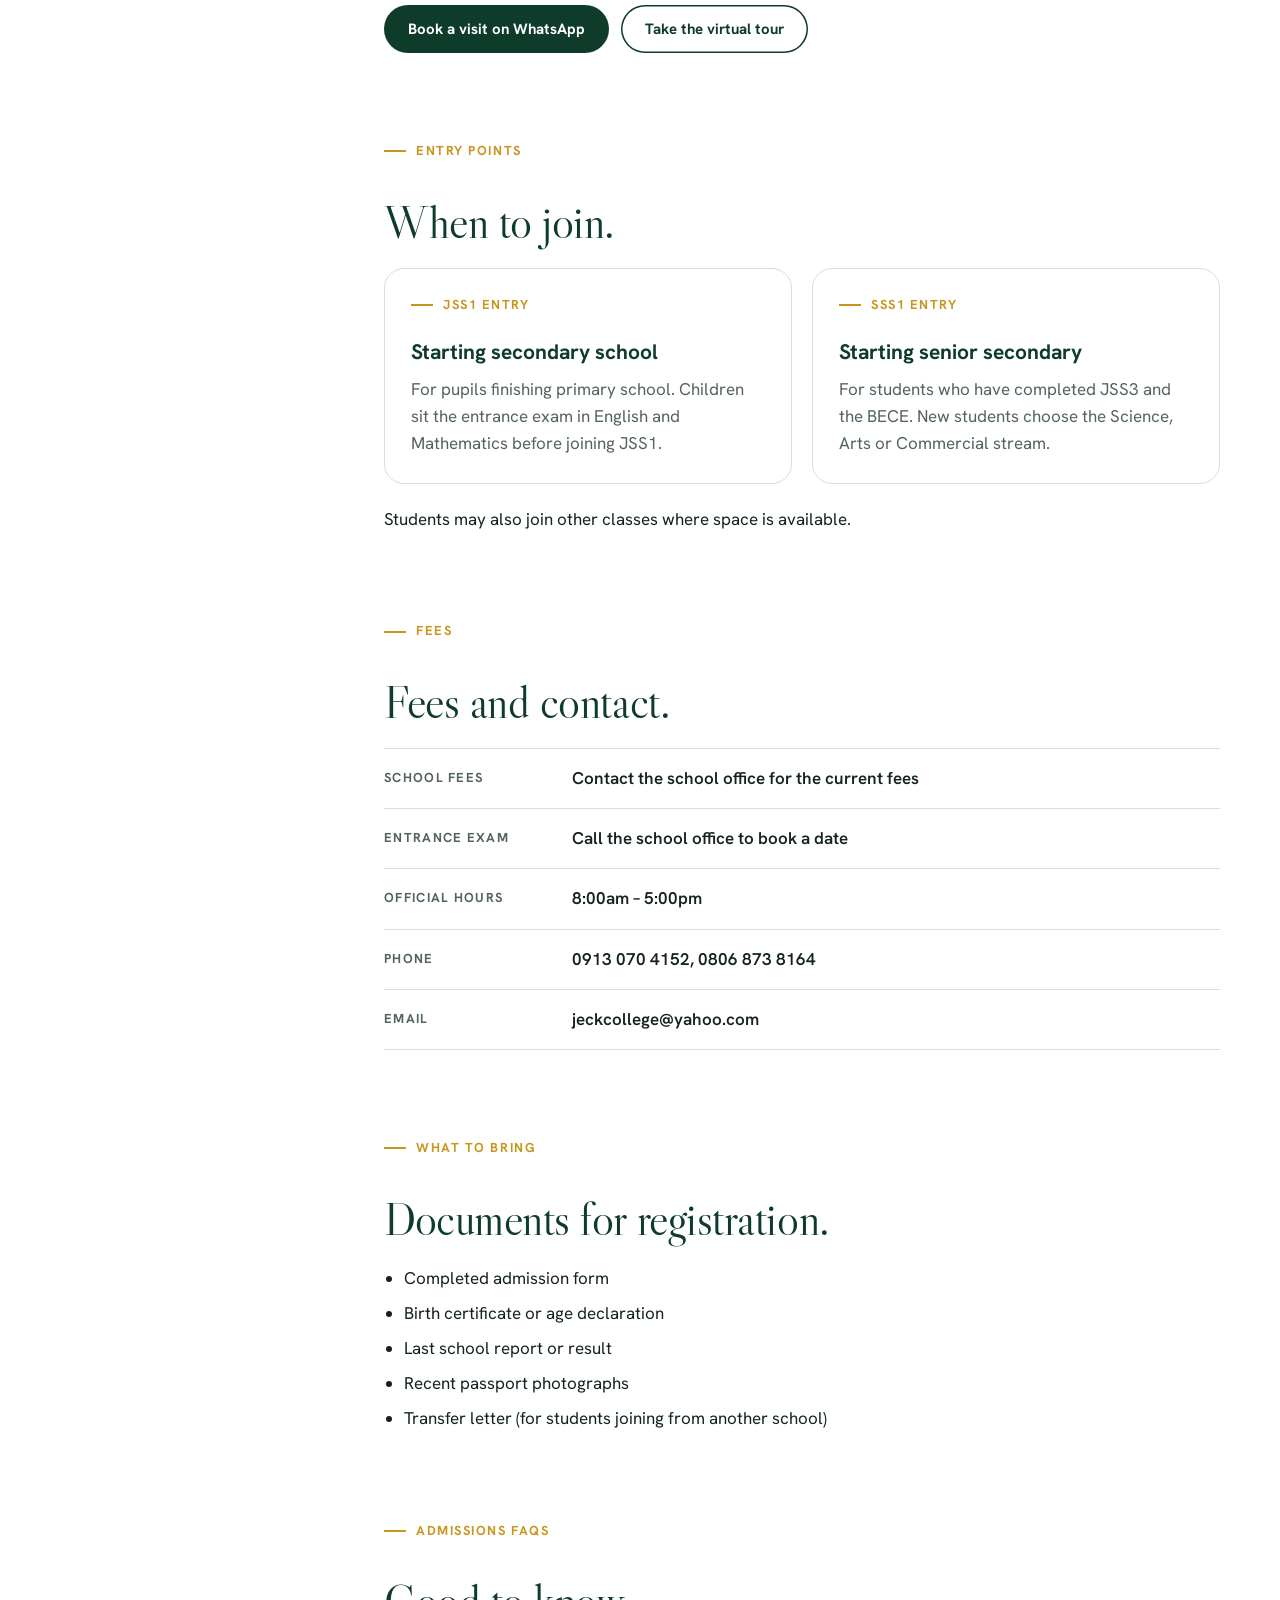
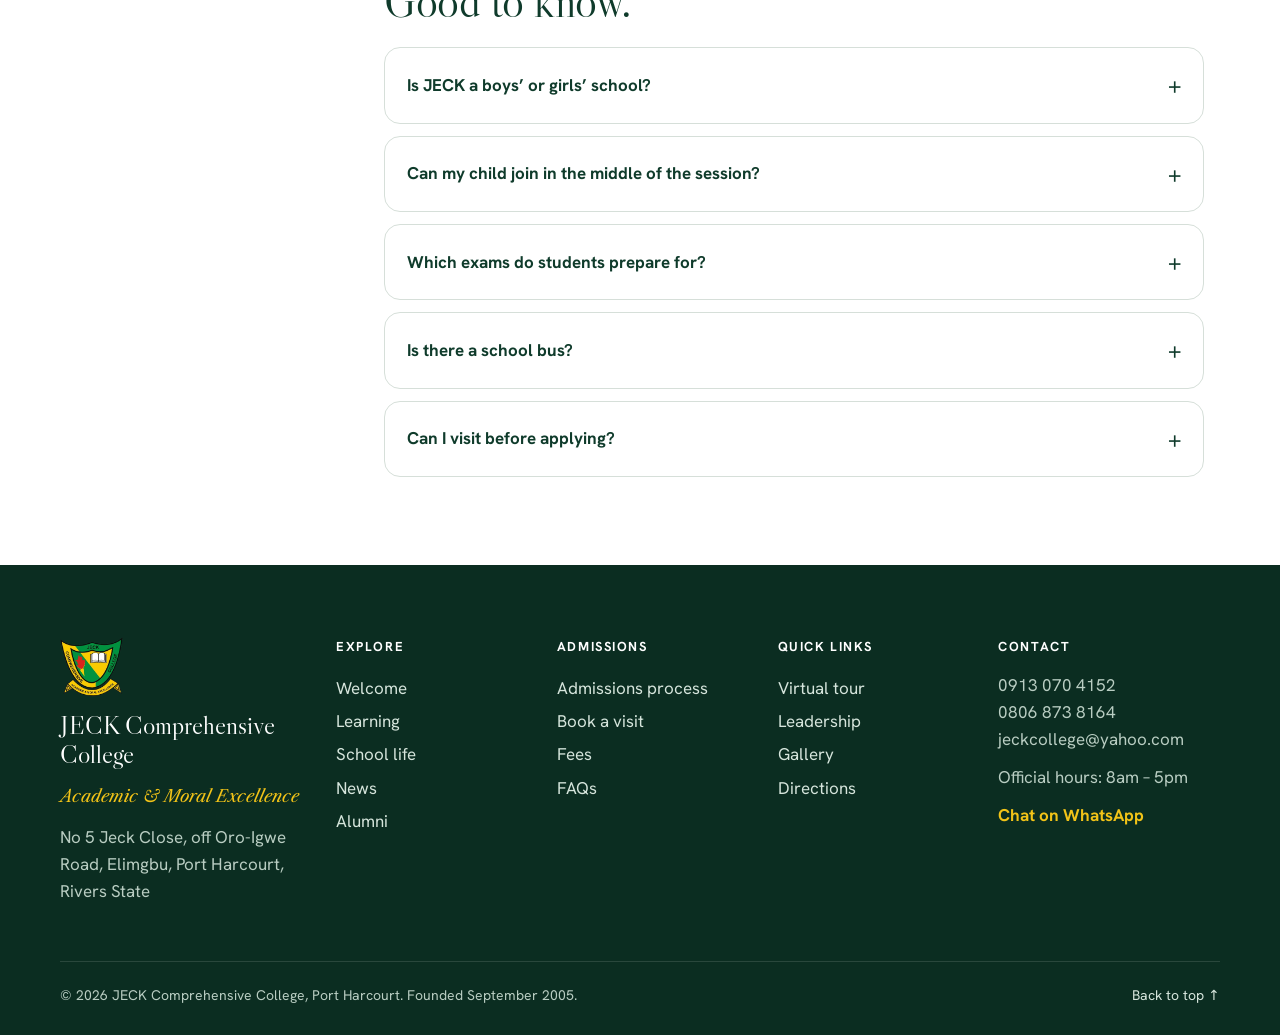
==== commit 4f671695: "Put the admin panel on the live site Moves the editable version from v2/ onto the main site, so the " ====
--- a/admissions.html
+++ b/admissions.html
@@ -1,120 +1,115 @@
-<!doctype html>
-<html lang="en"><head><meta charset="utf-8"><meta name="viewport" content="width=device-width,initial-scale=1,viewport-fit=cover">
+<!DOCTYPE html>
+
+<html lang="en"><head><meta charset="utf-8"/><meta content="width=device-width,initial-scale=1,viewport-fit=cover" name="viewport"/>
 <style>:root{padding-top:env(safe-area-inset-top,0px);padding-bottom:env(safe-area-inset-bottom,0px)}body{margin:0}[hidden]{display:none!important}</style>
 </head><body>
 <title>JECK Admissions</title>
-<meta name="claude:viewport-fit-sides" content="cover">
-<link rel="preconnect" href="https://fonts.googleapis.com"><link rel="preconnect" href="https://fonts.gstatic.com" crossorigin><link rel="stylesheet" href="https://fonts.googleapis.com/css2?family=Libre+Caslon+Display&family=Libre+Caslon+Text:ital@0;1&family=Hanken+Grotesk:wght@400;500;600;700;800&display=swap">
-<link rel="stylesheet" href="site.css">
+<meta content="cover" name="claude:viewport-fit-sides"/>
+<link href="https://fonts.googleapis.com" rel="preconnect"/><link crossorigin="" href="https://fonts.gstatic.com" rel="preconnect"/><link href="https://fonts.googleapis.com/css2?family=Libre+Caslon+Display&amp;family=Libre+Caslon+Text:ital@0;1&amp;family=Hanken+Grotesk:wght@400;500;600;700;800&amp;display=swap" rel="stylesheet"/>
+<link href="site.css" rel="stylesheet"/>
 <a class="skip" href="#main">Skip to content</a>
 <div class="util"><div class="wrap">
-  <nav aria-label="Audiences"><a href="admissions.html">Parents</a><a href="school-life.html">Students</a><a href="alumni.html">Alumni</a><a href="contact.html#visitors">Visitors</a></nav>
-  <div class="ut-r"><a class="hide-m" href="https://wa.me/2349130704152" target="_blank" rel="noopener">0913 070 4152</a><span class="sep hide-m"></span><span class="hide-m">jeckcollege@yahoo.com</span><span class="sep"></span><button type="button" data-search><svg viewBox="0 0 24 24"><circle cx="11" cy="11" r="6.5"/><path d="m16 16 4.5 4.5"/></svg>Search</button></div>
+<nav aria-label="Audiences"><a href="admissions.html">Parents</a><a href="school-life.html">Students</a><a href="alumni.html">Alumni</a><a href="contact.html#visitors">Visitors</a></nav>
+<div class="ut-r"><a class="hide-m" href="https://wa.me/2349130704152" rel="noopener" target="_blank"><span data-set="phone1">0913 070 4152</span></a><span class="sep hide-m"></span><span class="hide-m"><span data-set="email">jeckcollege@yahoo.com</span></span><span class="sep"></span><button data-search="" type="button"><svg viewbox="0 0 24 24"><circle cx="11" cy="11" r="6.5"></circle><path d="m16 16 4.5 4.5"></path></svg>Search</button></div>
 </div></div>
 <header class="mast"><div class="wrap">
-  <a class="brand" href="home.html"><img src="assets/crest.png" alt="JECK crest" width="52" height="49"><span><b>JECK</b><small>Comprehensive College</small></span></a>
-  <nav class="mnav" aria-label="Main"><div><a href="welcome.html">Welcome</a>
-      <div class="mega"><div class="wrap"><div><h3>Welcome to JECK</h3><p>A co-educational secondary school in Port Harcourt, committed to academic and moral excellence since 2005.</p><a class="more" href="welcome.html" style="margin-top:14px">Explore welcome</a></div><ul><li><a href="welcome.html#message">Welcome from the Proprietress</a></li><li><a href="welcome.html#leadership">Our leadership</a></li><li><a href="welcome.html#mission">Mission and vision</a></li><li><a href="welcome.html#values">Our values</a></li><li><a href="welcome.html#history">Our history</a></li><li><a href="welcome.html#crest">Our crest</a></li></ul><figure><img src="assets/campus.jpg" alt="" loading="lazy"></figure></div></div></div><div><a href="learning.html">Learning</a>
-      <div class="mega"><div class="wrap"><div><h3>Learning</h3><p>Strong foundations from JSS1 and focused preparation for WAEC and NECO in SSS3.</p><a class="more" href="learning.html" style="margin-top:14px">Explore learning</a></div><ul><li><a href="learning.html#academic">Academic life</a></li><li><a href="learning.html#junior">Junior Secondary</a></li><li><a href="learning.html#senior">Senior Secondary</a></li><li><a href="learning.html#laboratory">Science laboratory</a></li><li><a href="learning.html#library">Library and reading</a></li><li><a href="learning.html#computer-lab">Computer lab</a></li><li><a href="learning.html#exams">Examinations</a></li></ul><figure><img src="assets/lab.jpg" alt="" loading="lazy"></figure></div></div></div><div><a href="school-life.html">School Life</a>
-      <div class="mega"><div class="wrap"><div><h3>School life</h3><p>Houses, sport, culture, faith and friendship, all through the school year.</p><a class="more" href="school-life.html" style="margin-top:14px">Explore school life</a></div><ul><li><a href="school-life.html#assembly">Assembly</a></li><li><a href="school-life.html#houses">Houses and sport</a></li><li><a href="school-life.html#culture">Arts and culture</a></li><li><a href="school-life.html#character">Faith and character</a></li><li><a href="school-life.html#excursions">Excursions</a></li><li><a href="school-life.html#hall">School hall</a></li><li><a href="school-life.html#graduation">Graduation</a></li><li><a href="school-life.html#bus">School bus</a></li><li><a href="school-life.html#gallery">Gallery</a></li></ul><figure><img src="assets/cultural.jpg" alt="" loading="lazy"></figure></div></div></div><div><a href="admissions.html" aria-current="page">Admissions</a>
-      <div class="mega"><div class="wrap"><div><h3>Admissions</h3><p>Admissions are open. Find out how your child can join the JECK family.</p><a class="more" href="admissions.html" style="margin-top:14px">Explore admissions</a></div><ul><li><a href="admissions.html#process">Admissions process</a></li><li><a href="admissions.html#visit">Book a school visit</a></li><li><a href="admissions.html#jss1">JSS1 entry</a></li><li><a href="admissions.html#sss1">SSS1 entry</a></li><li><a href="admissions.html#fees">Fees</a></li><li><a href="admissions.html#documents">What to bring</a></li><li><a href="admissions.html#faq">Admissions FAQs</a></li></ul><figure><img src="assets/excursion.jpg" alt="" loading="lazy"></figure></div></div></div><div><a href="news.html">News</a>
-      <div class="mega"><div class="wrap"><div><h3>News and stories</h3><p>Moments, achievements and stories from around the school.</p><a class="more" href="news.html" style="margin-top:14px">Explore news</a></div><ul><li><a href="news.html#latest">Latest news</a></li><li><a href="news.html#stories">Stories</a></li><li><a href="news.html#yearbook">Ascenders’ 2026 yearbook</a></li></ul><figure><img src="assets/graduation.jpg" alt="" loading="lazy"></figure></div></div></div><div><a href="alumni.html">Alumni</a>
-      <div class="mega"><div class="wrap"><div><h3>Alumni</h3><p>Made in JCC: graduates doing well across Nigeria and around the world.</p><a class="more" href="alumni.html" style="margin-top:14px">Explore alumni</a></div><ul><li><a href="alumni.html#made-in-jcc">Made in JCC</a></li><li><a href="alumni.html#stephanie">Stephanie’s story</a></li><li><a href="alumni.html#share">Share your story</a></li></ul><figure><img src="assets/stephanie.jpg" alt="" loading="lazy"></figure></div></div></div><div><a href="contact.html">Contact</a>
-      <div class="mega"><div class="wrap"><div><h3>Contact us</h3><p>Open 8am to 5pm. Call, WhatsApp or visit us in Elimgbu.</p><a class="more" href="contact.html" style="margin-top:14px">Explore contact</a></div><ul><li><a href="contact.html#details">Contact details</a></li><li><a href="contact.html#enquiry">Send an enquiry</a></li><li><a href="contact.html#visitors">Visitor information</a></li><li><a href="contact.html#directions">Directions</a></li></ul><figure><img src="assets/campus.jpg" alt="" loading="lazy"></figure></div></div></div><div><a href="index.html">Virtual tour</a></div></nav>
-  <a class="btn green apply" href="admissions.html">Apply now</a>
-  <button class="menu-btn" id="menuOpen" aria-label="Open menu"><svg viewBox="0 0 24 24"><path d="M4 7h16M4 12h16M4 17h16"/></svg></button>
+<a class="brand" href="home.html"><img alt="JECK crest" height="49" src="assets/crest.png" width="52"/><span><b>JECK</b><small>Comprehensive College</small></span></a>
+<nav aria-label="Main" class="mnav"><div><a href="welcome.html">Welcome</a>
+<div class="mega"><div class="wrap"><div><h3>Welcome to JECK</h3><p>A co-educational secondary school in Port Harcourt, committed to academic and moral excellence since 2005.</p><a class="more" href="welcome.html" style="margin-top:14px">Explore welcome</a></div><ul><li><a href="welcome.html#message">Welcome from the Proprietress</a></li><li><a href="welcome.html#leadership">Our leadership</a></li><li><a href="welcome.html#mission">Mission and vision</a></li><li><a href="welcome.html#values">Our values</a></li><li><a href="welcome.html#history">Our history</a></li><li><a href="welcome.html#crest">Our crest</a></li></ul><figure><img alt="" loading="lazy" src="assets/campus.jpg"/></figure></div></div></div><div><a href="learning.html">Learning</a>
+<div class="mega"><div class="wrap"><div><h3>Learning</h3><p>Strong foundations from JSS1 and focused preparation for WAEC and NECO in SSS3.</p><a class="more" href="learning.html" style="margin-top:14px">Explore learning</a></div><ul><li><a href="learning.html#academic">Academic life</a></li><li><a href="learning.html#junior">Junior Secondary</a></li><li><a href="learning.html#senior">Senior Secondary</a></li><li><a href="learning.html#laboratory">Science laboratory</a></li><li><a href="learning.html#library">Library and reading</a></li><li><a href="learning.html#computer-lab">Computer lab</a></li><li><a href="learning.html#exams">Examinations</a></li></ul><figure><img alt="" loading="lazy" src="assets/lab.jpg"/></figure></div></div></div><div><a href="school-life.html">School Life</a>
+<div class="mega"><div class="wrap"><div><h3>School life</h3><p>Houses, sport, culture, faith and friendship, all through the school year.</p><a class="more" href="school-life.html" style="margin-top:14px">Explore school life</a></div><ul><li><a href="school-life.html#assembly">Assembly</a></li><li><a href="school-life.html#houses">Houses and sport</a></li><li><a href="school-life.html#culture">Arts and culture</a></li><li><a href="school-life.html#character">Faith and character</a></li><li><a href="school-life.html#excursions">Excursions</a></li><li><a href="school-life.html#hall">School hall</a></li><li><a href="school-life.html#graduation">Graduation</a></li><li><a href="school-life.html#bus">School bus</a></li><li><a href="school-life.html#gallery">Gallery</a></li></ul><figure><img alt="" loading="lazy" src="assets/cultural.jpg"/></figure></div></div></div><div><a aria-current="page" href="admissions.html">Admissions</a>
+<div class="mega"><div class="wrap"><div><h3>Admissions</h3><p>Admissions are open. Find out how your child can join the JECK family.</p><a class="more" href="admissions.html" style="margin-top:14px">Explore admissions</a></div><ul><li><a href="admissions.html#process">Admissions process</a></li><li><a href="admissions.html#visit">Book a school visit</a></li><li><a href="admissions.html#jss1">JSS1 entry</a></li><li><a href="admissions.html#sss1">SSS1 entry</a></li><li><a href="admissions.html#fees">Fees</a></li><li><a href="admissions.html#documents">What to bring</a></li><li><a href="admissions.html#faq">Admissions FAQs</a></li></ul><figure><img alt="" loading="lazy" src="assets/excursion.jpg"/></figure></div></div></div><div><a href="news.html">News</a>
+<div class="mega"><div class="wrap"><div><h3>News and stories</h3><p>Moments, achievements and stories from around the school.</p><a class="more" href="news.html" style="margin-top:14px">Explore news</a></div><ul><li><a href="news.html#latest">Latest news</a></li><li><a href="news.html#stories">Stories</a></li><li><a href="news.html#yearbook">Ascenders’ 2026 yearbook</a></li></ul><figure><img alt="" loading="lazy" src="assets/graduation.jpg"/></figure></div></div></div><div><a href="alumni.html">Alumni</a>
+<div class="mega"><div class="wrap"><div><h3>Alumni</h3><p>Made in JCC: graduates doing well across Nigeria and around the world.</p><a class="more" href="alumni.html" style="margin-top:14px">Explore alumni</a></div><ul><li><a href="alumni.html#made-in-jcc">Made in JCC</a></li><li><a href="alumni.html#stephanie">Stephanie’s story</a></li><li><a href="alumni.html#share">Share your story</a></li></ul><figure><img alt="" loading="lazy" src="assets/stephanie.jpg"/></figure></div></div></div><div><a href="contact.html">Contact</a>
+<div class="mega"><div class="wrap"><div><h3>Contact us</h3><p>Open <span data-set="hours">8am to 5pm</span>. Call, WhatsApp or visit us in Elimgbu.</p><a class="more" href="contact.html" style="margin-top:14px">Explore contact</a></div><ul><li><a href="contact.html#details">Contact details</a></li><li><a href="contact.html#enquiry">Send an enquiry</a></li><li><a href="contact.html#visitors">Visitor information</a></li><li><a href="contact.html#directions">Directions</a></li></ul><figure><img alt="" loading="lazy" src="assets/campus.jpg"/></figure></div></div></div><div><a href="index.html">Virtual tour</a></div></nav>
+<a class="btn green apply" href="admissions.html">Apply now</a>
+<button aria-label="Open menu" class="menu-btn" id="menuOpen"><svg viewbox="0 0 24 24"><path d="M4 7h16M4 12h16M4 17h16"></path></svg></button>
 </div></header>
-<div class="mdrawer" id="drawer" hidden role="dialog" aria-label="Menu">
-  <div class="dhead"><img src="assets/crest.png" alt=""><button class="x" id="menuClose" aria-label="Close menu"><svg viewBox="0 0 24 24"><path d="M6 6l12 12M18 6 6 18"/></svg></button></div>
-  <a class="solo" href="home.html">Home</a><details><summary>Welcome</summary><div><a href="welcome.html">Welcome to JECK</a><a href="welcome.html#message">Welcome from the Proprietress</a><a href="welcome.html#leadership">Our leadership</a><a href="welcome.html#mission">Mission and vision</a><a href="welcome.html#values">Our values</a><a href="welcome.html#history">Our history</a><a href="welcome.html#crest">Our crest</a></div></details><details><summary>Learning</summary><div><a href="learning.html">Learning</a><a href="learning.html#academic">Academic life</a><a href="learning.html#junior">Junior Secondary</a><a href="learning.html#senior">Senior Secondary</a><a href="learning.html#laboratory">Science laboratory</a><a href="learning.html#library">Library and reading</a><a href="learning.html#computer-lab">Computer lab</a><a href="learning.html#exams">Examinations</a></div></details><details><summary>School Life</summary><div><a href="school-life.html">School life</a><a href="school-life.html#assembly">Assembly</a><a href="school-life.html#houses">Houses and sport</a><a href="school-life.html#culture">Arts and culture</a><a href="school-life.html#character">Faith and character</a><a href="school-life.html#excursions">Excursions</a><a href="school-life.html#hall">School hall</a><a href="school-life.html#graduation">Graduation</a><a href="school-life.html#bus">School bus</a><a href="school-life.html#gallery">Gallery</a></div></details><details><summary>Admissions</summary><div><a href="admissions.html">Admissions</a><a href="admissions.html#process">Admissions process</a><a href="admissions.html#visit">Book a school visit</a><a href="admissions.html#jss1">JSS1 entry</a><a href="admissions.html#sss1">SSS1 entry</a><a href="admissions.html#fees">Fees</a><a href="admissions.html#documents">What to bring</a><a href="admissions.html#faq">Admissions FAQs</a></div></details><details><summary>News</summary><div><a href="news.html">News and stories</a><a href="news.html#latest">Latest news</a><a href="news.html#stories">Stories</a><a href="news.html#yearbook">Ascenders’ 2026 yearbook</a></div></details><details><summary>Alumni</summary><div><a href="alumni.html">Alumni</a><a href="alumni.html#made-in-jcc">Made in JCC</a><a href="alumni.html#stephanie">Stephanie’s story</a><a href="alumni.html#share">Share your story</a></div></details><details><summary>Contact</summary><div><a href="contact.html">Contact us</a><a href="contact.html#details">Contact details</a><a href="contact.html#enquiry">Send an enquiry</a><a href="contact.html#visitors">Visitor information</a><a href="contact.html#directions">Directions</a></div></details><a class="solo" href="index.html">Virtual tour</a>
-  <div class="row"><a class="btn gold" href="admissions.html">Apply now</a><a class="btn line-w" href="https://wa.me/2349130704152" target="_blank" rel="noopener">WhatsApp us</a></div>
+<div aria-label="Menu" class="mdrawer" hidden="" id="drawer" role="dialog">
+<div class="dhead"><img alt="" src="assets/crest.png"/><button aria-label="Close menu" class="x" id="menuClose"><svg viewbox="0 0 24 24"><path d="M6 6l12 12M18 6 6 18"></path></svg></button></div>
+<a class="solo" href="home.html">Home</a><details><summary>Welcome</summary><div><a href="welcome.html">Welcome to JECK</a><a href="welcome.html#message">Welcome from the Proprietress</a><a href="welcome.html#leadership">Our leadership</a><a href="welcome.html#mission">Mission and vision</a><a href="welcome.html#values">Our values</a><a href="welcome.html#history">Our history</a><a href="welcome.html#crest">Our crest</a></div></details><details><summary>Learning</summary><div><a href="learning.html">Learning</a><a href="learning.html#academic">Academic life</a><a href="learning.html#junior">Junior Secondary</a><a href="learning.html#senior">Senior Secondary</a><a href="learning.html#laboratory">Science laboratory</a><a href="learning.html#library">Library and reading</a><a href="learning.html#computer-lab">Computer lab</a><a href="learning.html#exams">Examinations</a></div></details><details><summary>School Life</summary><div><a href="school-life.html">School life</a><a href="school-life.html#assembly">Assembly</a><a href="school-life.html#houses">Houses and sport</a><a href="school-life.html#culture">Arts and culture</a><a href="school-life.html#character">Faith and character</a><a href="school-life.html#excursions">Excursions</a><a href="school-life.html#hall">School hall</a><a href="school-life.html#graduation">Graduation</a><a href="school-life.html#bus">School bus</a><a href="school-life.html#gallery">Gallery</a></div></details><details><summary>Admissions</summary><div><a href="admissions.html">Admissions</a><a href="admissions.html#process">Admissions process</a><a href="admissions.html#visit">Book a school visit</a><a href="admissions.html#jss1">JSS1 entry</a><a href="admissions.html#sss1">SSS1 entry</a><a href="admissions.html#fees">Fees</a><a href="admissions.html#documents">What to bring</a><a href="admissions.html#faq">Admissions FAQs</a></div></details><details><summary>News</summary><div><a href="news.html">News and stories</a><a href="news.html#latest">Latest news</a><a href="news.html#stories">Stories</a><a href="news.html#yearbook">Ascenders’ 2026 yearbook</a></div></details><details><summary>Alumni</summary><div><a href="alumni.html">Alumni</a><a href="alumni.html#made-in-jcc">Made in JCC</a><a href="alumni.html#stephanie">Stephanie’s story</a><a href="alumni.html#share">Share your story</a></div></details><details><summary>Contact</summary><div><a href="contact.html">Contact us</a><a href="contact.html#details">Contact details</a><a href="contact.html#enquiry">Send an enquiry</a><a href="contact.html#visitors">Visitor information</a><a href="contact.html#directions">Directions</a></div></details><a class="solo" href="index.html">Virtual tour</a>
+<div class="row"><a class="btn gold" href="admissions.html">Apply now</a><a class="btn line-w" href="https://wa.me/2349130704152" rel="noopener" target="_blank">WhatsApp us</a></div>
 </div>
-<div class="search" id="search" hidden role="dialog" aria-label="Search the website">
-  <div class="box"><div class="bar"><input id="searchInput" type="search" placeholder="Search JECK" aria-label="Search JECK"><button class="x" id="searchClose" aria-label="Close search"><svg viewBox="0 0 24 24"><path d="M6 6l12 12M18 6 6 18"/></svg></button></div><ul id="searchResults"></ul></div>
+<div aria-label="Search the website" class="search" hidden="" id="search" role="dialog">
+<div class="box"><div class="bar"><input aria-label="Search JECK" id="searchInput" placeholder="Search JECK" type="search"/><button aria-label="Close search" class="x" id="searchClose"><svg viewbox="0 0 24 24"><path d="M6 6l12 12M18 6 6 18"></path></svg></button></div><ul id="searchResults"></ul></div>
 </div>
-<main id="main"><section class="pbanner"><div class="film " role="img" aria-label="Film of JECK school life" data-dur="8" data-depth="0.024" data-scenes='[{"img": "assets/excursion.jpg", "depth": "assets/depth/excursion.png", "fx": 0.5, "fy": 0.4}, {"img": "assets/campus.jpg", "depth": "assets/depth/campus.png", "fx": 0.5, "fy": 0.6}]'></div><div class="wrap"><div class="crumbs"><a href="home.html">Home</a><span>/</span><span>Admissions</span></div><h1 class="rise">Admissions</h1></div></section>
+<main id="main"><section class="pbanner"><div aria-label="Film of JECK school life" class="film" data-depth="0.024" data-dur="8" data-scenes='[{"img": "assets/excursion.jpg", "depth": "assets/depth/excursion.png", "fx": 0.5, "fy": 0.4}, {"img": "assets/campus.jpg", "depth": "assets/depth/campus.png", "fx": 0.5, "fy": 0.6}]' role="img"></div><div class="wrap"><div class="crumbs"><a href="home.html">Home</a><span>/</span><span>Admissions</span></div><h1 class="rise" data-c="s1.f1">Admissions</h1></div></section>
 <div class="wrap layout">
-  <aside class="side" aria-label="In this section"><h2>In this section</h2><a href="#process">Admissions process</a><a href="#visit">Book a school visit</a><a href="#jss1">JSS1 entry</a><a href="#sss1">SSS1 entry</a><a href="#fees">Fees</a><a href="#documents">What to bring</a><a href="#faq">Admissions FAQs</a><a class="btn green" href="admissions.html">Apply now</a></aside>
-  <div class="content">
+<aside aria-label="In this section" class="side"><h2>In this section</h2><a href="#process">Admissions process</a><a href="#visit">Book a school visit</a><a href="#jss1">JSS1 entry</a><a href="#sss1">SSS1 entry</a><a href="#fees">Fees</a><a href="#documents">What to bring</a><a href="#faq">Admissions FAQs</a><a class="btn green" href="admissions.html">Apply now</a></aside>
+<div class="content">
 <section id="process">
-  <span class="eyebrow">Admissions process</span><h2>Join the JECK family.</h2>
-  <p class="lead">Admissions are open. We would love to meet your child.</p>
-  <ol class="steps">
-    <li><h3>Collect the form</h3><p>Pick up an admission form from the school office.</p></li>
-    <li><h3>Sit the entrance exam</h3><p>Your child writes a short exam in English and Mathematics.</p></li>
-    <li><h3>Meet with us</h3><p>Visit with a parent or guardian for a short, friendly interview.</p></li>
-    <li><h3>Resume school</h3><p>Complete registration and join your new class at the start of term.</p></li>
-  </ol>
+<span class="eyebrow" data-c="process.f1">Admissions process</span><h2 data-c="process.f2">Join the JECK family.</h2>
+<p class="lead" data-c="process.f3">Admissions are open. We would love to meet your child.</p>
+<ol class="steps" data-cl="process.l1">
+<li><h3 data-ci="f1">Collect the form</h3><p data-ci="f2">Pick up an admission form from the school office.</p></li>
+<li><h3 data-ci="f1">Sit the entrance exam</h3><p data-ci="f2">Your child writes a short exam in English and Mathematics.</p></li>
+<li><h3 data-ci="f1">Meet with us</h3><p data-ci="f2">Visit with a parent or guardian for a short, friendly interview.</p></li>
+<li><h3 data-ci="f1">Resume school</h3><p data-ci="f2">Complete registration and join your new class at the start of term.</p></li>
+</ol>
 </section>
-
 <section id="visit">
-  <span class="eyebrow">Book a school visit</span><h2>Come and see for yourself.</h2>
-  <p>Visit on any school day between 8am and 5pm. Tour the classrooms, laboratory and library, and meet our teachers.</p>
-  <div class="row"><a class="btn green" href="https://wa.me/2349130704152?text=Hello%20JECK%20Comprehensive%20College%2C%20I%20would%20like%20to%20book%20a%20school%20visit." target="_blank" rel="noopener" data-wa="a school visit">Book a visit on WhatsApp</a><a class="btn line" href="index.html">Take the virtual tour</a></div>
+<span class="eyebrow" data-c="visit.f1">Book a school visit</span><h2 data-c="visit.f2">Come and see for yourself.</h2>
+<p data-c="visit.f3">Visit on any school day between 8am and 5pm. Tour the classrooms, laboratory and library, and meet our teachers.</p>
+<div class="row"><a class="btn green" data-wa="a school visit" href="https://wa.me/2349130704152?text=Hello%20JECK%20Comprehensive%20College%2C%20I%20would%20like%20to%20book%20a%20school%20visit." rel="noopener" target="_blank">Book a visit on WhatsApp</a><a class="btn line" href="index.html">Take the virtual tour</a></div>
 </section>
-
 <section id="entry">
-  <span class="eyebrow">Entry points</span><h2>When to join.</h2>
-  <div class="cards">
-    <div class="card" id="jss1" style="scroll-margin-top:120px"><span class="eyebrow">JSS1 entry</span><h3>Starting secondary school</h3><p>For pupils finishing primary school. Children sit the entrance exam in English and Mathematics before joining JSS1.</p></div>
-    <div class="card" id="sss1" style="scroll-margin-top:120px"><span class="eyebrow">SSS1 entry</span><h3>Starting senior secondary</h3><p>For students who have completed JSS3 and the BECE. New students choose the Science, Arts or Commercial stream.</p></div>
-  </div>
-  <p>Students may also join other classes where space is available.</p>
+<span class="eyebrow" data-c="entry.f1">Entry points</span><h2 data-c="entry.f2">When to join.</h2>
+<div class="cards">
+<div class="card" id="jss1" style="scroll-margin-top:120px"><span class="eyebrow" data-c="entry.f3">JSS1 entry</span><h3 data-c="entry.f4">Starting secondary school</h3><p data-c="entry.f5">For pupils finishing primary school. Children sit the entrance exam in English and Mathematics before joining JSS1.</p></div>
+<div class="card" id="sss1" style="scroll-margin-top:120px"><span class="eyebrow" data-c="entry.f6">SSS1 entry</span><h3 data-c="entry.f7">Starting senior secondary</h3><p data-c="entry.f8">For students who have completed JSS3 and the BECE. New students choose the Science, Arts or Commercial stream.</p></div>
+</div>
+<p data-c="entry.f9">Students may also join other classes where space is available.</p>
 </section>
-
 <section id="fees">
-  <span class="eyebrow">Fees</span><h2>Fees and contact.</h2>
-  <dl class="facts-list">
-    <div><dt>School fees</dt><dd>Contact the school office for the current fees</dd></div>
-    <div><dt>Entrance exam</dt><dd>Call the school office to book a date</dd></div>
-    <div><dt>Official hours</dt><dd>8:00am – 5:00pm</dd></div>
-    <div><dt>Phone</dt><dd>0913 070 4152, 0806 873 8164</dd></div>
-    <div><dt>Email</dt><dd>jeckcollege@yahoo.com</dd></div>
-  </dl>
+<span class="eyebrow" data-c="fees.f1">Fees</span><h2 data-c="fees.f2">Fees and contact.</h2>
+<dl class="facts-list" data-cl="fees.l1">
+<div><dt data-ci="f1">School fees</dt><dd data-ci="f2">Contact the school office for the current fees</dd></div>
+<div><dt data-ci="f1">Entrance exam</dt><dd data-ci="f2">Call the school office to book a date</dd></div>
+<div><dt data-ci="f1">Official hours</dt><dd data-ci="f2">8:00am – 5:00pm</dd></div>
+<div><dt data-ci="f1">Phone</dt><dd data-ci="f2">0913 070 4152, 0806 873 8164</dd></div>
+<div><dt data-ci="f1">Email</dt><dd data-ci="f2">jeckcollege@yahoo.com</dd></div>
+</dl>
 </section>
-
 <section id="documents">
-  <span class="eyebrow">What to bring</span><h2>Documents for registration.</h2>
-  <ul style="margin:0;padding-left:20px;display:grid;gap:8px">
-    <li>Completed admission form</li><li>Birth certificate or age declaration</li><li>Last school report or result</li><li>Recent passport photographs</li><li>Transfer letter (for students joining from another school)</li>
-  </ul>
+<span class="eyebrow" data-c="documents.f1">What to bring</span><h2 data-c="documents.f2">Documents for registration.</h2>
+<ul data-cl="documents.l1" style="margin:0;padding-left:20px;display:grid;gap:8px">
+<li data-ci="text">Completed admission form</li><li data-ci="text">Birth certificate or age declaration</li><li data-ci="text">Last school report or result</li><li data-ci="text">Recent passport photographs</li><li data-ci="text">Transfer letter (for students joining from another school)</li>
+</ul>
 </section>
-
 <section id="faq">
-  <span class="eyebrow">Admissions FAQs</span><h2>Good to know.</h2>
-  <div class="faq">
-    <details><summary>Is JECK a boys’ or girls’ school?</summary><p>Neither. JECK is co-educational, so boys and girls learn together from JSS1 to SSS3.</p></details>
-    <details><summary>Can my child join in the middle of the session?</summary><p>Yes, where there is space in the class.</p></details>
-    <details><summary>Which exams do students prepare for?</summary><p>Junior students sit the BECE (Junior WAEC) in JSS3. Senior students prepare for WAEC and NECO in SSS3.</p></details>
-    <details><summary>Is there a school bus?</summary><p>Yes. Call or WhatsApp 0913 070 4152 for routes and to register.</p></details>
-    <details><summary>Can I visit before applying?</summary><p>Of course. Come on any school day between 8am and 5pm, or <a href="https://wa.me/2349130704152?text=Hello%20JECK%20Comprehensive%20College%2C%20I%20would%20like%20to%20book%20a%20school%20visit." target="_blank" rel="noopener" data-wa="a school visit">book a visit on WhatsApp</a>.</p></details>
-  </div>
+<span class="eyebrow" data-c="faq.f1">Admissions FAQs</span><h2 data-c="faq.f2">Good to know.</h2>
+<div class="faq" data-cl="faq.l1">
+<details><summary data-ci="f1">Is JECK a boys’ or girls’ school?</summary><p data-ci="f2">Neither. JECK is co-educational, so boys and girls learn together from JSS1 to SSS3.</p></details>
+<details><summary data-ci="f1">Can my child join in the middle of the session?</summary><p data-ci="f2">Yes, where there is space in the class.</p></details>
+<details><summary data-ci="f1">Which exams do students prepare for?</summary><p data-ci="f2">Junior students sit the BECE (Junior WAEC) in JSS3. Senior students prepare for WAEC and NECO in SSS3.</p></details>
+<details><summary data-ci="f1">Is there a school bus?</summary><p data-ci="f2">Yes. Call or WhatsApp 0913 070 4152 for routes and to register.</p></details>
+<details><summary data-ci="f1">Can I visit before applying?</summary><p data-ci="f2">Of course. Come on any school day between 8am and 5pm, or <a data-wa="a school visit" href="https://wa.me/2349130704152?text=Hello%20JECK%20Comprehensive%20College%2C%20I%20would%20like%20to%20book%20a%20school%20visit." rel="noopener" target="_blank">book a visit on WhatsApp</a>.</p></details>
+</div>
 </section>
 </div>
 </div></main>
-
 <footer class="foot"><div class="wrap">
-  <div class="grid">
-    <div class="fb"><img src="assets/crest.png" alt=""><b>JECK Comprehensive College</b><p class="motto">Academic &amp; Moral Excellence</p><p>No 5 Jeck Close, off Oro-Igwe Road, Elimgbu, Port Harcourt, Rivers State</p></div>
-    <div><h4>Explore</h4><a href="welcome.html">Welcome</a><a href="learning.html">Learning</a><a href="school-life.html">School life</a><a href="news.html">News</a><a href="alumni.html">Alumni</a></div>
-    <div><h4>Admissions</h4><a href="admissions.html#process">Admissions process</a><a href="admissions.html#visit">Book a visit</a><a href="admissions.html#fees">Fees</a><a href="admissions.html#faq">FAQs</a></div>
-    <div><h4>Quick links</h4><a href="index.html">Virtual tour</a><a href="welcome.html#leadership">Leadership</a><a href="school-life.html#gallery">Gallery</a><a href="contact.html#directions">Directions</a></div>
-    <div><h4>Contact</h4><p>0913 070 4152<br>0806 873 8164<br>jeckcollege@yahoo.com</p><p style="margin-top:10px">Official hours: 8am – 5pm</p><a href="https://wa.me/2349130704152" target="_blank" rel="noopener" style="color:var(--sun);font-weight:700;margin-top:8px">Chat on WhatsApp</a></div>
-  </div>
-  <div class="legal"><span>© 2026 JECK Comprehensive College, Port Harcourt. Founded September 2005.</span><button class="totop" type="button" id="toTop">Back to top ↑</button></div>
+<div class="grid">
+<div class="fb"><img alt="" src="assets/crest.png"/><b>JECK Comprehensive College</b><p class="motto">Academic &amp; Moral Excellence</p><p><span data-set="address">No 5 Jeck Close, off Oro-Igwe Road, Elimgbu, Port Harcourt, Rivers State</span></p></div>
+<div><h4>Explore</h4><a href="welcome.html">Welcome</a><a href="learning.html">Learning</a><a href="school-life.html">School life</a><a href="news.html">News</a><a href="alumni.html">Alumni</a></div>
+<div><h4>Admissions</h4><a href="admissions.html#process">Admissions process</a><a href="admissions.html#visit">Book a visit</a><a href="admissions.html#fees">Fees</a><a href="admissions.html#faq">FAQs</a></div>
+<div><h4>Quick links</h4><a href="index.html">Virtual tour</a><a href="welcome.html#leadership">Leadership</a><a href="school-life.html#gallery">Gallery</a><a href="contact.html#directions">Directions</a></div>
+<div><h4>Contact</h4><p><span data-set="phone1">0913 070 4152</span><br/><span data-set="phone2">0806 873 8164</span><br/><span data-set="email">jeckcollege@yahoo.com</span></p><p style="margin-top:10px">Official hours: <span data-set="hours">8am – 5pm</span></p><a href="https://wa.me/2349130704152" rel="noopener" style="color:var(--sun);font-weight:700;margin-top:8px" target="_blank">Chat on WhatsApp</a></div>
+</div>
+<div class="legal"><span>© 2026 JECK Comprehensive College, Port Harcourt. Founded September 2005.</span><button class="totop" id="toTop" type="button">Back to top ↑</button></div>
 </div></footer>
-<button class="wa-fab" type="button" id="waFab" aria-label="Chat with JECK on WhatsApp" aria-expanded="false" aria-controls="waPop"><svg viewBox="0 0 24 24"><path d="M12 3a9 9 0 0 0-7.8 13.5L3 21l4.6-1.2A9 9 0 1 0 12 3Z"/><path d="M8.5 8.5c0 3.5 3 7 7 7l1.2-1.5-2-1-1 .8c-1-.4-2.1-1.5-2.5-2.5l.8-1-1-2Z"/></svg></button>
-<form class="wa-pop" id="waPop" hidden>
-  <div class="wa-head"><img src="assets/crest.png" alt=""><div><b>JECK Comprehensive College</b></div><button type="button" class="wa-x" id="waClose" aria-label="Close"><svg viewBox="0 0 24 24"><path d="M6 6l12 12M18 6 6 18"/></svg></button></div>
-  <label for="wa-name">Your name<input id="wa-name" name="name" required autocomplete="name"></label>
-  <label for="wa-topic">I’m interested in<select id="wa-topic" name="topic"><option>admission</option><option>a school visit</option><option>school fees</option><option>the school bus</option><option>something else</option></select></label>
-  <label for="wa-msg">Message (optional)<textarea id="wa-msg" name="message" rows="2"></textarea></label>
-  <button class="btn wa-send" type="submit">Continue to WhatsApp</button>
-  <a class="wa-alt" id="waAlt" href="https://wa.me/2349130704152" target="_blank" rel="noopener" hidden>Open WhatsApp</a>
+<button aria-controls="waPop" aria-expanded="false" aria-label="Chat with JECK on WhatsApp" class="wa-fab" id="waFab" type="button"><svg viewbox="0 0 24 24"><path d="M12 3a9 9 0 0 0-7.8 13.5L3 21l4.6-1.2A9 9 0 1 0 12 3Z"></path><path d="M8.5 8.5c0 3.5 3 7 7 7l1.2-1.5-2-1-1 .8c-1-.4-2.1-1.5-2.5-2.5l.8-1-1-2Z"></path></svg></button>
+<form class="wa-pop" hidden="" id="waPop">
+<div class="wa-head"><img alt="" src="assets/crest.png"/><div><b>JECK Comprehensive College</b></div><button aria-label="Close" class="wa-x" id="waClose" type="button"><svg viewbox="0 0 24 24"><path d="M6 6l12 12M18 6 6 18"></path></svg></button></div>
+<label for="wa-name">Your name<input autocomplete="name" id="wa-name" name="name" required=""/></label>
+<label for="wa-topic">I’m interested in<select id="wa-topic" name="topic"><option>admission</option><option>a school visit</option><option>school fees</option><option>the school bus</option><option>something else</option></select></label>
+<label for="wa-msg">Message (optional)<textarea id="wa-msg" name="message" rows="2"></textarea></label>
+<button class="btn wa-send" type="submit">Continue to WhatsApp</button>
+<a class="wa-alt" hidden="" href="https://wa.me/2349130704152" id="waAlt" rel="noopener" target="_blank">Open WhatsApp</a>
 </form>
 <script>window.JECK_INDEX=[{"t": "Welcome to JECK", "u": "welcome.html", "d": "A co-educational secondary school in Port Harcourt, committed to academic and moral excellence since 2005.", "k": "Welcome"}, {"t": "Welcome from the Proprietress", "u": "welcome.html#message", "d": "Welcome to JECK", "k": "Welcome Welcome from the Proprietress"}, {"t": "Our leadership", "u": "welcome.html#leadership", "d": "Welcome to JECK", "k": "Welcome Our leadership"}, {"t": "Mission and vision", "u": "welcome.html#mission", "d": "Welcome to JECK", "k": "Welcome Mission and vision"}, {"t": "Our values", "u": "welcome.html#values", "d": "Welcome to JECK", "k": "Welcome Our values"}, {"t": "Our history", "u": "welcome.html#history", "d": "Welcome to JECK", "k": "Welcome Our history"}, {"t": "Our crest", "u": "welcome.html#crest", "d": "Welcome to JECK", "k": "Welcome Our crest"}, {"t": "Learning", "u": "learning.html", "d": "Strong foundations from JSS1 and focused preparation for WAEC and NECO in SSS3.", "k": "Learning"}, {"t": "Academic life", "u": "learning.html#academic", "d": "Learning", "k": "Learning Academic life"}, {"t": "Junior Secondary", "u": "learning.html#junior", "d": "Learning", "k": "Learning Junior Secondary"}, {"t": "Senior Secondary", "u": "learning.html#senior", "d": "Learning", "k": "Learning Senior Secondary"}, {"t": "Science laboratory", "u": "learning.html#laboratory", "d": "Learning", "k": "Learning Science laboratory"}, {"t": "Library and reading", "u": "learning.html#library", "d": "Learning", "k": "Learning Library and reading"}, {"t": "Computer lab", "u": "learning.html#computer-lab", "d": "Learning", "k": "Learning Computer lab"}, {"t": "Examinations", "u": "learning.html#exams", "d": "Learning", "k": "Learning Examinations"}, {"t": "School life", "u": "school-life.html", "d": "Houses, sport, culture, faith and friendship, all through the school year.", "k": "School Life"}, {"t": "Assembly", "u": "school-life.html#assembly", "d": "School life", "k": "School Life Assembly"}, {"t": "Houses and sport", "u": "school-life.html#houses", "d": "School life", "k": "School Life Houses and sport"}, {"t": "Arts and culture", "u": "school-life.html#culture", "d": "School life", "k": "School Life Arts and culture"}, {"t": "Faith and character", "u": "school-life.html#character", "d": "School life", "k": "School Life Faith and character"}, {"t": "Excursions", "u": "school-life.html#excursions", "d": "School life", "k": "School Life Excursions"}, {"t": "School hall", "u": "school-life.html#hall", "d": "School life", "k": "School Life School hall"}, {"t": "Graduation", "u": "school-life.html#graduation", "d": "School life", "k": "School Life Graduation"}, {"t": "School bus", "u": "school-life.html#bus", "d": "School life", "k": "School Life School bus"}, {"t": "Gallery", "u": "school-life.html#gallery", "d": "School life", "k": "School Life Gallery"}, {"t": "Admissions", "u": "admissions.html", "d": "Admissions are open. Find out how your child can join the JECK family.", "k": "Admissions"}, {"t": "Admissions process", "u": "admissions.html#process", "d": "Admissions", "k": "Admissions Admissions process"}, {"t": "Book a school visit", "u": "admissions.html#visit", "d": "Admissions", "k": "Admissions Book a school visit"}, {"t": "JSS1 entry", "u": "admissions.html#jss1", "d": "Admissions", "k": "Admissions JSS1 entry"}, {"t": "SSS1 entry", "u": "admissions.html#sss1", "d": "Admissions", "k": "Admissions SSS1 entry"}, {"t": "Fees", "u": "admissions.html#fees", "d": "Admissions", "k": "Admissions Fees"}, {"t": "What to bring", "u": "admissions.html#documents", "d": "Admissions", "k": "Admissions What to bring"}, {"t": "Admissions FAQs", "u": "admissions.html#faq", "d": "Admissions", "k": "Admissions Admissions FAQs"}, {"t": "News and stories", "u": "news.html", "d": "Moments, achievements and stories from around the school.", "k": "News"}, {"t": "Latest news", "u": "news.html#latest", "d": "News and stories", "k": "News Latest news"}, {"t": "Stories", "u": "news.html#stories", "d": "News and stories", "k": "News Stories"}, {"t": "Ascenders\u2019 2026 yearbook", "u": "news.html#yearbook", "d": "News and stories", "k": "News Ascenders\u2019 2026 yearbook"}, {"t": "Alumni", "u": "alumni.html", "d": "Made in JCC: graduates doing well across Nigeria and around the world.", "k": "Alumni"}, {"t": "Made in JCC", "u": "alumni.html#made-in-jcc", "d": "Alumni", "k": "Alumni Made in JCC"}, {"t": "Stephanie\u2019s story", "u": "alumni.html#stephanie", "d": "Alumni", "k": "Alumni Stephanie\u2019s story"}, {"t": "Share your story", "u": "alumni.html#share", "d": "Alumni", "k": "Alumni Share your story"}, {"t": "Contact us", "u": "contact.html", "d": "Open 8am to 5pm. Call, WhatsApp or visit us in Elimgbu.", "k": "Contact"}, {"t": "Contact details", "u": "contact.html#details", "d": "Contact us", "k": "Contact Contact details"}, {"t": "Send an enquiry", "u": "contact.html#enquiry", "d": "Contact us", "k": "Contact Send an enquiry"}, {"t": "Visitor information", "u": "contact.html#visitors", "d": "Contact us", "k": "Contact Visitor information"}, {"t": "Directions", "u": "contact.html#directions", "d": "Contact us", "k": "Contact Directions"}, {"t": "Virtual tour", "u": "index.html", "d": "Drive the 3D campus tour", "k": "bus campus 3d tour"}, {"t": "Home", "u": "home.html", "d": "JECK Comprehensive College home page", "k": "home welcome"}];</script>
+<script src="cms.js"></script>
 <script src="assets-data.js"></script>
 <script src="film.js"></script>
 <script src="site.js"></script>
-
 </body></html>
--- a/site.css
+++ b/site.css
@@ -527,3 +527,10 @@
 .gallery2 figure:hover img{transform:scale(1.05)}
 .gallery2 figcaption{position:absolute;left:10px;bottom:10px;background:rgba(15,59,43,.82);color:var(--white);font-size:13px;font-weight:600;padding:4px 10px;border-radius:999px}
 @media (max-width:480px){.gallery2{grid-template-columns:1fr 1fr;gap:8px}.gallery2 figcaption{font-size:11.5px}}
+
+/* announcement bar, switched on from the admin panel */
+.notice-bar{display:block;background:var(--sun);color:var(--green);text-align:center;font-weight:600;font-size:14px;line-height:1.4;text-decoration:none;
+  padding-block:10px;padding-left:max(16px,env(safe-area-inset-left,0px));padding-right:max(16px,env(safe-area-inset-right,0px));position:relative;z-index:60}
+.notice-bar span{display:inline-block;max-width:70ch}
+a.notice-bar span{border-bottom:2px solid var(--green);padding-bottom:1px}
+a.notice-bar:hover span{border-bottom-color:transparent}
